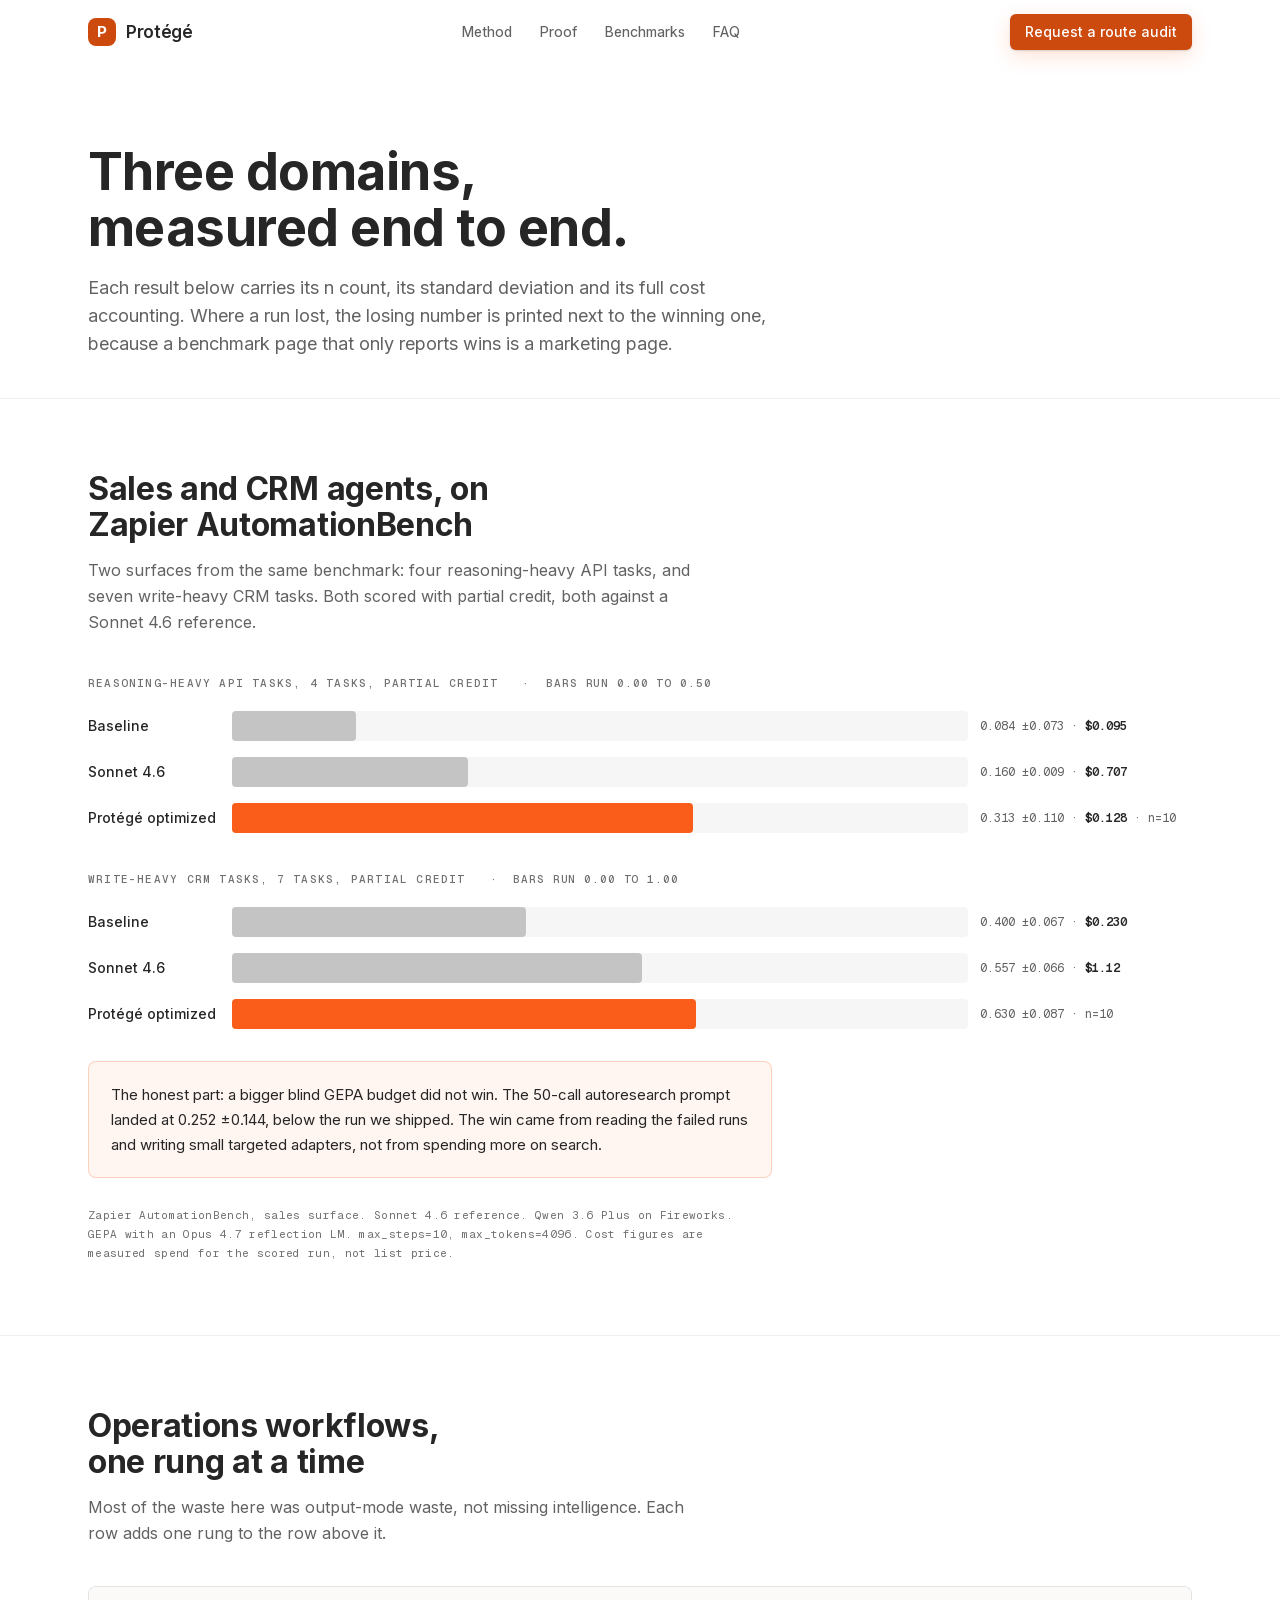
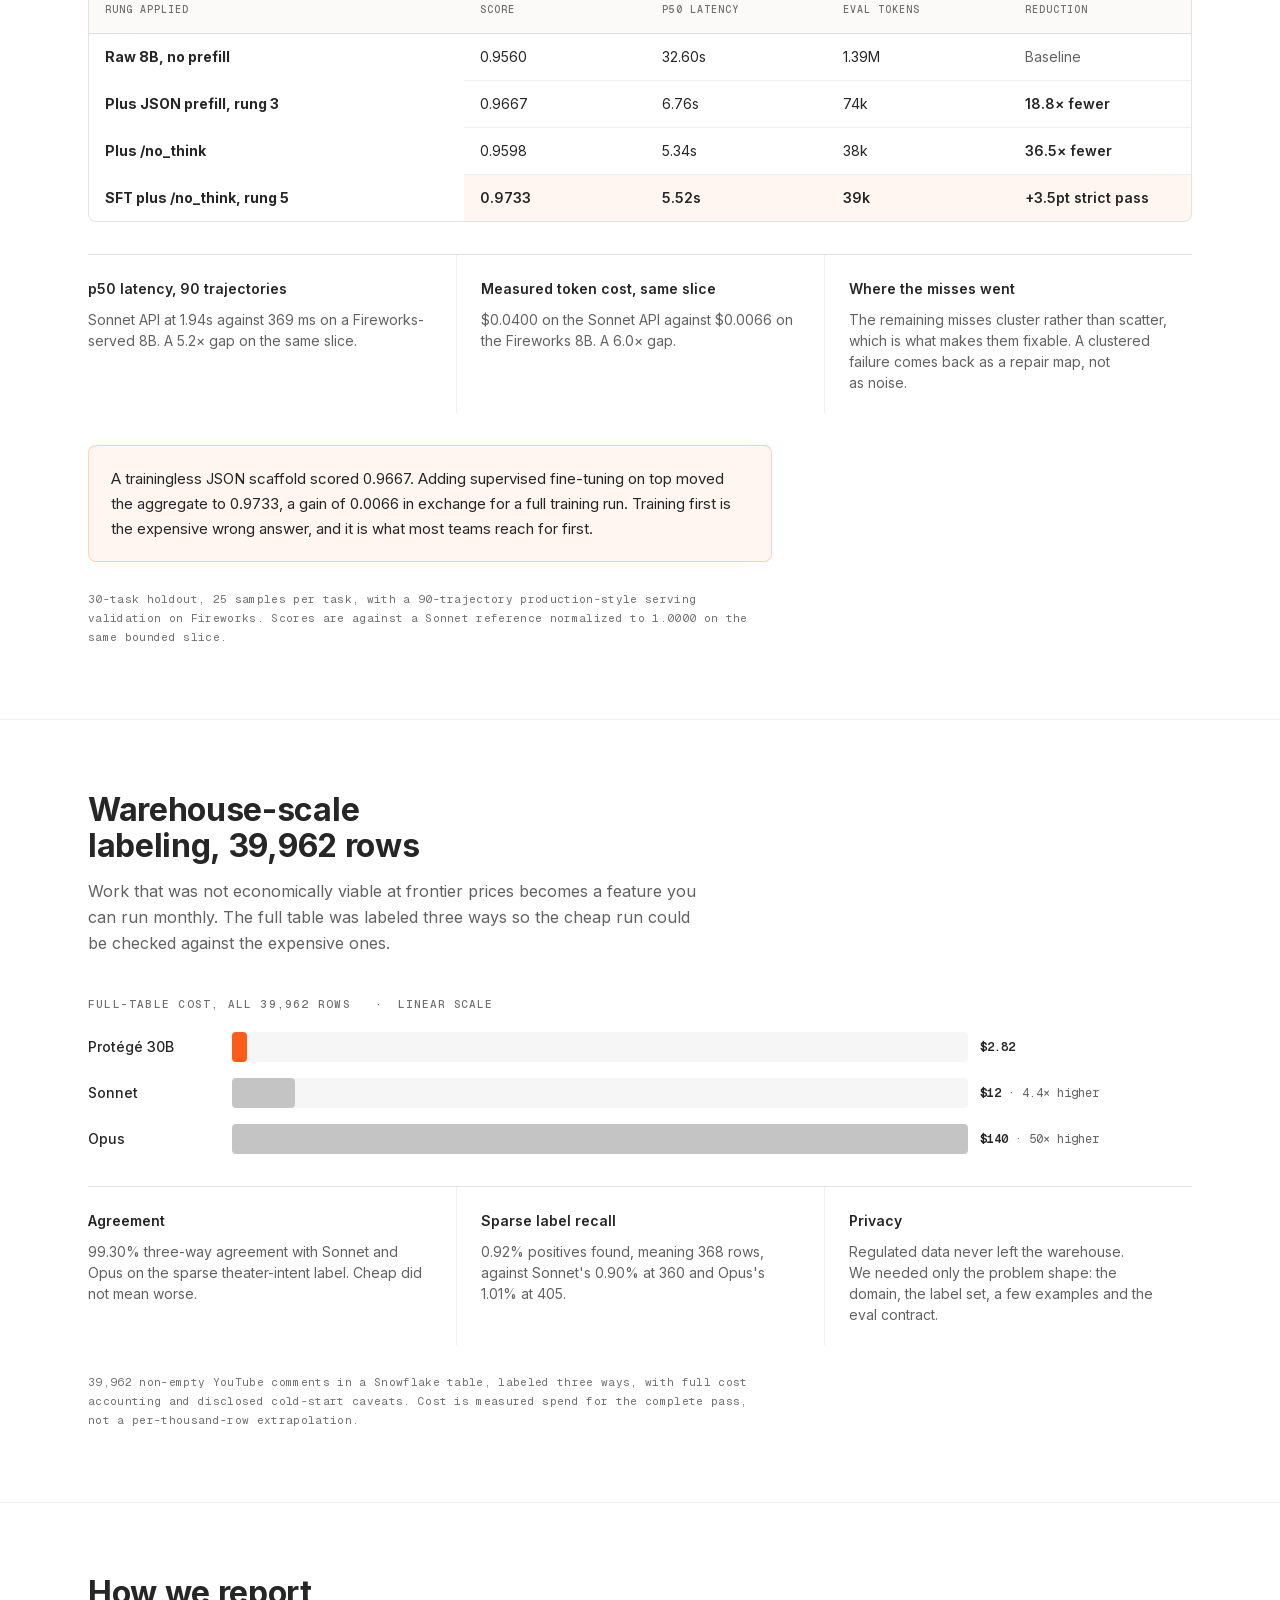
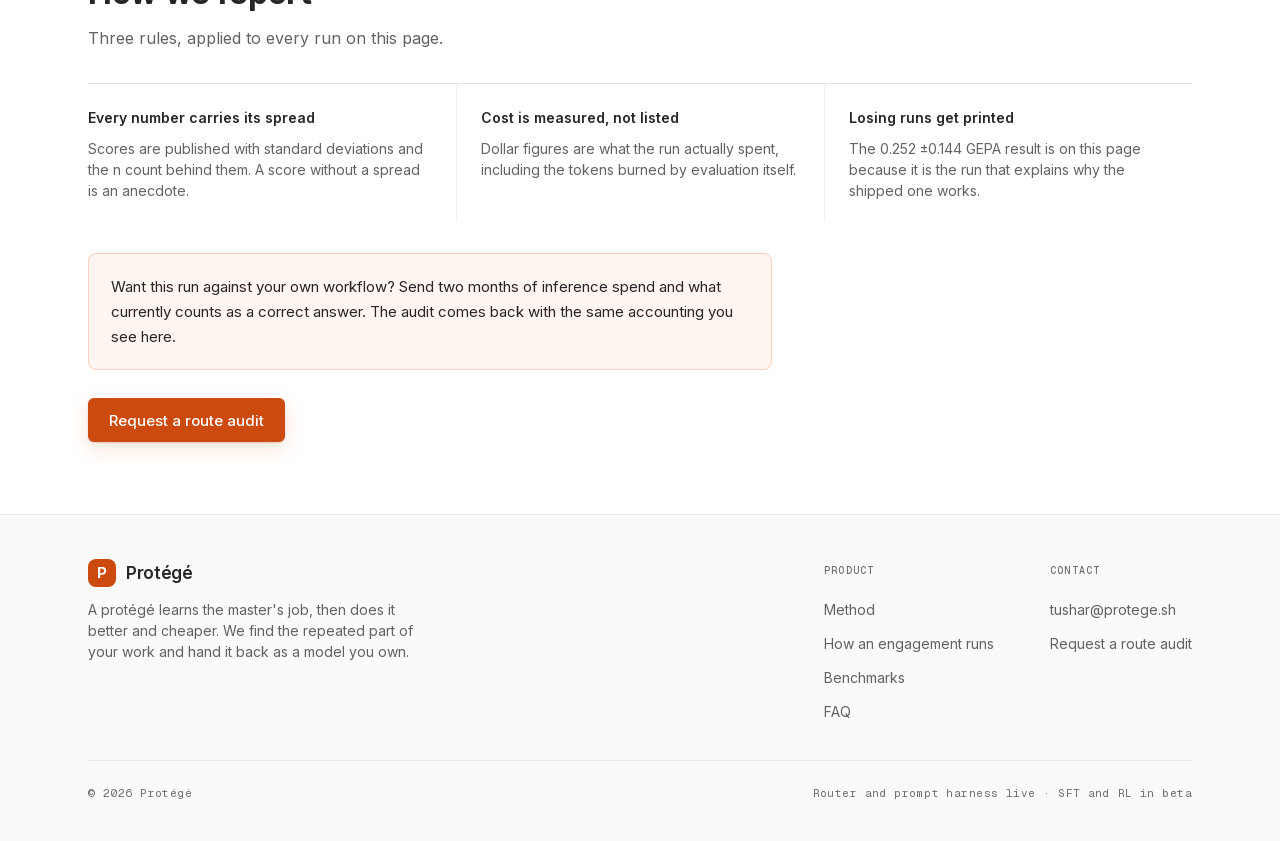
==== benchmarks/index.html @ e94f3eff "Build the protege.sh landing page and benchmarks page Static two-page site, no build step, deployabl" ====
<!DOCTYPE html>
<html lang="en">
<head>
<meta charset="UTF-8">
<meta name="viewport" content="width=device-width,initial-scale=1">
<title>Benchmarks: three domains, full runs, including the failures</title>
<meta name="description" content="Full results for Protégé across Zapier AutomationBench, a 30-task operations holdout, and a 39,962-row warehouse labeling run. n counts, standard deviations, cost accounting, and the runs that lost.">
<meta name="theme-color" content="#ffffff">
<meta name="color-scheme" content="light">

<meta property="og:type" content="article">
<meta property="og:url" content="https://protege.sh/benchmarks/">
<meta property="og:title" content="Protégé benchmarks: three domains, full runs">
<meta property="og:description" content="n counts, standard deviations, cost accounting, and the runs that lost.">
<meta property="og:image" content="https://protege.sh/assets/og.png">
<meta name="twitter:card" content="summary_large_image">

<link rel="icon" href="../assets/favicon.svg" type="image/svg+xml">
<link rel="preload" href="../assets/fonts/inter-latin.woff2" as="font" type="font/woff2" crossorigin>
<link rel="preload" href="../assets/fonts/geist-mono-latin.woff2" as="font" type="font/woff2" crossorigin>
<link rel="stylesheet" href="../assets/css/site.css">
<script>document.documentElement.className += " js";</script>
</head>
<body>

<a class="skip-link" href="#main">Skip to content</a>
<div id="navSentinel" aria-hidden="true"></div>

<header class="nav">
  <div class="wrap">
    <a class="brand" href="../" aria-label="Protégé home">
      <span class="mark" aria-hidden="true">P</span>
      <span class="word">Protégé</span>
    </a>
    <nav aria-label="Primary">
      <ul class="nav-links">
        <li><a href="../#method">Method</a></li>
        <li><a href="../#proof">Proof</a></li>
        <li><a href="./">Benchmarks</a></li>
        <li><a href="../#faq">FAQ</a></li>
      </ul>
    </nav>
    <div class="nav-right">
      <a class="btn btn-primary btn-sm" href="../#audit">Request a route audit</a>
    </div>
  </div>
</header>

<main id="main">

<section class="page-head">
  <div class="wrap">
    <h1 class="t-h2">Three domains, measured end to end.</h1>
    <p class="lede">Each result below carries its n count, its standard deviation and its full cost accounting. Where a run lost, the losing number is printed next to the winning one, because a benchmark page that only reports wins is a marketing page.</p>
  </div>
</section>

<!-- ── AUTOMATIONBENCH ────────────────────────────────────────────────────── -->
<section class="bmk" id="automationbench">
  <div class="wrap">
    <h2 class="t-h4">Sales and CRM agents, on Zapier AutomationBench</h2>
    <p class="bmk-sub">Two surfaces from the same benchmark: four reasoning-heavy API tasks, and seven write-heavy CRM tasks. Both scored with partial credit, both against a Sonnet 4.6 reference.</p>

    <div class="bars">
      <div class="barset">
        <h3>Reasoning-heavy API tasks, 4 tasks, partial credit <span class="scale">bars run 0.00 to 0.50</span></h3>
        <div class="bar">
          <span class="who">Baseline</span>
          <span class="track"><i class="fill" style="width:16.8%"></i><span class="val">0.084 &plusmn;0.073 &middot; <b>$0.095</b></span></span>
        </div>
        <div class="bar">
          <span class="who">Sonnet 4.6</span>
          <span class="track"><i class="fill" style="width:32%"></i><span class="val">0.160 &plusmn;0.009 &middot; <b>$0.707</b></span></span>
        </div>
        <div class="bar is-us">
          <span class="who">Protégé optimized</span>
          <span class="track"><i class="fill" style="width:62.6%"></i><span class="val">0.313 &plusmn;0.110 &middot; <b>$0.128</b> &middot; n=10</span></span>
        </div>
      </div>

      <div class="barset">
        <h3>Write-heavy CRM tasks, 7 tasks, partial credit <span class="scale">bars run 0.00 to 1.00</span></h3>
        <div class="bar">
          <span class="who">Baseline</span>
          <span class="track"><i class="fill" style="width:40%"></i><span class="val">0.400 &plusmn;0.067 &middot; <b>$0.230</b></span></span>
        </div>
        <div class="bar">
          <span class="who">Sonnet 4.6</span>
          <span class="track"><i class="fill" style="width:55.7%"></i><span class="val">0.557 &plusmn;0.066 &middot; <b>$1.12</b></span></span>
        </div>
        <div class="bar is-us">
          <span class="who">Protégé optimized</span>
          <span class="track"><i class="fill" style="width:63%"></i><span class="val">0.630 &plusmn;0.087 &middot; n=10</span></span>
        </div>
      </div>
    </div>

    <p class="callout">The honest part: a bigger blind GEPA budget did not win. The 50-call autoresearch prompt landed at 0.252 &plusmn;0.144, below the run we shipped. The win came from reading the failed runs and writing small targeted adapters, not from spending more on search.</p>

    <p class="footnote">Zapier AutomationBench, sales surface. Sonnet 4.6 reference. Qwen 3.6 Plus on Fireworks. GEPA with an Opus 4.7 reflection LM. max_steps=10, max_tokens=4096. Cost figures are measured spend for the scored run, not list price.</p>
  </div>
</section>

<!-- ── OPERATIONS ─────────────────────────────────────────────────────────── -->
<section class="bmk" id="operations">
  <div class="wrap">
    <h2 class="t-h4">Operations workflows, one rung at a time</h2>
    <p class="bmk-sub">Most of the waste here was output-mode waste, not missing intelligence. Each row adds one rung to the row above it.</p>

    <div class="table-scroll">
      <table class="grid">
        <caption class="sr-only">Eval score, latency and token burn by rung on a 30-task operations holdout</caption>
        <thead>
          <tr>
            <th scope="col">Rung applied</th>
            <th scope="col">Score</th>
            <th scope="col">p50 latency</th>
            <th scope="col">Eval tokens</th>
            <th scope="col">Reduction</th>
          </tr>
        </thead>
        <tbody>
          <tr>
            <th scope="row">Raw 8B, no prefill</th>
            <td>0.9560</td><td>32.60s</td><td>1.39M</td><td class="n">Baseline</td>
          </tr>
          <tr>
            <th scope="row">Plus JSON prefill, rung 3</th>
            <td>0.9667</td><td>6.76s</td><td>74k</td><td class="y">18.8&times; fewer</td>
          </tr>
          <tr>
            <th scope="row">Plus /no_think</th>
            <td>0.9598</td><td>5.34s</td><td>38k</td><td class="y">36.5&times; fewer</td>
          </tr>
          <tr>
            <th scope="row">SFT plus /no_think, rung 5</th>
            <td class="us">0.9733</td><td class="us">5.52s</td><td class="us">39k</td><td class="us">+3.5pt strict pass</td>
          </tr>
        </tbody>
      </table>
    </div>

    <div class="kv">
      <div>
        <p class="k">p50 latency, 90 trajectories</p>
        <p class="v">Sonnet API at 1.94s against 369 ms on a Fireworks-served 8B. A 5.2&times; gap on the same slice.</p>
      </div>
      <div>
        <p class="k">Measured token cost, same slice</p>
        <p class="v">$0.0400 on the Sonnet API against $0.0066 on the Fireworks 8B. A 6.0&times; gap.</p>
      </div>
      <div>
        <p class="k">Where the misses went</p>
        <p class="v">The remaining misses cluster rather than scatter, which is what makes them fixable. A clustered failure comes back as a repair map, not as noise.</p>
      </div>
    </div>

    <p class="callout">A trainingless JSON scaffold scored 0.9667. Adding supervised fine-tuning on top moved the aggregate to 0.9733, a gain of 0.0066 in exchange for a full training run. Training first is the expensive wrong answer, and it is what most teams reach for first.</p>

    <p class="footnote">30-task holdout, 25 samples per task, with a 90-trajectory production-style serving validation on Fireworks. Scores are against a Sonnet reference normalized to 1.0000 on the same bounded slice.</p>
  </div>
</section>

<!-- ── LABELING ───────────────────────────────────────────────────────────── -->
<section class="bmk" id="labeling">
  <div class="wrap">
    <h2 class="t-h4">Warehouse-scale labeling, 39,962 rows</h2>
    <p class="bmk-sub">Work that was not economically viable at frontier prices becomes a feature you can run monthly. The full table was labeled three ways so the cheap run could be checked against the expensive ones.</p>

    <div class="bars">
      <div class="barset">
        <h3>Full-table cost, all 39,962 rows <span class="scale">linear scale</span></h3>
        <div class="bar is-us">
          <span class="who">Protégé 30B</span>
          <span class="track"><i class="fill" style="width:2%"></i><span class="val"><b>$2.82</b></span></span>
        </div>
        <div class="bar">
          <span class="who">Sonnet</span>
          <span class="track"><i class="fill" style="width:8.6%"></i><span class="val"><b>$12</b> &middot; 4.4&times; higher</span></span>
        </div>
        <div class="bar">
          <span class="who">Opus</span>
          <span class="track"><i class="fill" style="width:100%"></i><span class="val"><b>$140</b> &middot; 50&times; higher</span></span>
        </div>
      </div>
    </div>

    <div class="kv">
      <div>
        <p class="k">Agreement</p>
        <p class="v">99.30% three-way agreement with Sonnet and Opus on the sparse theater-intent label. Cheap did not mean worse.</p>
      </div>
      <div>
        <p class="k">Sparse label recall</p>
        <p class="v">0.92% positives found, meaning 368 rows, against Sonnet's 0.90% at 360 and Opus's 1.01% at 405.</p>
      </div>
      <div>
        <p class="k">Privacy</p>
        <p class="v">Regulated data never left the warehouse. We needed only the problem shape: the domain, the label set, a few examples and the eval contract.</p>
      </div>
    </div>

    <p class="footnote">39,962 non-empty YouTube comments in a Snowflake table, labeled three ways, with full cost accounting and disclosed cold-start caveats. Cost is measured spend for the complete pass, not a per-thousand-row extrapolation.</p>
  </div>
</section>

<!-- ── METHOD NOTE ────────────────────────────────────────────────────────── -->
<section class="bmk" id="method-note">
  <div class="wrap">
    <h2 class="t-h4">How we report</h2>
    <p class="bmk-sub">Three rules, applied to every run on this page.</p>
    <div class="kv">
      <div>
        <p class="k">Every number carries its spread</p>
        <p class="v">Scores are published with standard deviations and the n count behind them. A score without a spread is an anecdote.</p>
      </div>
      <div>
        <p class="k">Cost is measured, not listed</p>
        <p class="v">Dollar figures are what the run actually spent, including the tokens burned by evaluation itself.</p>
      </div>
      <div>
        <p class="k">Losing runs get printed</p>
        <p class="v">The 0.252 &plusmn;0.144 GEPA result is on this page because it is the run that explains why the shipped one works.</p>
      </div>
    </div>

    <p class="callout">Want this run against your own workflow? Send two months of inference spend and what currently counts as a correct answer. The audit comes back with the same accounting you see here.</p>

    <p style="margin-top:28px"><a class="btn btn-primary" href="../#audit">Request a route audit</a></p>
  </div>
</section>

</main>

<footer class="foot">
  <div class="wrap">
    <div class="about">
      <a class="brand" href="../" aria-label="Protégé home">
        <span class="mark" aria-hidden="true">P</span>
        <span class="word">Protégé</span>
      </a>
      <p>A protégé learns the master's job, then does it better and cheaper. We find the repeated part of your work and hand it back as a model you own.</p>
    </div>

    <nav aria-label="Footer">
      <div>
        <h3>Product</h3>
        <ul>
          <li><a href="../#method">Method</a></li>
          <li><a href="../#how">How an engagement runs</a></li>
          <li><a href="./">Benchmarks</a></li>
          <li><a href="../#faq">FAQ</a></li>
        </ul>
      </div>
      <div>
        <h3>Contact</h3>
        <ul>
          <li><a href="mailto:tushar@protege.sh">tushar@protege.sh</a></li>
          <li><a href="../#audit">Request a route audit</a></li>
        </ul>
      </div>
    </nav>
  </div>

  <div class="wrap">
    <div class="foot-base">
      <span>&copy; 2026 Protégé</span>
      <span>Router and prompt harness live &middot; SFT and RL in beta</span>
    </div>
  </div>
</footer>

<script src="../assets/js/site.js" defer></script>
</body>
</html>
---- assets/css/site.css ----
@import url("../fonts/faces.css");

/* ==========================================================================
   PROTÉGÉ
   Design system ported from firecrawl/open-scouts DESIGN_SYSTEM.md
   heat-100 #fa5d19 is the only accent. Pixel radii. Suisse Intl is licensed,
   so Inter (the system's documented fallback) carries the sans role.
   ========================================================================== */

:root {
  /* heat scale */
  --heat-100: #fa5d19;
  --heat-88: rgba(250, 93, 25, .88);
  --heat-56: rgba(250, 93, 25, .56);
  --heat-24: rgba(250, 93, 25, .24);
  --heat-12: rgba(250, 93, 25, .12);
  --heat-6: rgba(250, 93, 25, .06);
  /* heat-100 is 3.14:1 on white, so it carries fills, strokes, borders and
     display numerals only. Anything at text size uses heat-text (4.59:1). */
  --heat-text: #cc4a0e;
  --heat-text-hover: #b03f0b;

  /* accents */
  --accent-black: #262626;
  --accent-white: #ffffff;
  --accent-forest: #42c366;
  --accent-amethyst: #9061ff;

  /* black alpha ramp */
  --black-a88: rgba(38, 38, 38, .88);
  --black-a72: rgba(38, 38, 38, .72);
  --black-a56: rgba(38, 38, 38, .56);
  --black-a40: rgba(38, 38, 38, .40);
  --black-a24: rgba(38, 38, 38, .24);
  --black-a12: rgba(38, 38, 38, .12);
  --black-a8: rgba(38, 38, 38, .08);
  --black-a4: rgba(38, 38, 38, .04);

  /* text ramp, contrast-checked on #ffffff and #fbfaf9
     --text-2 #636363 = 6.0:1 · --text-3 #6f6f6f = 5.2:1 */
  --text-2: rgba(38, 38, 38, .72);
  --text-3: rgba(38, 38, 38, .66);

  /* white alpha ramp, dark band only */
  --white-a72: rgba(255, 255, 255, .72);
  --white-a56: rgba(255, 255, 255, .56);
  --white-a40: rgba(255, 255, 255, .40);
  --white-a12: rgba(255, 255, 255, .12);
  --white-a8: rgba(255, 255, 255, .08);

  /* ui */
  --border-faint: rgba(38, 38, 38, .07);
  --border-muted: rgba(38, 38, 38, .13);
  --border-loud: rgba(38, 38, 38, .26);
  --border-faint-d: rgba(255, 255, 255, .09);
  --border-muted-d: rgba(255, 255, 255, .16);
  --bg-base: #ffffff;
  --bg-lighter: #fbfaf9;
  --bg-dark: #1e2327;

  /* type */
  --sans: "Inter", -apple-system, BlinkMacSystemFont, "Segoe UI", Roboto, sans-serif;
  --mono: "Geist Mono", ui-monospace, SFMono-Regular, Menlo, Consolas, monospace;

  /* layout */
  --maxw: 1200px;
  --gut: clamp(20px, 5vw, 48px);
  --nav-h: 64px;
  --ease: cubic-bezier(.16, 1, .3, 1);
}

/* --------------------------------------------------------------------------
   RESET
   -------------------------------------------------------------------------- */

*, *::before, *::after { box-sizing: border-box; }
* { margin: 0; padding: 0; }

html {
  -webkit-text-size-adjust: 100%;
  scroll-padding-top: calc(var(--nav-h) + 24px);
}

@media (prefers-reduced-motion: no-preference) {
  html { scroll-behavior: smooth; }
}

body {
  background: var(--bg-base);
  color: var(--accent-black);
  font-family: var(--sans);
  font-size: 16px;
  line-height: 24px;
  font-feature-settings: "cv05" 1;
  -webkit-font-smoothing: antialiased;
  text-rendering: optimizeLegibility;
  overflow-x: hidden;
}

a { color: inherit; }
img, svg { max-width: 100%; display: block; }
button, input { font: inherit; color: inherit; }

:focus-visible {
  outline: 2px solid var(--heat-100);
  outline-offset: 3px;
  border-radius: 4px;
}

::selection { background: var(--heat-24); }

.sr-only {
  position: absolute;
  width: 1px; height: 1px;
  padding: 0; margin: -1px;
  overflow: hidden;
  clip-path: inset(50%);
  white-space: nowrap;
}

.skip-link {
  position: absolute;
  top: 8px; left: 8px;
  z-index: 100;
  padding: 10px 16px;
  background: var(--accent-black);
  color: var(--accent-white);
  border-radius: 6px;
  font-size: 14px;
  font-weight: 500;
  text-decoration: none;
  transform: translateY(-200%);
}
.skip-link:focus { transform: translateY(0); }

/* --------------------------------------------------------------------------
   TYPE SCALE (Firecrawl semantic scale, verbatim)
   -------------------------------------------------------------------------- */

.t-h1 { font-size: 60px; line-height: 64px; letter-spacing: -.3px; font-weight: 700; }
.t-h2 { font-size: 52px; line-height: 56px; letter-spacing: -.52px; font-weight: 700; }
.t-h3 { font-size: 40px; line-height: 44px; letter-spacing: -.4px; font-weight: 700; }
.t-h4 { font-size: 32px; line-height: 36px; letter-spacing: -.32px; font-weight: 700; }
.t-h5 { font-size: 24px; line-height: 32px; letter-spacing: -.24px; font-weight: 600; }

.b-xl { font-size: 20px; line-height: 28px; letter-spacing: -.1px; }
.b-lg { font-size: 16px; line-height: 24px; }
.b-md { font-size: 14px; line-height: 20px; letter-spacing: .14px; }
.b-sm { font-size: 13px; line-height: 20px; }

.m-md { font-family: var(--mono); font-size: 14px; line-height: 22px; }
.m-sm { font-family: var(--mono); font-size: 13px; line-height: 20px; font-weight: 500; }
.m-xs { font-family: var(--mono); font-size: 12px; line-height: 16px; }

.dim { color: var(--text-2); }
.dimmer { color: var(--text-3); }
.heat { color: var(--heat-100); }
strong, .strong { font-weight: 600; color: var(--accent-black); }

h1, h2, h3, h4 { text-wrap: balance; }
p { text-wrap: pretty; }

.lede {
  font-size: 18px;
  line-height: 28px;
  color: var(--text-2);
  max-width: 64ch;
}

/* fluid display sizes */
@media (max-width: 900px) {
  .t-h1 { font-size: clamp(36px, 7.4vw, 60px); line-height: 1.06; }
  .t-h2 { font-size: clamp(32px, 6.4vw, 52px); line-height: 1.08; }
  .t-h3 { font-size: clamp(27px, 5.2vw, 40px); line-height: 1.12; }
  .t-h4 { font-size: clamp(23px, 4.4vw, 32px); line-height: 1.16; }
  .lede { font-size: 16px; line-height: 26px; }
}

/* --------------------------------------------------------------------------
   LAYOUT
   -------------------------------------------------------------------------- */

.wrap {
  width: 100%;
  max-width: var(--maxw);
  margin-inline: auto;
  padding-inline: var(--gut);
}

section { padding-block: clamp(64px, 9vw, 112px); }
section.tight { padding-block: clamp(48px, 6vw, 72px); }
.band-lighter { background: var(--bg-lighter); border-block: 1px solid var(--border-faint); }

.section-head { max-width: 52ch; }
.section-head h2 + p { margin-top: 16px; }

/* --------------------------------------------------------------------------
   NAV
   -------------------------------------------------------------------------- */

#navSentinel {
  position: absolute;
  top: 0; left: 0;
  width: 1px; height: 96px;
  pointer-events: none;
}

.nav {
  position: sticky;
  top: 0;
  z-index: 40;
  height: var(--nav-h);
  background: rgba(255, 255, 255, .82);
  backdrop-filter: saturate(180%) blur(12px);
  -webkit-backdrop-filter: saturate(180%) blur(12px);
  border-bottom: 1px solid transparent;
  transition: border-color .25s var(--ease), background .25s var(--ease);
}
.nav.is-stuck {
  border-bottom-color: var(--border-faint);
  background: rgba(255, 255, 255, .92);
}
.nav .wrap {
  height: 100%;
  display: flex;
  align-items: center;
  justify-content: space-between;
  gap: 24px;
}
.nav-links {
  display: flex;
  align-items: center;
  gap: 28px;
  list-style: none;
  font-size: 14px;
  font-weight: 450;
  color: var(--text-2);
}
.nav-links a {
  text-decoration: none;
  transition: color .18s var(--ease);
}
.nav-links a:hover { color: var(--heat-text); }
.nav-right { display: flex; align-items: center; gap: 20px; }

.brand {
  display: inline-flex;
  align-items: center;
  gap: 10px;
  text-decoration: none;
  flex-shrink: 0;
}
.brand .mark {
  width: 28px; height: 28px;
  border-radius: 8px;
  background: var(--heat-text);
  color: #fff;
  display: grid;
  place-items: center;
  font-weight: 700;
  font-size: 15px;
  letter-spacing: -.04em;
}
.brand .word {
  font-size: 17px;
  font-weight: 600;
  letter-spacing: -.02em;
}

@media (max-width: 860px) {
  .nav-links { display: none; }
}

/* --------------------------------------------------------------------------
   BUTTONS
   -------------------------------------------------------------------------- */

.btn {
  display: inline-flex;
  align-items: center;
  justify-content: center;
  gap: 8px;
  height: 44px;
  padding-inline: 20px;
  border-radius: 6px;
  border: 1px solid transparent;
  font-size: 15px;
  font-weight: 500;
  line-height: 1;
  white-space: nowrap;
  text-decoration: none;
  cursor: pointer;
  transition: background .18s var(--ease), border-color .18s var(--ease),
              color .18s var(--ease), transform .12s var(--ease);
}
.btn:active { transform: translateY(1px); }

.btn-primary {
  background: var(--heat-text);   /* white on this reads 4.59:1 */
  color: #fff;
  box-shadow: 0 1px 2px rgba(38, 38, 38, .16), 0 6px 20px rgba(250, 93, 25, .18);
}
.btn-primary:hover { background: var(--heat-text-hover); }

.btn-ghost {
  background: var(--bg-base);
  border-color: var(--border-muted);
  color: var(--accent-black);
}
.btn-ghost:hover { border-color: var(--border-loud); background: var(--black-a4); }

.btn-sm { height: 36px; padding-inline: 14px; font-size: 14px; }

/* text link with a rule that grows on hover */
.tlink {
  display: inline-flex;
  align-items: center;
  gap: 7px;
  color: var(--heat-text);
  font-size: 14px;
  font-weight: 500;
  text-decoration: none;
  border-bottom: 1px solid var(--heat-24);
  padding-bottom: 2px;
  transition: border-color .18s var(--ease);
}
.tlink:hover { border-bottom-color: var(--heat-100); }
.tlink .arw { transition: transform .18s var(--ease); }
.tlink:hover .arw { transform: translateX(3px); }

/* --------------------------------------------------------------------------
   PILLS
   -------------------------------------------------------------------------- */

.pill {
  display: inline-flex;
  align-items: center;
  height: 22px;
  padding-inline: 9px;
  border-radius: 4px;
  font-family: var(--mono);
  font-size: 10px;
  font-weight: 600;
  letter-spacing: .08em;
  text-transform: uppercase;
  white-space: nowrap;
}
.pill-live { background: var(--heat-12); color: #c9430c; border: 1px solid var(--heat-24); }
.pill-beta { background: rgba(144, 97, 255, .10); color: #6d3fd6; border: 1px solid rgba(144, 97, 255, .28); }

/* --------------------------------------------------------------------------
   HERO
   -------------------------------------------------------------------------- */

.hero { padding-block: clamp(56px, 8vw, 88px) clamp(56px, 8vw, 96px); }
.hero h1 { max-width: 22ch; }
.hero-split {
  margin-top: clamp(28px, 3.4vw, 44px);
  display: grid;
  grid-template-columns: minmax(0, 1fr) minmax(0, .92fr);
  gap: clamp(28px, 5vw, 72px);
  align-items: start;
}
.hero .lede { max-width: 46ch; }
.hero-cta {
  margin-top: 28px;
  display: flex;
  flex-wrap: wrap;
  gap: 12px;
}

/* price gap figure */
.gapfig {
  border: 1px solid var(--border-muted);
  border-radius: 8px;
  background: var(--bg-lighter);
  padding: 24px 24px 20px;
}
.gapfig figcaption {
  font-family: var(--mono);
  font-size: 10px;
  letter-spacing: .11em;
  text-transform: uppercase;
  color: var(--text-3);
  line-height: 1.5;
  margin-top: 18px;
  padding-top: 14px;
  border-top: 1px solid var(--border-faint);
}
.gaprow { display: flex; align-items: baseline; justify-content: space-between; gap: 16px; }
.gaprow + .gaprow { margin-top: 18px; }
.gaprow .who { font-size: 14px; font-weight: 500; color: var(--text-2); }
.gaprow .amt { font-family: var(--mono); font-size: 26px; font-weight: 600; letter-spacing: -.02em; }
.gaprow .amt span { font-size: 12px; font-weight: 500; color: var(--text-3); margin-left: 4px; }
.gapbar { height: 10px; border-radius: 4px; margin-top: 10px; background: var(--black-a8); overflow: hidden; }
.gapbar i { display: block; height: 100%; border-radius: 4px; background: rgba(38,38,38,.34); min-width: 3px; }
.gapbar.is-heat i { background: var(--heat-100); }
.gapmult {
  margin-top: 22px;
  display: flex;
  align-items: baseline;
  gap: 12px;
}
.gapmult b { font-size: 44px; line-height: 1; letter-spacing: -.04em; color: var(--heat-100); }
.gapmult span { font-size: 14px; line-height: 20px; color: var(--text-2); max-width: 26ch; }

@media (max-width: 940px) {
  .hero-split { grid-template-columns: 1fr; align-items: stretch; }
  .hero h1 { max-width: 100%; }
}

@media (max-width: 620px) {
  .hero-cta .btn { width: 100%; }
  .gaprow { flex-direction: column; align-items: flex-start; gap: 2px; }
  .gaprow .amt { font-size: 24px; }
  .gapmult { flex-direction: column; gap: 6px; }
  .gapmult span { max-width: 100%; }
}

/* --------------------------------------------------------------------------
   VILLAIN BAND
   -------------------------------------------------------------------------- */

.villain h2 { max-width: 20ch; }
.ticker {
  margin-top: 36px;
  position: relative;
  overflow: hidden;
  border-block: 1px solid var(--border-faint);
  padding-block: 14px;
  -webkit-mask-image: linear-gradient(90deg, transparent, #000 8%, #000 92%, transparent);
  mask-image: linear-gradient(90deg, transparent, #000 8%, #000 92%, transparent);
}
.ticker-track {
  display: flex;
  gap: 10px;
  width: max-content;
  animation: slide 46s linear infinite;
}
.ticker-track > span {
  display: inline-flex;
  align-items: center;
  gap: 10px;
  flex-shrink: 0;
  font-family: var(--mono);
  font-size: 12px;
  line-height: 16px;
  color: var(--text-2);
  border: 1px solid var(--border-muted);
  border-radius: 4px;
  padding: 6px 10px;
  background: var(--bg-base);
}
.ticker-track > span b { color: var(--heat-text); font-weight: 600; }
@keyframes slide { to { transform: translateX(-50%); } }
@media (prefers-reduced-motion: reduce) {
  .ticker-track { animation: none; }
}

.villain-note {
  margin-top: 28px;
  display: flex;
  flex-wrap: wrap;
  gap: 12px 40px;
  align-items: baseline;
  justify-content: space-between;
}
.villain-note p { max-width: 52ch; font-size: 15px; line-height: 24px; color: var(--text-2); }

/* --------------------------------------------------------------------------
   WHY NOW (asymmetric bento, 3 cells)
   -------------------------------------------------------------------------- */

.bento {
  margin-top: 44px;
  display: grid;
  grid-template-columns: minmax(0, 1.35fr) minmax(0, 1fr);
  grid-template-rows: auto auto;
  gap: 16px;
}
.cell {
  border: 1px solid var(--border-muted);
  border-radius: 8px;
  padding: 24px;
  background: var(--bg-base);
  display: flex;
  flex-direction: column;
}
.cell-chart {
  grid-row: span 2;
  background: var(--bg-lighter);
  justify-content: space-between;
}
.cell h3 { font-size: 19px; line-height: 25px; letter-spacing: -.02em; font-weight: 650; }
.cell p { margin-top: 10px; font-size: 14px; line-height: 21px; color: var(--text-2); }
.cell .kicker {
  margin-top: 16px;
  padding-top: 16px;
  border-top: 1px solid var(--border-faint);
  font-size: 14px;
  line-height: 21px;
  font-weight: 550;
  color: var(--accent-black);
}
.cell-heat { border-color: var(--heat-24); background: var(--heat-6); }

@media (max-width: 860px) {
  .bento { grid-template-columns: 1fr; }
  .cell-chart { grid-row: auto; }
}

/* --------------------------------------------------------------------------
   PROOF (the one dark band)
   -------------------------------------------------------------------------- */

.proof {
  position: relative;
  background: var(--bg-dark);
  color: var(--accent-white);
  overflow: hidden;
}
.proof::before {
  content: "";
  position: absolute;
  inset: 0;
  pointer-events: none;
  background:
    radial-gradient(760px 420px at 86% -14%, rgba(250, 93, 25, .18), transparent 62%),
    radial-gradient(620px 420px at -6% 112%, rgba(144, 97, 255, .10), transparent 60%);
}
.proof .wrap { position: relative; z-index: 1; }
.proof .lede { color: var(--white-a56); }
.proof-grid {
  margin-top: 48px;
  display: grid;
  grid-template-columns: repeat(3, minmax(0, 1fr));
  gap: 0;
}
.result {
  padding: 28px 28px 26px 0;
  border-top: 1px solid var(--border-muted-d);
}
.result + .result { padding-left: 28px; border-left: 1px solid var(--border-faint-d); }
.result .num {
  font-size: 52px;
  line-height: 1;
  letter-spacing: -.04em;
  font-weight: 700;
  color: var(--heat-100);
}
.result .num small { font-size: 26px; letter-spacing: -.02em; }
.result .what {
  margin-top: 12px;
  font-size: 15px;
  font-weight: 600;
  letter-spacing: -.01em;
}
.result p { margin-top: 8px; font-size: 14px; line-height: 21px; color: var(--white-a56); }
.result .src {
  margin-top: 16px;
  font-family: var(--mono);
  font-size: 10px;
  letter-spacing: .1em;
  text-transform: uppercase;
  color: var(--white-a56);
}
.result .tlink { margin-top: 16px; color: #ffa477; border-bottom-color: rgba(255, 164, 119, .3); }
.result .tlink:hover { border-bottom-color: #ffa477; }

.proof-foot {
  margin-top: 40px;
  padding-top: 24px;
  border-top: 1px solid var(--border-faint-d);
  display: flex;
  flex-wrap: wrap;
  gap: 16px 40px;
  align-items: baseline;
  justify-content: space-between;
}
.proof-foot p { font-size: 15px; line-height: 24px; color: var(--white-a72); max-width: 62ch; }

@media (max-width: 860px) {
  .proof-grid { grid-template-columns: 1fr; }
  .result { padding-right: 0; }
  .result + .result { padding-left: 0; border-left: none; }
}

/* --------------------------------------------------------------------------
   LADDER
   -------------------------------------------------------------------------- */

.ladder-layout {
  margin-top: 44px;
  display: grid;
  grid-template-columns: minmax(0, 1fr) minmax(0, 1fr);
  gap: clamp(28px, 4vw, 56px);
  align-items: start;
}

.rungs { border-top: 1px solid var(--border-muted); }
.rung {
  display: grid;
  grid-template-columns: 30px minmax(0, 1fr) auto;
  gap: 16px;
  align-items: baseline;
  padding-block: 14px;
}
.rung + .rung { border-top: 1px solid var(--border-faint); }
.rung .n {
  font-family: var(--mono);
  font-size: 12px;
  font-weight: 600;
  color: var(--text-3);
}
.rung .name { display: block; font-size: 15px; font-weight: 550; letter-spacing: -.01em; }
.rung .meta { display: block; margin-top: 4px; font-size: 13px; line-height: 19px; color: var(--text-2); }
.rung-stop {
  margin-top: 14px;
  padding: 14px 16px;
  border: 1px solid var(--heat-24);
  background: var(--heat-6);
  border-radius: 6px;
  font-size: 14px;
  line-height: 21px;
}
.rungs-group-label {
  font-family: var(--mono);
  font-size: 10px;
  letter-spacing: .12em;
  text-transform: uppercase;
  color: var(--text-3);
  padding-block: 14px 6px;
}

.ladder-figure { border: 1px solid var(--border-muted); border-radius: 8px; padding: 22px; background: var(--bg-lighter); }
.ladder-figure figcaption {
  margin-top: 16px;
  padding-top: 14px;
  border-top: 1px solid var(--border-faint);
  font-size: 13px;
  line-height: 20px;
  color: var(--text-2);
}

@media (max-width: 940px) {
  .ladder-layout { grid-template-columns: 1fr; }
}

/* --------------------------------------------------------------------------
   COMPOUNDS
   -------------------------------------------------------------------------- */

.compound-layout {
  margin-top: 44px;
  display: grid;
  grid-template-columns: minmax(0, 1fr) minmax(0, 1.1fr);
  gap: clamp(28px, 4vw, 64px);
  align-items: start;
}
.assets { border-top: 1px solid var(--border-muted); }
.asset { padding-block: 22px; }
.asset + .asset { border-top: 1px solid var(--border-faint); }
.asset h3 { font-size: 18px; line-height: 24px; letter-spacing: -.02em; font-weight: 650; }
.asset p { margin-top: 8px; font-size: 14px; line-height: 22px; color: var(--text-2); max-width: 52ch; }

@media (max-width: 940px) {
  .compound-layout { grid-template-columns: 1fr; }
}

/* --------------------------------------------------------------------------
   TABLE
   -------------------------------------------------------------------------- */

.table-scroll {
  margin-top: 40px;
  overflow-x: auto;
  overscroll-behavior-x: contain;
  border: 1px solid var(--border-muted);
  border-radius: 8px;
  /* the fade is the scroll affordance: it disappears once the table fits */
  background:
    linear-gradient(to right, var(--bg-base) 30%, rgba(255,255,255,0)) left / 40px 100% no-repeat,
    linear-gradient(to left, var(--bg-base) 30%, rgba(255,255,255,0)) right / 40px 100% no-repeat;
  background-attachment: local, local;
}
table.grid {
  width: 100%;
  min-width: 700px;
  border-collapse: collapse;
  table-layout: fixed;
}
.grid th:first-child, .grid td:first-child { width: 34%; }
.grid th, .grid td {
  text-align: left;
  padding: 13px 16px;
  font-size: 14px;
  line-height: 20px;
  vertical-align: middle;
}
.grid thead th {
  font-family: var(--mono);
  font-size: 10px;
  font-weight: 500;
  letter-spacing: .1em;
  text-transform: uppercase;
  color: var(--text-3);
  border-bottom: 1px solid var(--border-muted);
  background: var(--bg-lighter);
}
.grid thead th.us { color: var(--heat-text); font-weight: 700; }
.grid tbody tr + tr td { border-top: 1px solid var(--border-faint); }
.grid tbody td:first-child { color: var(--text-2); }
.grid td.us { background: var(--heat-6); font-weight: 600; }
.grid th.us { background: var(--heat-12); }
.grid .y { font-weight: 600; }
.grid td.us.y { color: var(--heat-text); font-weight: 700; }
.grid .n { color: var(--text-2); }
.table-note {
  margin-top: 16px;
  font-size: 13px;
  line-height: 20px;
  color: var(--text-3);
  max-width: 88ch;
}

/* --------------------------------------------------------------------------
   ENGAGEMENT STEPS
   -------------------------------------------------------------------------- */

.steps {
  margin-top: 44px;
  display: grid;
  grid-template-columns: repeat(4, minmax(0, 1fr));
  gap: 0;
  border-top: 1px solid var(--border-muted);
}
.step { padding: 24px 24px 4px 0; position: relative; }
.step + .step { padding-left: 24px; border-left: 1px solid var(--border-faint); }
.step::before {
  content: "";
  position: absolute;
  top: -1px; left: 0;
  width: 34px; height: 2px;
  background: var(--heat-100);
}
.step + .step::before { left: 24px; }
.step h3 { font-size: 17px; line-height: 23px; font-weight: 650; letter-spacing: -.02em; }
.step p { margin-top: 8px; font-size: 14px; line-height: 21px; color: var(--text-2); }

@media (max-width: 900px) {
  .steps { grid-template-columns: repeat(2, minmax(0, 1fr)); }
  .step:nth-child(3) { border-top: 1px solid var(--border-faint); }
  .step:nth-child(4) { border-top: 1px solid var(--border-faint); }
}
@media (max-width: 560px) {
  .steps { grid-template-columns: 1fr; }
  .step + .step { padding-left: 0; border-left: none; border-top: 1px solid var(--border-faint); }
  .step + .step::before { left: 0; }
}

/* --------------------------------------------------------------------------
   FAQ
   -------------------------------------------------------------------------- */

.faq { margin-top: 40px; max-width: 78ch; border-top: 1px solid var(--border-muted); }
.faq details { border-bottom: 1px solid var(--border-faint); }
.faq summary {
  list-style: none;
  cursor: pointer;
  padding-block: 20px;
  padding-right: 40px;
  position: relative;
  font-size: 17px;
  line-height: 26px;
  font-weight: 550;
  letter-spacing: -.01em;
  transition: color .18s var(--ease);
}
.faq summary::-webkit-details-marker { display: none; }
.faq summary:hover { color: var(--heat-text); }
.faq summary::after {
  content: "";
  position: absolute;
  right: 6px; top: 50%;
  width: 11px; height: 11px;
  margin-top: -6px;
  border-right: 1.5px solid var(--black-a40);
  border-bottom: 1.5px solid var(--black-a40);
  transform: rotate(45deg);
  transition: transform .22s var(--ease);
}
.faq details[open] summary::after { transform: rotate(-135deg); margin-top: -2px; }
.faq details > p {
  padding-bottom: 22px;
  max-width: 68ch;
  font-size: 15px;
  line-height: 25px;
  color: var(--text-2);
}

/* --------------------------------------------------------------------------
   CLOSE + FORM
   -------------------------------------------------------------------------- */

.close .wrap {
  display: grid;
  grid-template-columns: minmax(0, 1.1fr) minmax(0, .9fr);
  gap: clamp(32px, 5vw, 72px);
  align-items: center;
}
.close h2 { max-width: 15ch; }
.close .lede { margin-top: 16px; max-width: 44ch; }

.form-card {
  border: 1px solid var(--border-muted);
  border-radius: 8px;
  background: var(--bg-base);
  padding: 24px;
  box-shadow: 0 1px 2px rgba(38, 38, 38, .04), 0 12px 32px rgba(38, 38, 38, .05);
}
.field { display: flex; flex-direction: column; gap: 8px; }
.field label { font-size: 14px; font-weight: 500; }
.field input {
  height: 44px;
  padding-inline: 14px;
  border: 1px solid var(--border-muted);
  border-radius: 6px;
  background: var(--bg-base);
  font-size: 15px;
  transition: border-color .18s var(--ease), box-shadow .18s var(--ease);
}
.field input::placeholder { color: var(--text-3); }
.field input:hover { border-color: var(--border-loud); }
.field input:focus {
  border-color: var(--heat-100);
  box-shadow: 0 0 0 3px var(--heat-12);
}
/* the ring is for every focus; the outline stays for keyboard focus only */
.field input:focus:not(:focus-visible) { outline: none; }
.field .err {
  font-size: 13px;
  line-height: 18px;
  color: #c62d1c;
  min-height: 18px;
}
.field input[aria-invalid="true"] { border-color: #c62d1c; }
.form-card .btn { margin-top: 14px; width: 100%; }
.form-card .fine {
  margin-top: 14px;
  font-size: 13px;
  line-height: 19px;
  color: var(--text-3);
}
.form-ok {
  margin-top: 14px;
  font-size: 14px;
  line-height: 21px;
  color: #2f7d46;
  font-weight: 500;
}

@media (max-width: 900px) {
  .close .wrap { grid-template-columns: 1fr; }
}

/* --------------------------------------------------------------------------
   FOOTER
   -------------------------------------------------------------------------- */

.foot {
  border-top: 1px solid var(--border-faint);
  background: var(--bg-lighter);
  padding-block: 44px 36px;
}
.foot .wrap {
  display: flex;
  flex-wrap: wrap;
  gap: 32px 64px;
  justify-content: space-between;
}
.foot .about { max-width: 34ch; }
.foot .about p { margin-top: 12px; font-size: 14px; line-height: 21px; color: var(--text-2); }
.foot nav { display: flex; gap: 56px; }
.foot h3 {
  font-family: var(--mono);
  font-size: 10px;
  letter-spacing: .12em;
  text-transform: uppercase;
  color: var(--text-3);
  font-weight: 500;
}
.foot ul { list-style: none; margin-top: 14px; display: grid; gap: 9px; }
.foot ul a {
  font-size: 14px;
  color: var(--text-2);
  text-decoration: none;
  transition: color .18s var(--ease);
}
.foot ul a:hover { color: var(--heat-text); }
.foot-base {
  width: 100%;
  margin-top: 36px;
  padding-top: 20px;
  border-top: 1px solid var(--border-faint);
  display: flex;
  flex-wrap: wrap;
  gap: 8px 24px;
  justify-content: space-between;
  font-family: var(--mono);
  font-size: 11px;
  letter-spacing: .04em;
  color: var(--text-3);
}

/* --------------------------------------------------------------------------
   SVG FIGURE DEFAULTS
   -------------------------------------------------------------------------- */

.fig-axis { font-family: var(--mono); font-size: 12px; fill: var(--text-3); letter-spacing: .06em; }
.fig-label { font-family: var(--mono); font-size: 12.5px; fill: var(--text-2); }
.fig-value { font-family: var(--mono); font-size: 14px; font-weight: 600; fill: var(--accent-black); }
.fig-grid { stroke: var(--border-faint); stroke-width: 1; }

/* --------------------------------------------------------------------------
   BENCHMARKS PAGE
   -------------------------------------------------------------------------- */

.page-head { padding-block: clamp(48px, 7vw, 80px) clamp(28px, 4vw, 40px); }
.page-head h1 { max-width: 18ch; }
.page-head .lede { margin-top: 18px; }

.bmk { padding-block: clamp(48px, 6vw, 72px); border-top: 1px solid var(--border-faint); }
.bmk > .wrap > h2 { max-width: 22ch; }
.bmk-sub { margin-top: 14px; font-size: 16px; line-height: 26px; color: var(--text-2); max-width: 62ch; }

.bars { margin-top: 36px; display: grid; gap: 34px; max-width: 880px; }
.barset h3 .scale { color: var(--text-3); letter-spacing: .08em; }
.barset h3 .scale::before { content: "\00a0\00a0\00b7\00a0\00a0"; }
.barset h3 {
  font-family: var(--mono);
  font-size: 11px;
  letter-spacing: .11em;
  text-transform: uppercase;
  color: var(--text-3);
  font-weight: 500;
}
.bar { margin-top: 16px; display: grid; grid-template-columns: 128px minmax(0, 1fr); gap: 16px; align-items: center; }
.bar .who { font-size: 14px; font-weight: 500; }
.bar .track { position: relative; height: 30px; background: var(--black-a4); border-radius: 4px; }
.bar .fill { position: absolute; inset: 0 auto 0 0; border-radius: 4px; background: var(--black-a24); }
.bar.is-us .fill { background: var(--heat-100); }
.bar .val {
  position: absolute;
  top: 50%;
  transform: translateY(-50%);
  left: calc(100% + 12px);
  white-space: nowrap;
  font-family: var(--mono);
  font-size: 12px;
  color: var(--text-2);
}
.bar .val b { color: var(--accent-black); font-weight: 600; }
@media (max-width: 620px) {
  .bar { grid-template-columns: 1fr; gap: 6px; }
  .bar .track { height: 26px; }
  .bar .val { position: static; transform: none; display: block; margin-top: 6px; }
}

.callout {
  margin-top: 32px;
  border: 1px solid var(--heat-24);
  background: var(--heat-6);
  border-radius: 8px;
  padding: 20px 22px;
  font-size: 15px;
  line-height: 25px;
  max-width: 76ch;
}
.footnote {
  margin-top: 28px;
  font-family: var(--mono);
  font-size: 11px;
  line-height: 19px;
  letter-spacing: .03em;
  color: var(--text-3);
  max-width: 96ch;
}

.kv { margin-top: 32px; display: grid; grid-template-columns: repeat(3, minmax(0, 1fr)); gap: 0; border-top: 1px solid var(--border-muted); }
.kv > div { padding: 22px 24px 20px 0; }
.kv > div + div { padding-left: 24px; border-left: 1px solid var(--border-faint); }
.kv .k { font-size: 14px; font-weight: 600; }
.kv .v { margin-top: 8px; font-size: 14px; line-height: 21px; color: var(--text-2); }
@media (max-width: 780px) {
  .kv { grid-template-columns: 1fr; }
  .kv > div { padding-right: 0; }
  .kv > div + div { padding-left: 0; border-left: none; border-top: 1px solid var(--border-faint); }
}

/* --------------------------------------------------------------------------
   REVEAL
   -------------------------------------------------------------------------- */

@media (prefers-reduced-motion: no-preference) {
  .js .reveal {
    opacity: 0;
    transform: translateY(14px);
    transition: opacity .7s var(--ease), transform .7s var(--ease);
  }
  .js .reveal.in { opacity: 1; transform: none; }
}
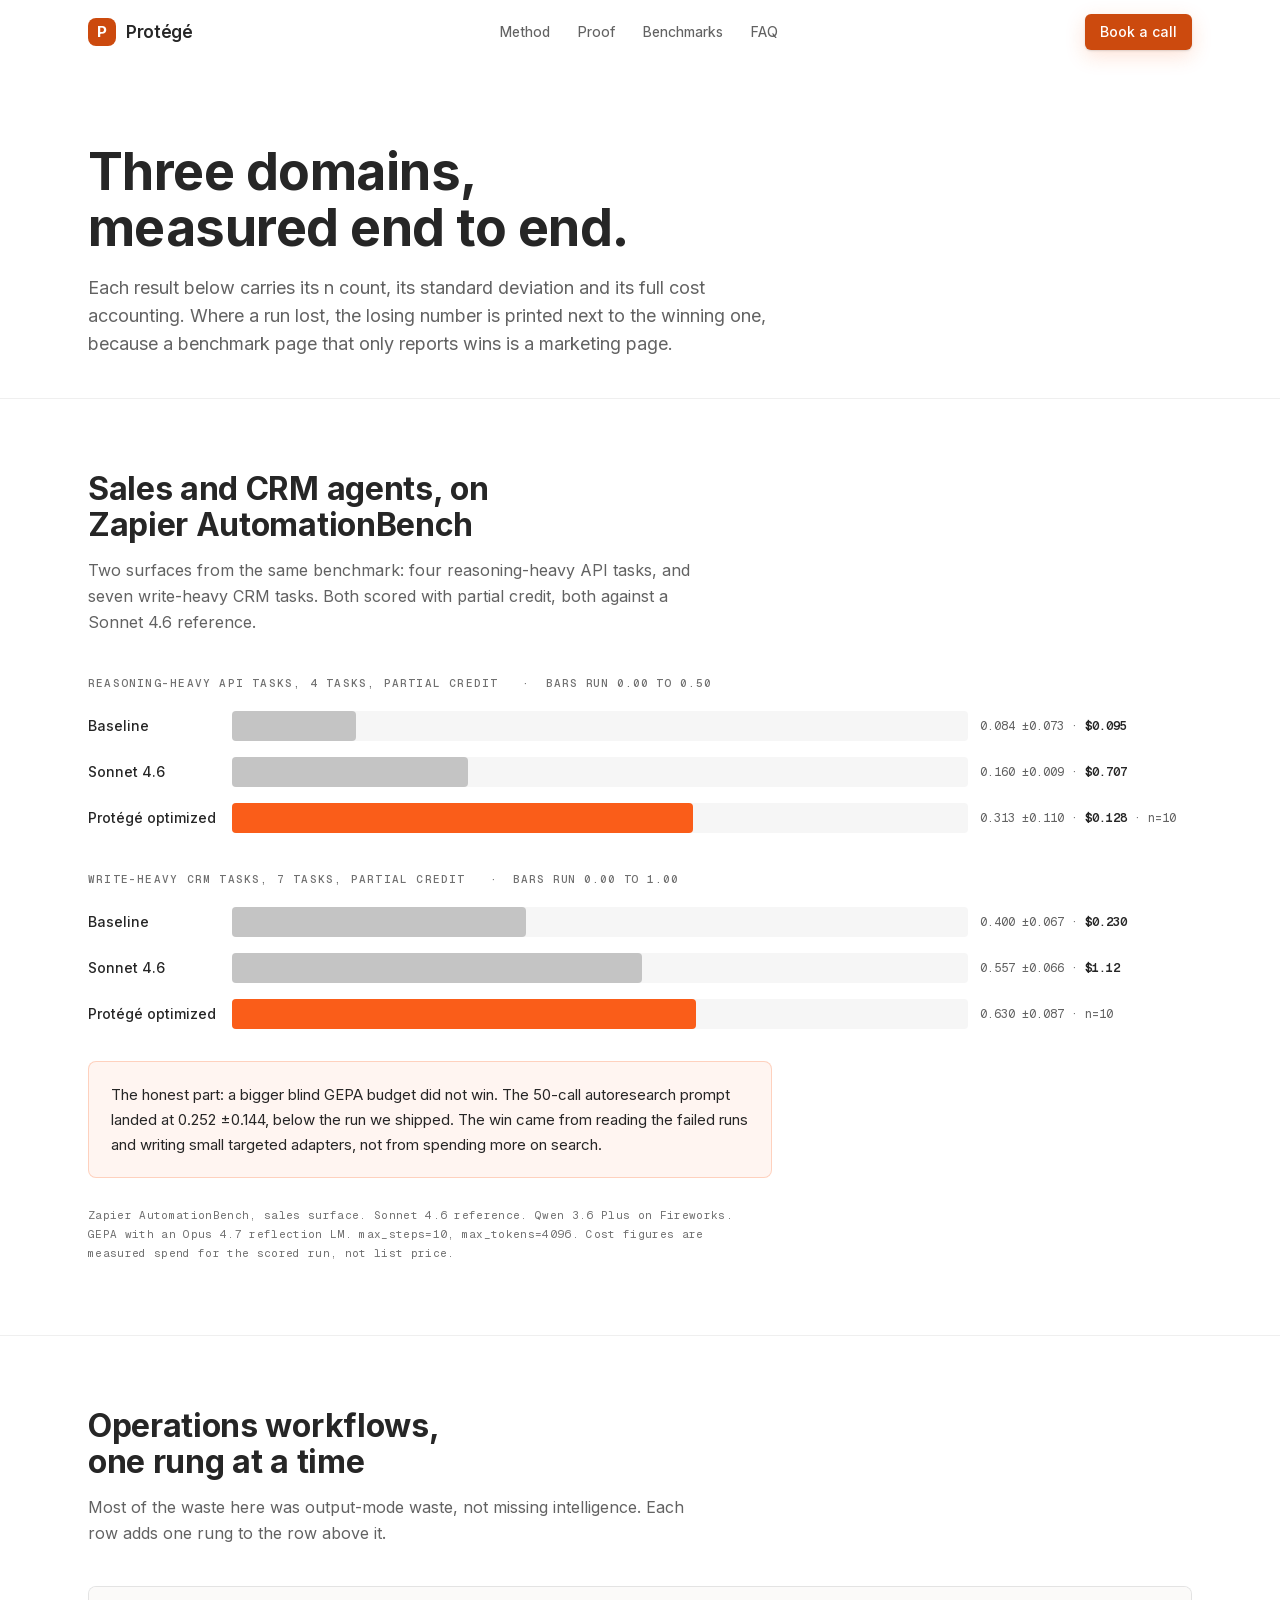
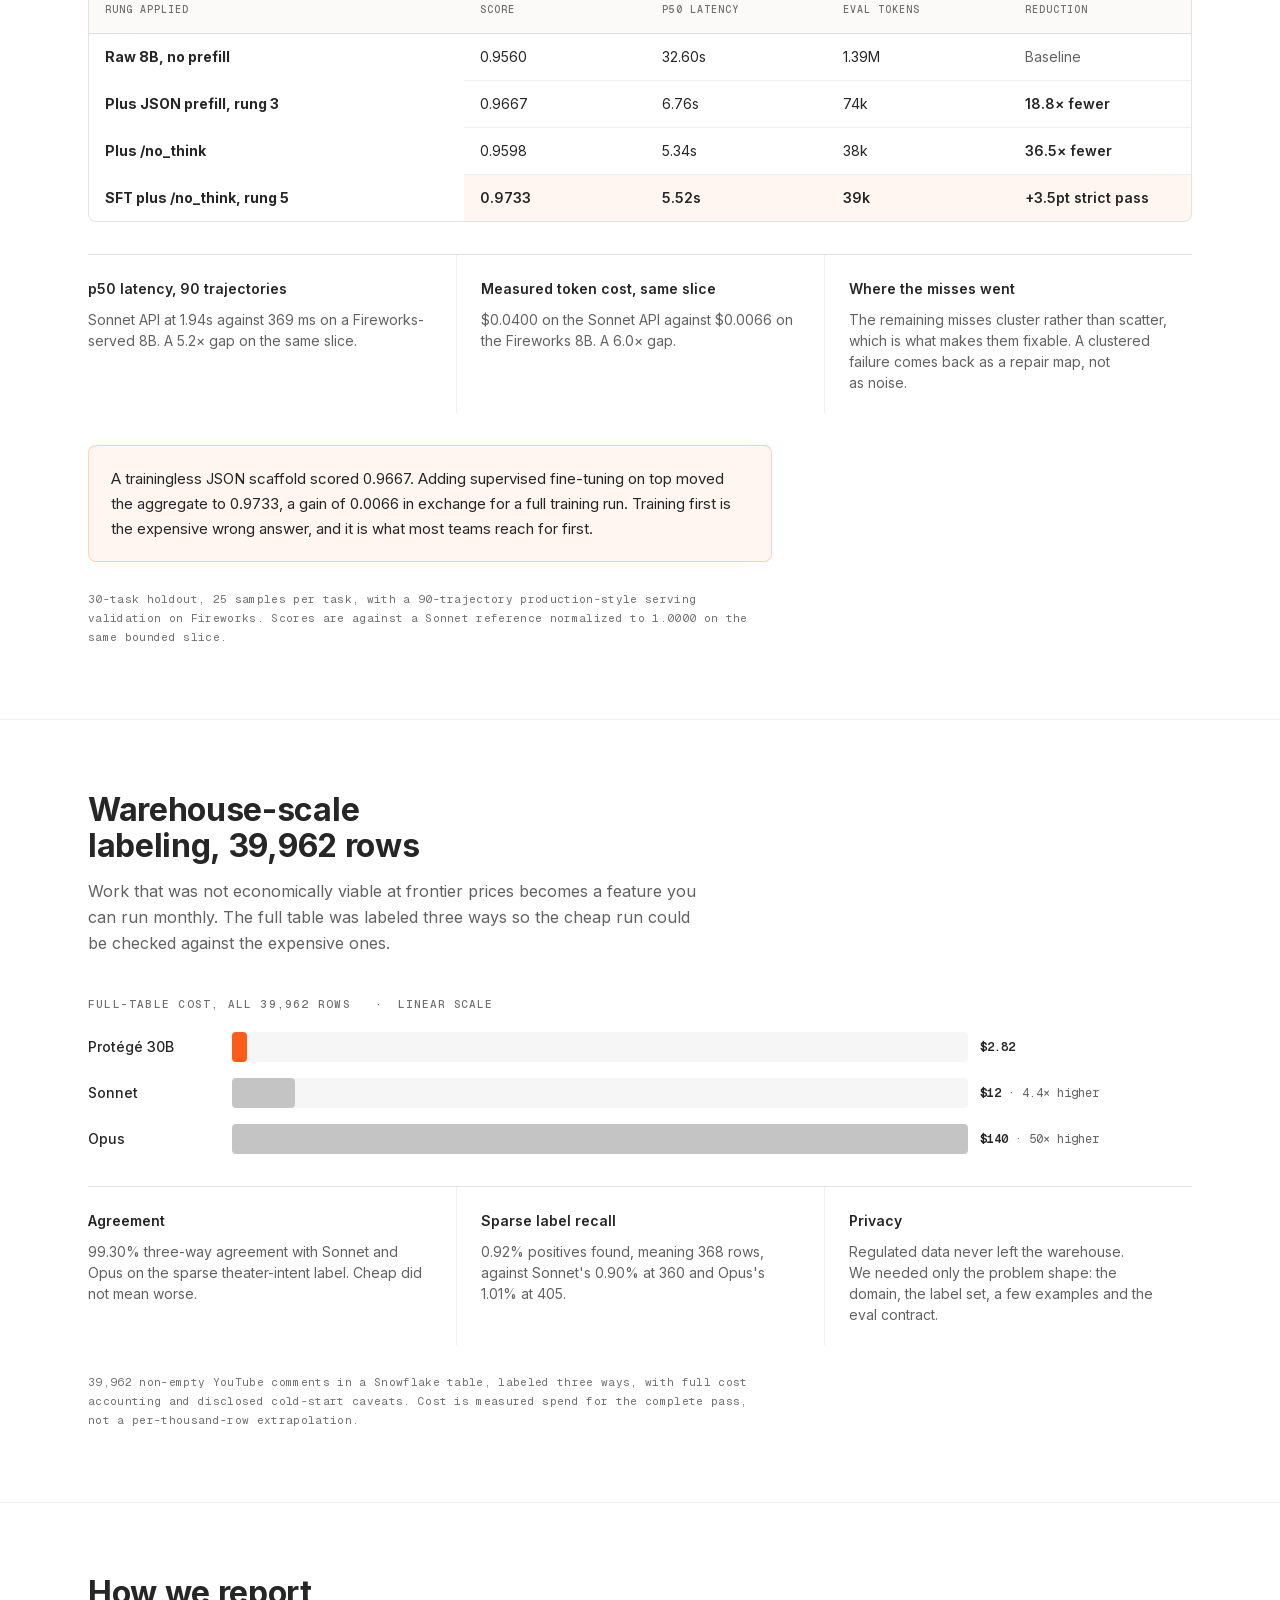
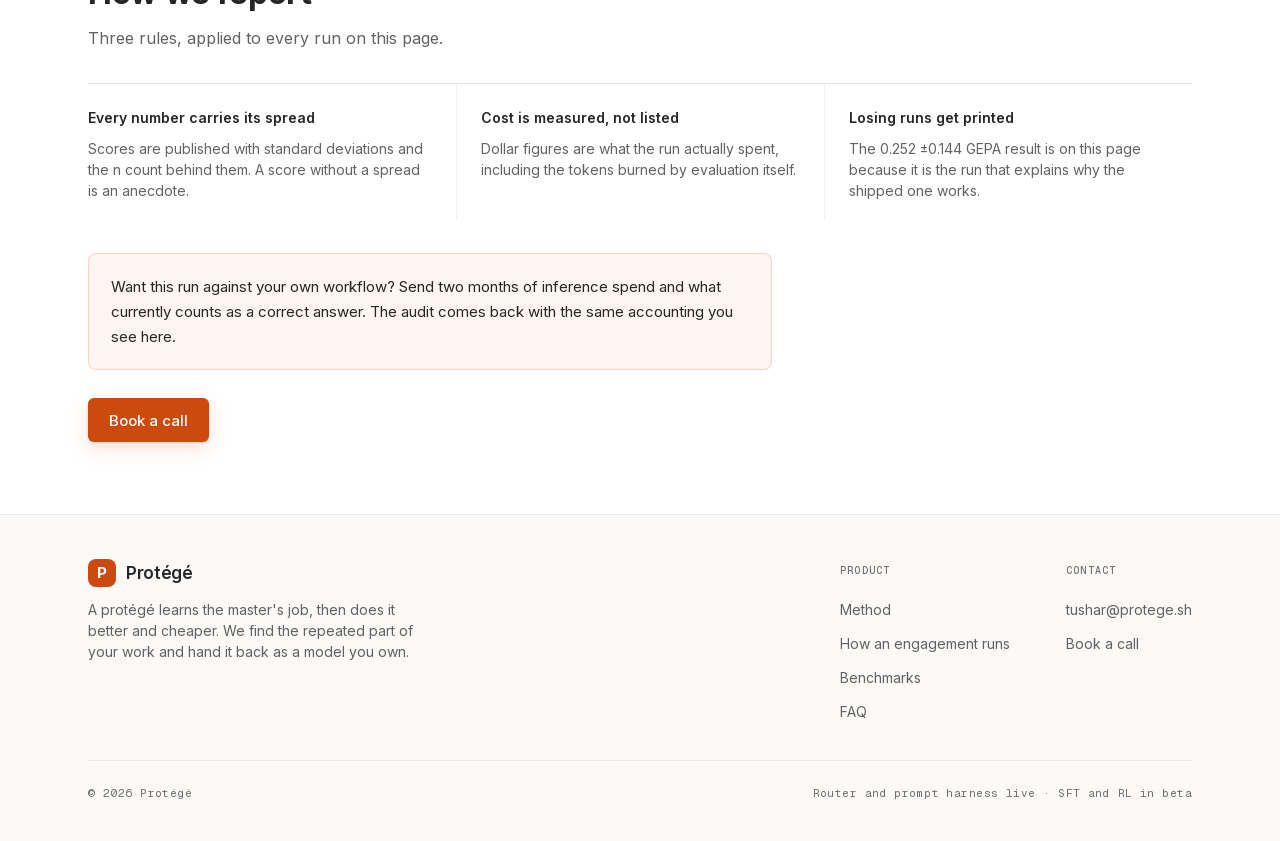
==== commit a5687274: "Rework the CTA, the cost argument, the proof charts and the FAQ Book a call, everywhere. Every CTA n" ====
--- a/benchmarks/index.html
+++ b/benchmarks/index.html
@@ -41,7 +41,7 @@
       </ul>
     </nav>
     <div class="nav-right">
-      <a class="btn btn-primary btn-sm" href="../#audit">Request a route audit</a>
+      <a class="btn btn-primary btn-sm" href="https://cal.com/tushar-ironlabs" target="_blank" rel="noopener">Book a call</a>
     </div>
   </div>
 </header>
@@ -226,7 +226,7 @@
 
     <p class="callout">Want this run against your own workflow? Send two months of inference spend and what currently counts as a correct answer. The audit comes back with the same accounting you see here.</p>
 
-    <p style="margin-top:28px"><a class="btn btn-primary" href="../#audit">Request a route audit</a></p>
+    <p style="margin-top:28px"><a class="btn btn-primary" href="https://cal.com/tushar-ironlabs" target="_blank" rel="noopener">Book a call</a></p>
   </div>
 </section>
 
@@ -256,7 +256,7 @@
         <h3>Contact</h3>
         <ul>
           <li><a href="mailto:tushar@protege.sh">tushar@protege.sh</a></li>
-          <li><a href="../#audit">Request a route audit</a></li>
+          <li><a href="https://cal.com/tushar-ironlabs" target="_blank" rel="noopener">Book a call</a></li>
         </ul>
       </div>
     </nav>
--- a/assets/css/site.css
+++ b/assets/css/site.css
@@ -387,10 +387,21 @@
   padding-top: 14px;
   border-top: 1px solid var(--border-faint);
 }
-.gaprow { display: flex; align-items: baseline; justify-content: space-between; gap: 16px; }
+.gapfig { container-type: inline-size; }
+.gaprow {
+  display: flex;
+  flex-wrap: wrap;               /* label and price drop to separate lines rather than collide */
+  align-items: baseline;
+  justify-content: space-between;
+  gap: 2px 16px;
+}
+.gaprow .amt { margin-left: auto; }
+@container (max-width: 340px) {
+  .gaprow .amt { margin-left: 0; }
+}
 .gaprow + .gaprow { margin-top: 18px; }
 .gaprow .who { font-size: 14px; font-weight: 500; color: var(--text-2); }
-.gaprow .amt { font-family: var(--mono); font-size: 26px; font-weight: 600; letter-spacing: -.02em; }
+.gaprow .amt { font-family: var(--mono); font-size: clamp(20px, 4.6cqi, 26px); font-weight: 600; letter-spacing: -.02em; }
 .gaprow .amt span { font-size: 12px; font-weight: 500; color: var(--text-3); margin-left: 4px; }
 .gapbar { height: 10px; border-radius: 4px; margin-top: 10px; background: var(--black-a8); overflow: hidden; }
 .gapbar i { display: block; height: 100%; border-radius: 4px; background: rgba(38,38,38,.34); min-width: 3px; }
@@ -418,54 +429,209 @@
 }
 
 /* --------------------------------------------------------------------------
-   VILLAIN BAND
+   USED BY
+   Every mark is the brand's own published logo, rendered as a single-ink
+   silhouette so six unrelated palettes do not fight the page's one accent.
+   -------------------------------------------------------------------------- */
+
+.usedby { padding-block: 0 clamp(48px, 6vw, 72px); }
+.usedby-label {
+  font-family: var(--mono);
+  font-size: 11px;
+  font-weight: 500;
+  letter-spacing: .13em;
+  text-transform: uppercase;
+  color: var(--text-3);
+  padding-top: clamp(28px, 4vw, 44px);
+  border-top: 1px solid var(--border-faint);
+}
+/* The one moving strip on the page. */
+.logo-marquee {
+  margin-top: 26px;
+  overflow: hidden;
+  -webkit-mask-image: linear-gradient(90deg, transparent, #000 5%, #000 95%, transparent);
+  mask-image: linear-gradient(90deg, transparent, #000 5%, #000 95%, transparent);
+}
+.logo-marquee-inner {
+  display: flex;
+  width: max-content;
+  animation: logo-drift 34s linear infinite;
+}
+.logo-marquee:hover .logo-marquee-inner { animation-play-state: paused; }
+.logo-track {
+  list-style: none;
+  display: flex;
+  align-items: center;
+  gap: clamp(40px, 5vw, 68px);
+  padding-right: clamp(40px, 5vw, 68px);
+  flex: 0 0 auto;
+}
+.logo-track li { display: flex; align-items: center; }
+.logo-track img {
+  height: var(--h, 24px);
+  width: auto;
+  max-width: none;
+  filter: brightness(0) saturate(0);
+  opacity: .58;
+}
+.logo-track .lockup {
+  font-size: 19px;
+  font-weight: 600;
+  letter-spacing: -.02em;
+  white-space: nowrap;
+  color: rgba(38, 38, 38, .58);
+}
+@keyframes logo-drift { to { transform: translateX(-50%); } }
+
+@media (max-width: 620px) {
+  .logo-track { gap: 34px; padding-right: 34px; }
+  .logo-track img { height: calc(var(--h, 24px) * .88); }
+  .logo-track .lockup { font-size: 17px; }
+}
+
+@media (prefers-reduced-motion: reduce) {
+  .logo-marquee { -webkit-mask-image: none; mask-image: none; }
+  .logo-marquee-inner { animation: none; width: 100%; }
+  .logo-track { flex-wrap: wrap; }
+  .logo-track[aria-hidden="true"] { display: none; }
+}
+
+/* --------------------------------------------------------------------------
+   VILLAIN
+   A cost meter, not a marquee. The page has one moving strip (the logo wall)
+   and this is not it: repetition is argued with arithmetic instead of loops.
    -------------------------------------------------------------------------- */
 
 .villain h2 { max-width: 20ch; }
-.ticker {
-  margin-top: 36px;
-  position: relative;
-  overflow: hidden;
-  border-block: 1px solid var(--border-faint);
-  padding-block: 14px;
-  -webkit-mask-image: linear-gradient(90deg, transparent, #000 8%, #000 92%, transparent);
-  mask-image: linear-gradient(90deg, transparent, #000 8%, #000 92%, transparent);
-}
-.ticker-track {
-  display: flex;
-  gap: 10px;
-  width: max-content;
-  animation: slide 46s linear infinite;
-}
-.ticker-track > span {
-  display: inline-flex;
-  align-items: center;
-  gap: 10px;
-  flex-shrink: 0;
-  font-family: var(--mono);
-  font-size: 12px;
-  line-height: 16px;
+.villain-lede {
+  margin-top: 20px;
+  max-width: 62ch;
+  font-size: 17px;
+  line-height: 27px;
   color: var(--text-2);
+}
+
+.meter {
+  margin-top: clamp(32px, 4vw, 48px);
   border: 1px solid var(--border-muted);
+  border-radius: 8px;
+  background: var(--bg-base);
+  padding: clamp(20px, 3vw, 30px);
+}
+.meter-head {
+  display: flex;
+  flex-wrap: wrap;
+  align-items: baseline;
+  gap: 6px 14px;
+  padding-bottom: 20px;
+  border-bottom: 1px solid var(--border-faint);
+}
+.meter-head code {
+  font-family: var(--mono);
+  font-size: 14px;
+  font-weight: 600;
+  color: var(--accent-black);
+  background: var(--black-a4);
+  border: 1px solid var(--border-faint);
   border-radius: 4px;
-  padding: 6px 10px;
-  background: var(--bg-base);
-}
-.ticker-track > span b { color: var(--heat-text); font-weight: 600; }
-@keyframes slide { to { transform: translateX(-50%); } }
-@media (prefers-reduced-motion: reduce) {
-  .ticker-track { animation: none; }
-}
-
-.villain-note {
-  margin-top: 28px;
+  padding: 3px 8px;
+}
+.meter-head span {
+  font-family: var(--mono);
+  font-size: 11px;
+  letter-spacing: .1em;
+  text-transform: uppercase;
+  color: var(--text-3);
+}
+
+.meter-scale {
+  list-style: none;
+  display: grid;
+  grid-template-columns: repeat(4, minmax(0, 1fr));
+  align-items: end;
+}
+.meter-scale li {
+  padding: 26px 20px 22px 0;
+  border-top: 1px solid transparent;
+}
+.meter-scale li + li { padding-left: 20px; border-left: 1px solid var(--border-faint); }
+.meter-scale .n {
+  display: block;
+  font-family: var(--mono);
+  font-size: 11px;
+  letter-spacing: .1em;
+  text-transform: uppercase;
+  color: var(--text-3);
+}
+.meter-scale .v {
+  display: block;
+  margin-top: 12px;
+  font-size: var(--s, 24px);
+  line-height: 1;
+  letter-spacing: -.04em;
+  font-weight: 700;
+  font-variant-numeric: tabular-nums;
+}
+.meter-scale li:last-child .v { color: var(--heat-text); }
+
+.meter-punch {
+  margin-top: 6px;
+  padding: 18px 20px;
+  border-radius: 6px;
+  background: var(--accent-black);
+  color: #fff;
+  font-size: 16px;
+  line-height: 24px;
   display: flex;
   flex-wrap: wrap;
-  gap: 12px 40px;
   align-items: baseline;
   justify-content: space-between;
-}
-.villain-note p { max-width: 52ch; font-size: 15px; line-height: 24px; color: var(--text-2); }
+  gap: 8px 24px;
+}
+.meter-punch b {
+  font-size: 34px;
+  line-height: 1;
+  letter-spacing: -.04em;
+  color: #ff8a52;      /* 5.9:1 on #262626 */
+}
+.meter-note {
+  margin-top: 16px;
+  font-size: 13px;
+  line-height: 20px;
+  color: var(--text-3);
+  max-width: 84ch;
+}
+
+.villain-note {
+  margin-top: clamp(32px, 4vw, 44px);
+  display: grid;
+  grid-template-columns: repeat(2, minmax(0, 1fr));
+  gap: 20px clamp(32px, 5vw, 64px);
+}
+.villain-note p {
+  font-size: 15px;
+  line-height: 24px;
+  color: var(--text-2);
+  max-width: 52ch;
+}
+.villain-note b { color: var(--accent-black); font-weight: 600; }
+
+@media (max-width: 780px) {
+  .meter-scale { grid-template-columns: repeat(2, minmax(0, 1fr)); }
+  .meter-scale li { padding: 20px 16px 18px 0; }
+  .meter-scale li + li { padding-left: 16px; }
+  .meter-scale li:nth-child(3) { border-top-color: var(--border-faint); }
+  .meter-scale li:nth-child(4) { border-top-color: var(--border-faint); }
+  .meter-scale li:nth-child(3) { border-left: none; padding-left: 0; }
+  .meter-scale .v { font-size: calc(var(--s, 24px) * .8); }
+  .meter-punch b { font-size: 28px; }
+  .villain-note { grid-template-columns: 1fr; }
+}
+@media (max-width: 440px) {
+  .meter-scale { grid-template-columns: 1fr; }
+  .meter-scale li + li { border-left: none; padding-left: 0; border-top-color: var(--border-faint); }
+  .meter-scale li { padding-block: 16px 14px; }
+}
 
 /* --------------------------------------------------------------------------
    WHY NOW (asymmetric bento, 3 cells)
@@ -530,46 +696,83 @@
 }
 .proof .wrap { position: relative; z-index: 1; }
 .proof .lede { color: var(--white-a56); }
-.proof-grid {
-  margin-top: 48px;
-  display: grid;
-  grid-template-columns: repeat(3, minmax(0, 1fr));
-  gap: 0;
-}
 .result {
-  padding: 28px 28px 26px 0;
+  margin-top: clamp(40px, 5vw, 60px);
+  padding-top: clamp(28px, 3.4vw, 40px);
   border-top: 1px solid var(--border-muted-d);
 }
-.result + .result { padding-left: 28px; border-left: 1px solid var(--border-faint-d); }
-.result .num {
-  font-size: 52px;
-  line-height: 1;
-  letter-spacing: -.04em;
+.result-kicker {
+  font-family: var(--mono);
+  font-size: 11px;
+  letter-spacing: .12em;
+  text-transform: uppercase;
+  color: var(--white-a56);
+}
+.result-num {
+  margin-top: 10px;
+  font-size: clamp(34px, 4.4vw, 46px);
+  line-height: 1.06;
+  letter-spacing: -.035em;
   font-weight: 700;
   color: var(--heat-100);
 }
-.result .num small { font-size: 26px; letter-spacing: -.02em; }
-.result .what {
-  margin-top: 12px;
-  font-size: 15px;
+.result-num span {
+  color: var(--accent-white);
+  font-size: clamp(18px, 2vw, 22px);
+  letter-spacing: -.02em;
   font-weight: 600;
-  letter-spacing: -.01em;
-}
-.result p { margin-top: 8px; font-size: 14px; line-height: 21px; color: var(--white-a56); }
-.result .src {
+}
+
+.chart { margin-top: 26px; max-width: 900px; }
+.ch-row {
+  display: grid;
+  grid-template-columns: minmax(0, 190px) minmax(0, 1fr) 76px;
+  align-items: center;
+  gap: 18px;
+  padding-block: 11px;
+}
+.ch-name { font-size: 14.5px; color: var(--white-a72); }
+.ch-track {
+  height: 12px;
+  border-radius: 3px;
+  background: rgba(255, 255, 255, .07);
+  overflow: hidden;
+}
+.ch-track i {
+  display: block;
+  height: 100%;
+  border-radius: 3px;
+  background: rgba(255, 255, 255, .34);
+  min-width: 4px;
+}
+.ch-val {
+  font-family: var(--mono);
+  font-size: 14px;
+  font-weight: 600;
+  text-align: right;
+  color: var(--white-a72);
+  font-variant-numeric: tabular-nums;
+}
+.ch-row.is-us .ch-name { color: var(--accent-white); font-weight: 550; }
+.ch-row.is-us .ch-track i { background: var(--heat-100); }
+.ch-row.is-us .ch-val { color: var(--heat-100); }
+.ch-foot {
   margin-top: 16px;
-  font-family: var(--mono);
-  font-size: 10px;
-  letter-spacing: .1em;
-  text-transform: uppercase;
+  font-size: 13.5px;
+  line-height: 21px;
   color: var(--white-a56);
-}
-.result .tlink { margin-top: 16px; color: #ffa477; border-bottom-color: rgba(255, 164, 119, .3); }
+  max-width: 76ch;
+}
+.result .tlink {
+  margin-top: 20px;
+  color: #ffa477;
+  border-bottom-color: rgba(255, 164, 119, .3);
+}
 .result .tlink:hover { border-bottom-color: #ffa477; }
 
 .proof-foot {
-  margin-top: 40px;
-  padding-top: 24px;
+  margin-top: clamp(40px, 5vw, 56px);
+  padding-top: 26px;
   border-top: 1px solid var(--border-faint-d);
   display: flex;
   flex-wrap: wrap;
@@ -579,10 +782,15 @@
 }
 .proof-foot p { font-size: 15px; line-height: 24px; color: var(--white-a72); max-width: 62ch; }
 
-@media (max-width: 860px) {
-  .proof-grid { grid-template-columns: 1fr; }
-  .result { padding-right: 0; }
-  .result + .result { padding-left: 0; border-left: none; }
+@media (max-width: 720px) {
+  .ch-row {
+    grid-template-columns: minmax(0, 1fr) 72px;
+    gap: 6px 14px;
+    padding-block: 9px;
+  }
+  .ch-name { grid-column: 1; }
+  .ch-val { grid-column: 2; grid-row: 1; }
+  .ch-track { grid-column: 1 / -1; grid-row: 2; }
 }
 
 /* --------------------------------------------------------------------------
@@ -762,37 +970,41 @@
    FAQ
    -------------------------------------------------------------------------- */
 
-.faq { margin-top: 40px; max-width: 78ch; border-top: 1px solid var(--border-muted); }
+.faq { margin-top: 40px; border-top: 1px solid var(--border-muted); }
 .faq details { border-bottom: 1px solid var(--border-faint); }
 .faq summary {
   list-style: none;
   cursor: pointer;
-  padding-block: 20px;
-  padding-right: 40px;
+  padding-block: 22px;
+  padding-right: 48px;
   position: relative;
-  font-size: 17px;
-  line-height: 26px;
+  font-size: 18px;
+  line-height: 27px;
   font-weight: 550;
   letter-spacing: -.01em;
   transition: color .18s var(--ease);
 }
 .faq summary::-webkit-details-marker { display: none; }
 .faq summary:hover { color: var(--heat-text); }
+/* a plus that turns into a minus, drawn with two rules rather than a glyph */
+.faq summary::before,
 .faq summary::after {
   content: "";
   position: absolute;
-  right: 6px; top: 50%;
-  width: 11px; height: 11px;
-  margin-top: -6px;
-  border-right: 1.5px solid var(--black-a40);
-  border-bottom: 1.5px solid var(--black-a40);
-  transform: rotate(45deg);
-  transition: transform .22s var(--ease);
-}
-.faq details[open] summary::after { transform: rotate(-135deg); margin-top: -2px; }
+  right: 6px;
+  top: 50%;
+  width: 13px;
+  height: 1.5px;
+  background: var(--text-3);
+  transition: transform .25s var(--ease), background .18s var(--ease);
+}
+.faq summary::after { transform: rotate(90deg); }
+.faq details[open] summary::after { transform: rotate(0deg); }
+.faq summary:hover::before,
+.faq summary:hover::after { background: var(--heat-text); }
 .faq details > p {
-  padding-bottom: 22px;
-  max-width: 68ch;
+  padding-bottom: 24px;
+  max-width: 72ch;
   font-size: 15px;
   line-height: 25px;
   color: var(--text-2);
@@ -811,53 +1023,22 @@
 .close h2 { max-width: 15ch; }
 .close .lede { margin-top: 16px; max-width: 44ch; }
 
-.form-card {
+.book-card {
   border: 1px solid var(--border-muted);
   border-radius: 8px;
   background: var(--bg-base);
-  padding: 24px;
+  padding: 28px;
   box-shadow: 0 1px 2px rgba(38, 38, 38, .04), 0 12px 32px rgba(38, 38, 38, .05);
 }
-.field { display: flex; flex-direction: column; gap: 8px; }
-.field label { font-size: 14px; font-weight: 500; }
-.field input {
-  height: 44px;
-  padding-inline: 14px;
-  border: 1px solid var(--border-muted);
-  border-radius: 6px;
-  background: var(--bg-base);
-  font-size: 15px;
-  transition: border-color .18s var(--ease), box-shadow .18s var(--ease);
-}
-.field input::placeholder { color: var(--text-3); }
-.field input:hover { border-color: var(--border-loud); }
-.field input:focus {
-  border-color: var(--heat-100);
-  box-shadow: 0 0 0 3px var(--heat-12);
-}
-/* the ring is for every focus; the outline stays for keyboard focus only */
-.field input:focus:not(:focus-visible) { outline: none; }
-.field .err {
-  font-size: 13px;
-  line-height: 18px;
-  color: #c62d1c;
-  min-height: 18px;
-}
-.field input[aria-invalid="true"] { border-color: #c62d1c; }
-.form-card .btn { margin-top: 14px; width: 100%; }
-.form-card .fine {
-  margin-top: 14px;
-  font-size: 13px;
-  line-height: 19px;
-  color: var(--text-3);
-}
-.form-ok {
-  margin-top: 14px;
-  font-size: 14px;
+.book-card .btn { width: 100%; height: 48px; font-size: 16px; }
+.book-card .fine {
+  margin-top: 16px;
+  font-size: 13.5px;
   line-height: 21px;
-  color: #2f7d46;
-  font-weight: 500;
-}
+  color: var(--text-2);
+}
+.book-card .fine + .fine { margin-top: 10px; color: var(--text-3); }
+.book-card .tlink { font-size: 13.5px; }
 
 @media (max-width: 900px) {
   .close .wrap { grid-template-columns: 1fr; }
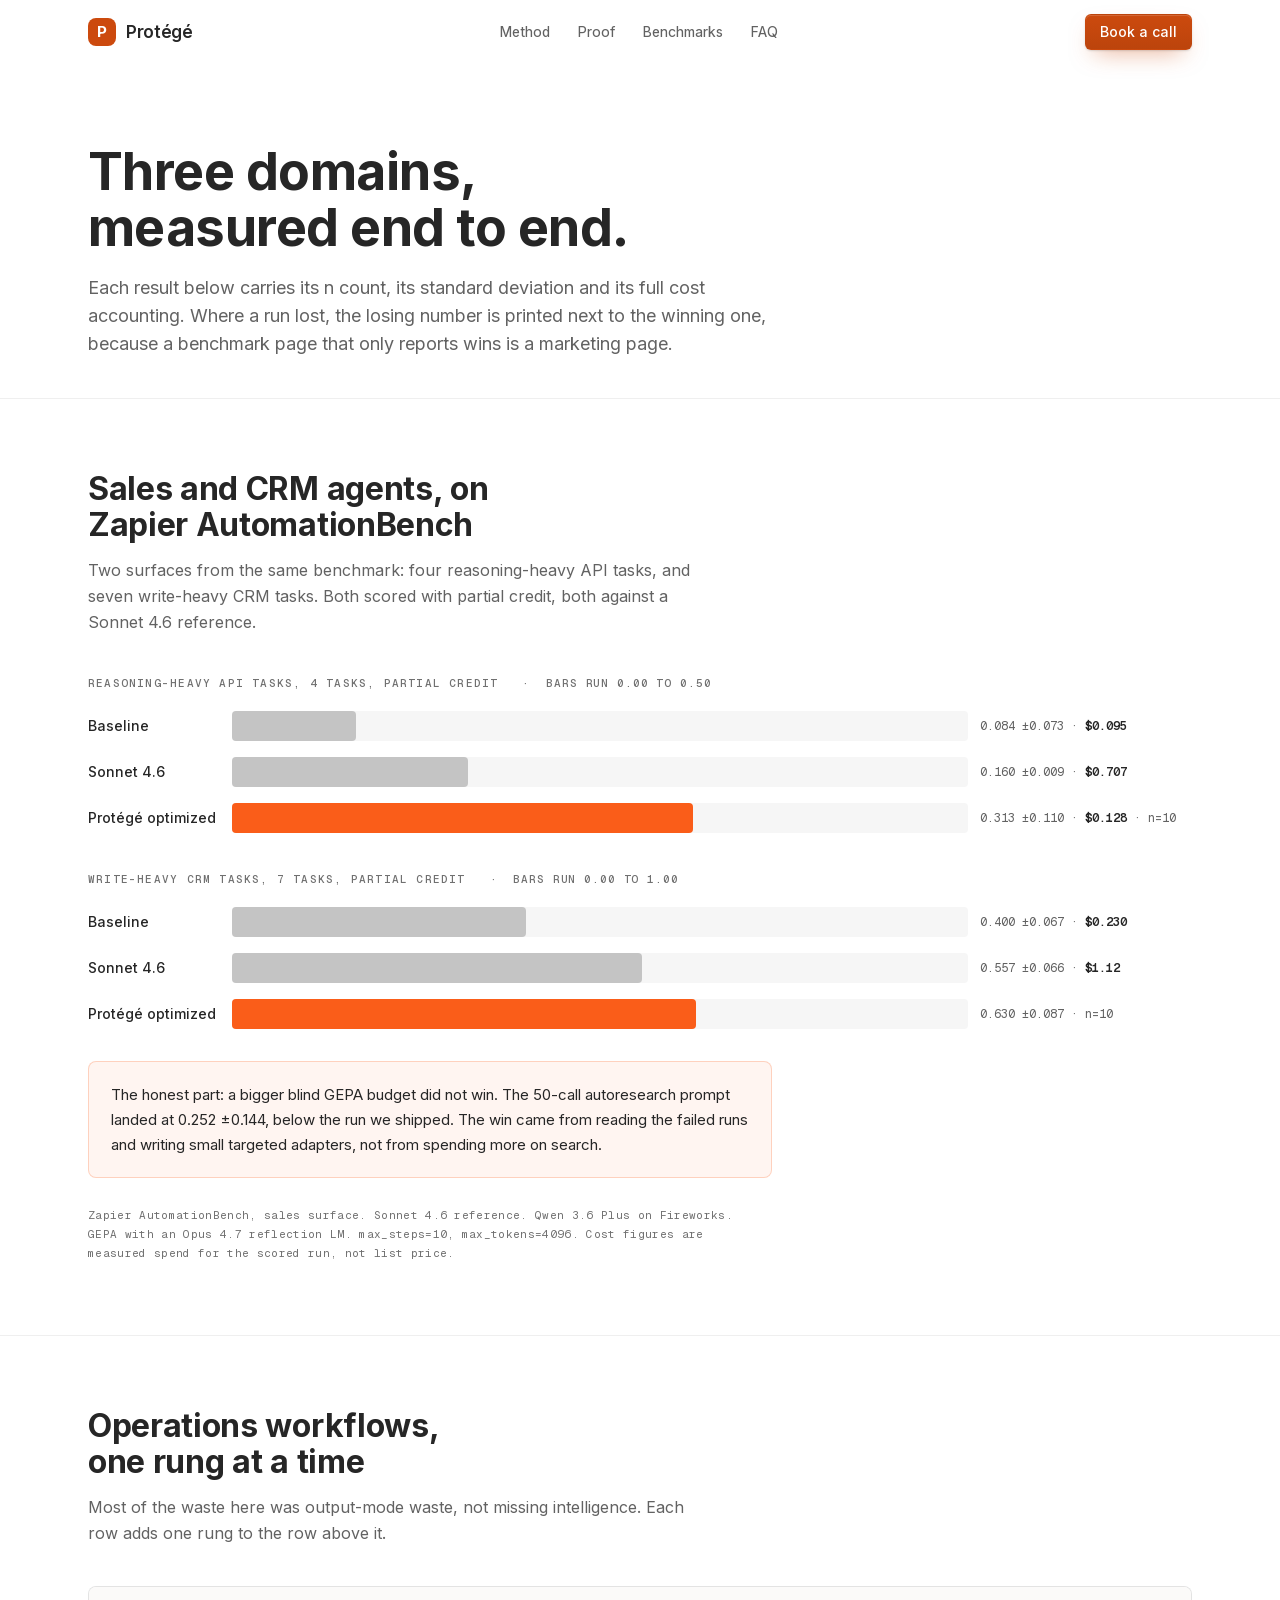
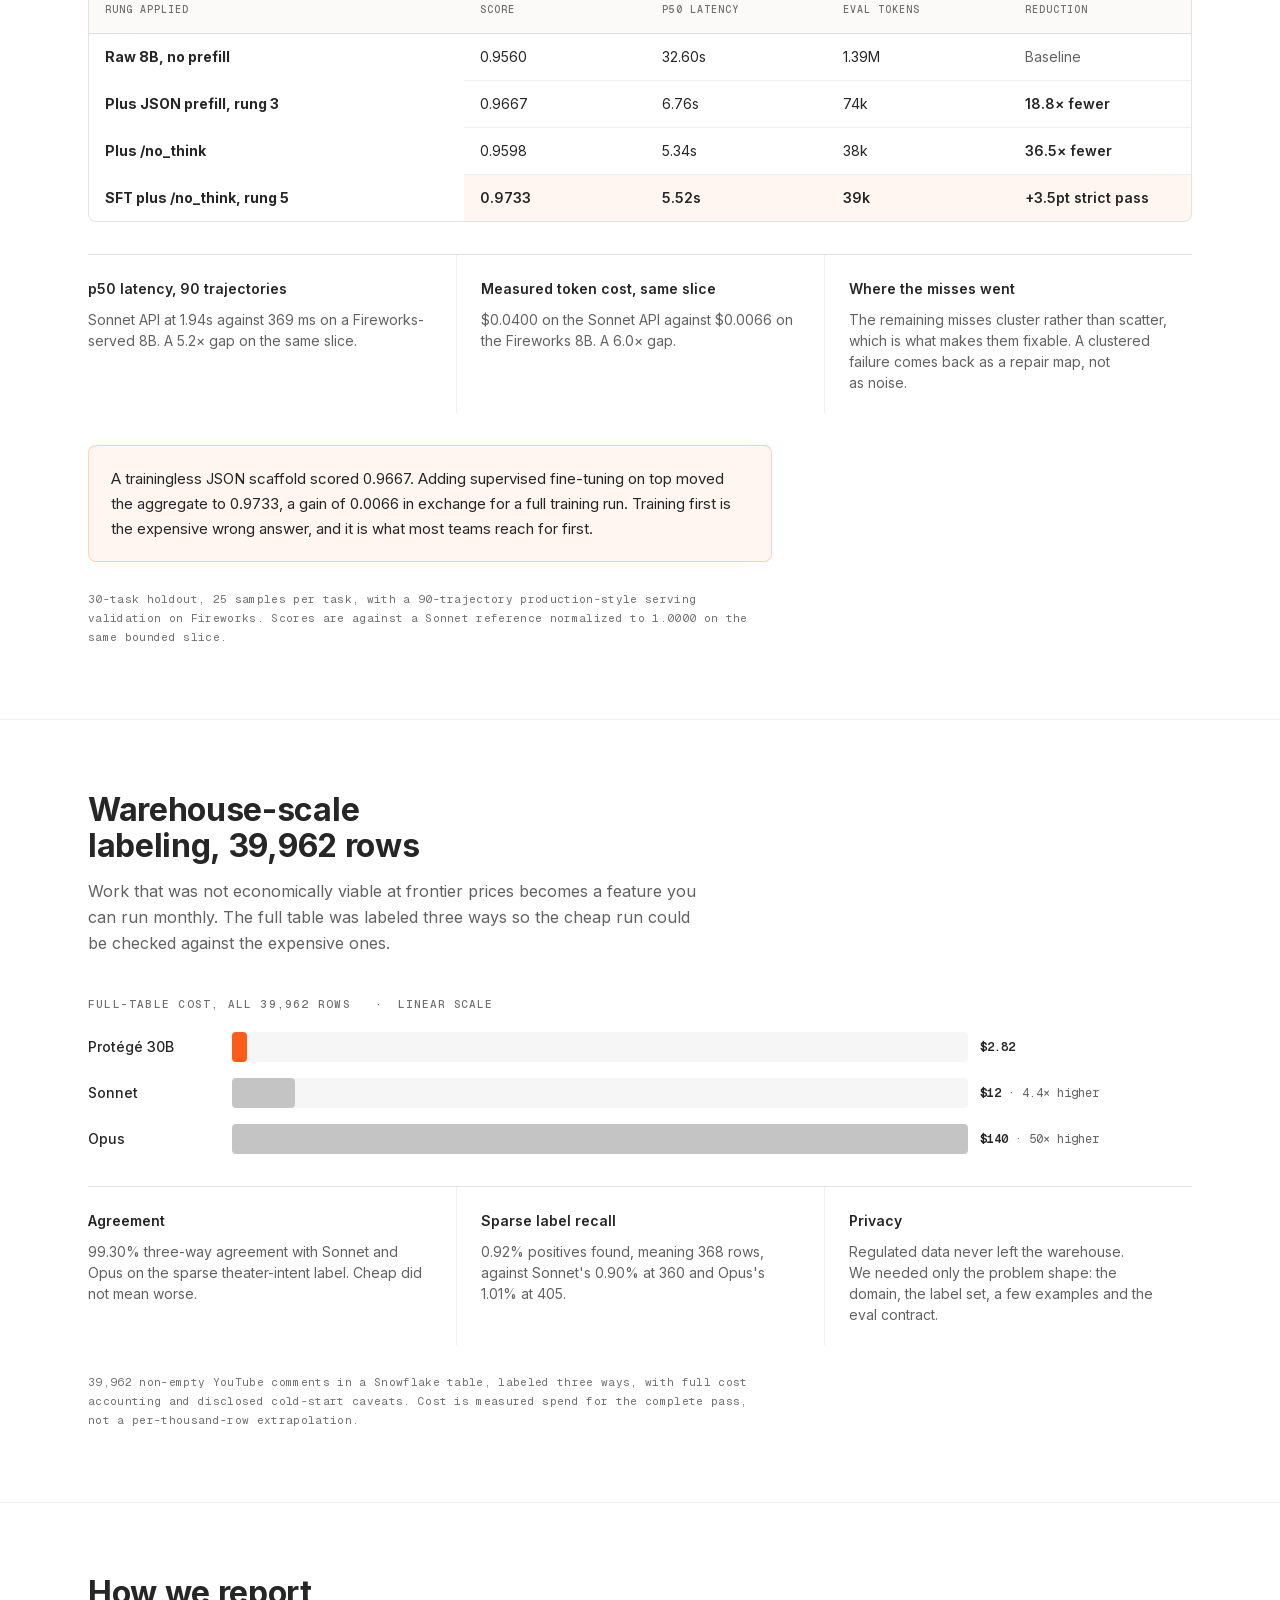
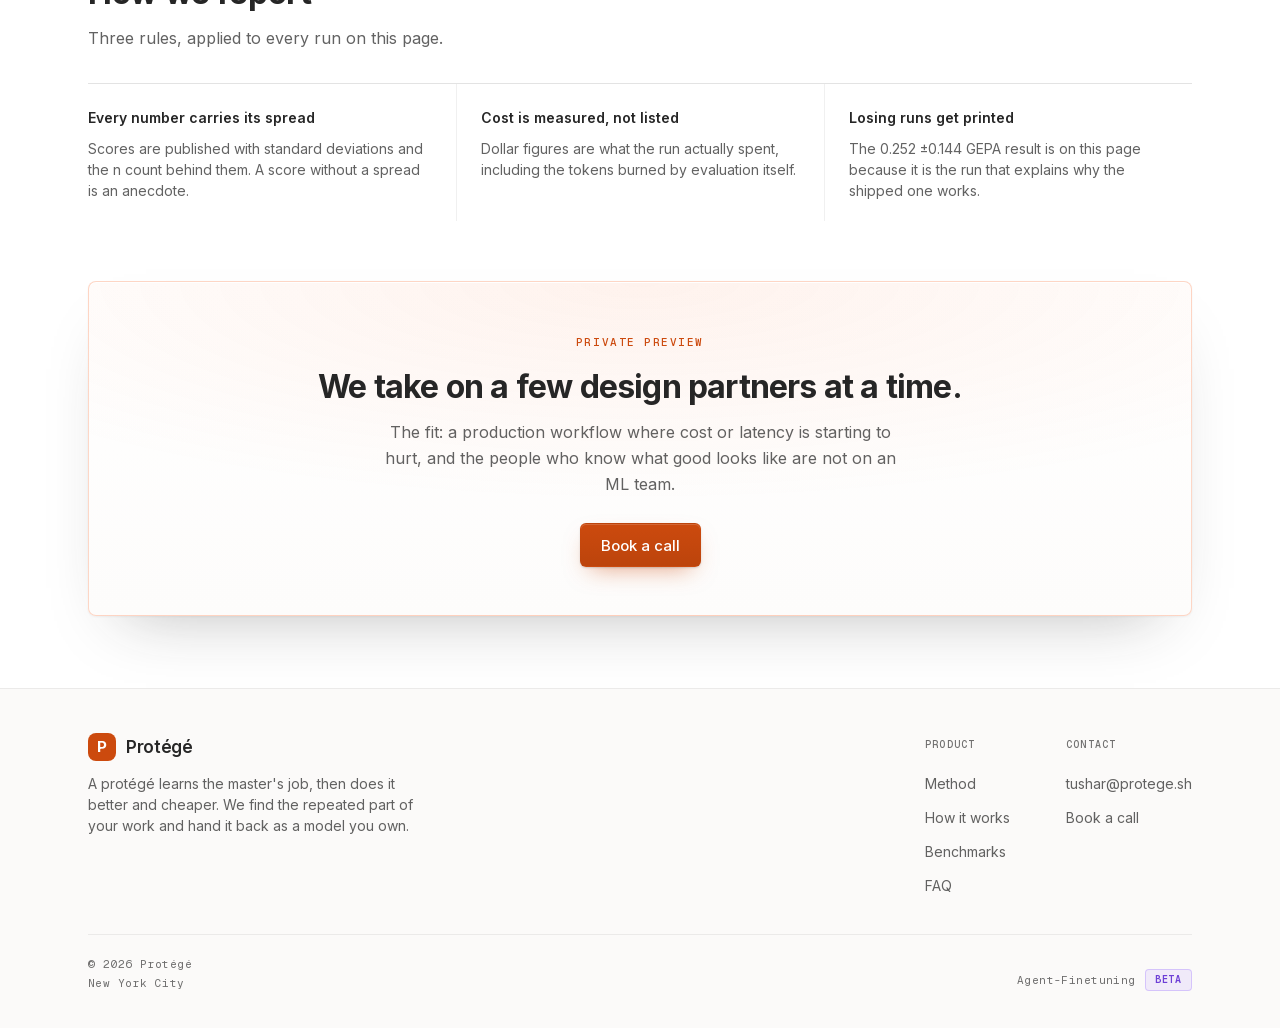
==== commit 86f8f08b: "Light the page from one source, and tighten the closing CTA Gradients here are a lighting system, no" ====
--- a/benchmarks/index.html
+++ b/benchmarks/index.html
@@ -224,9 +224,13 @@
       </div>
     </div>
 
-    <p class="callout">Want this run against your own workflow? Send two months of inference spend and what currently counts as a correct answer. The audit comes back with the same accounting you see here.</p>
-
-    <p style="margin-top:28px"><a class="btn btn-primary" href="https://cal.com/tushar-ironlabs" target="_blank" rel="noopener">Book a call</a></p>
+    <div class="endcta">
+      <p class="endcta-tag">Private preview</p>
+      <h3>We take on a few design partners at a time.</h3>
+      <p class="endcta-body">The fit: a production workflow where cost or latency is starting to hurt, and the
+        people who know what good looks like are not on an ML team.</p>
+      <a class="btn btn-primary" href="https://cal.com/tushar-ironlabs" target="_blank" rel="noopener">Book a call</a>
+    </div>
   </div>
 </section>
 
@@ -247,7 +251,7 @@
         <h3>Product</h3>
         <ul>
           <li><a href="../#method">Method</a></li>
-          <li><a href="../#how">How an engagement runs</a></li>
+          <li><a href="../#how">How it works</a></li>
           <li><a href="./">Benchmarks</a></li>
           <li><a href="../#faq">FAQ</a></li>
         </ul>
@@ -264,8 +268,8 @@
 
   <div class="wrap">
     <div class="foot-base">
-      <span>&copy; 2026 Protégé</span>
-      <span>Router and prompt harness live &middot; SFT and RL in beta</span>
+      <span class="foot-place">&copy; 2026 Protégé<br>New York City</span>
+      <span class="foot-status">Agent-Finetuning <span class="pill pill-beta">Beta</span></span>
     </div>
   </div>
 </footer>
--- a/assets/css/site.css
+++ b/assets/css/site.css
@@ -79,6 +79,8 @@
 html {
   -webkit-text-size-adjust: 100%;
   scroll-padding-top: calc(var(--nav-h) + 24px);
+  /* clip, not hidden: hidden on the root would make it a scroll container */
+  overflow-x: clip;
 }
 
 @media (prefers-reduced-motion: no-preference) {
@@ -189,7 +191,13 @@
 
 section { padding-block: clamp(64px, 9vw, 112px); }
 section.tight { padding-block: clamp(48px, 6vw, 72px); }
-.band-lighter { background: var(--bg-lighter); border-block: 1px solid var(--border-faint); }
+.band-lighter {
+  /* the seam fades in and out rather than butting against white */
+  background:
+    linear-gradient(180deg, #fdfcfb 0%, var(--bg-lighter) 14%,
+                    var(--bg-lighter) 86%, #fdfcfb 100%);
+  border-block: 1px solid var(--border-faint);
+}
 
 .section-head { max-width: 52ch; }
 .section-head h2 + p { margin-top: 16px; }
@@ -218,7 +226,8 @@
 }
 .nav.is-stuck {
   border-bottom-color: var(--border-faint);
-  background: rgba(255, 255, 255, .92);
+  background: rgba(255, 255, 255, .88);
+  box-shadow: 0 1px 0 rgba(38, 38, 38, .04), 0 12px 28px -20px rgba(38, 38, 38, .5);
 }
 .nav .wrap {
   height: 100%;
@@ -296,16 +305,28 @@
 .btn:active { transform: translateY(1px); }
 
 .btn-primary {
-  background: var(--heat-text);   /* white on this reads 4.59:1 */
+  /* lit from above; the top stop is --heat-text, so the lightest pixel under
+     white type still measures 4.59:1 */
+  background: linear-gradient(180deg, var(--heat-text) 0%, #bc440c 100%);
   color: #fff;
-  box-shadow: 0 1px 2px rgba(38, 38, 38, .16), 0 6px 20px rgba(250, 93, 25, .18);
-}
-.btn-primary:hover { background: var(--heat-text-hover); }
+  box-shadow:
+    inset 0 1px 0 rgba(255, 255, 255, .16),
+    0 1px 2px rgba(38, 38, 38, .16),
+    0 10px 24px -10px rgba(204, 74, 14, .55);
+}
+.btn-primary:hover {
+  background: linear-gradient(180deg, #c1450c 0%, #a93c09 100%);
+  box-shadow:
+    inset 0 1px 0 rgba(255, 255, 255, .16),
+    0 1px 2px rgba(38, 38, 38, .18),
+    0 12px 28px -10px rgba(204, 74, 14, .62);
+}
 
 .btn-ghost {
-  background: var(--bg-base);
+  background: linear-gradient(180deg, #fff, #fbfaf9);
   border-color: var(--border-muted);
   color: var(--accent-black);
+  box-shadow: 0 1px 2px rgba(38, 38, 38, .04);
 }
 .btn-ghost:hover { border-color: var(--border-loud); background: var(--black-a4); }
 
@@ -352,7 +373,23 @@
    HERO
    -------------------------------------------------------------------------- */
 
-.hero { padding-block: clamp(56px, 8vw, 88px) clamp(56px, 8vw, 96px); }
+.hero {
+  padding-block: clamp(56px, 8vw, 88px) clamp(56px, 8vw, 96px);
+  position: relative;
+  isolation: isolate;
+}
+/* a single light source for the page, warm, off the top-right shoulder */
+.hero::before {
+  content: "";
+  position: absolute;
+  inset: -30% 0 auto 24%;      /* no negative right inset: it pushed the document 37px wide at 375 */
+  height: 150%;
+  z-index: -1;
+  pointer-events: none;
+  background:
+    radial-gradient(52% 46% at 74% 26%, rgba(250, 93, 25, .13), transparent 68%),
+    radial-gradient(46% 40% at 96% 6%, rgba(144, 97, 255, .07), transparent 70%);
+}
 .hero h1 { max-width: 22ch; }
 .hero-split {
   margin-top: clamp(28px, 3.4vw, 44px);
@@ -373,9 +410,15 @@
 .gapfig {
   border: 1px solid var(--border-muted);
   border-radius: 8px;
-  background: var(--bg-lighter);
+  background: linear-gradient(180deg, #ffffff, var(--bg-lighter) 70%);
   padding: 24px 24px 20px;
-}
+  box-shadow:
+    inset 0 1px 0 #fff,
+    0 1px 2px rgba(38, 38, 38, .04),
+    0 22px 48px -28px rgba(38, 38, 38, .28);
+  container-type: inline-size;
+}
+.gapfig { container-type: inline-size; }
 .gapfig figcaption {
   font-family: var(--mono);
   font-size: 10px;
@@ -472,14 +515,14 @@
   width: auto;
   max-width: none;
   filter: brightness(0) saturate(0);
-  opacity: .58;
+  opacity: .68;
 }
 .logo-track .lockup {
   font-size: 19px;
   font-weight: 600;
   letter-spacing: -.02em;
   white-space: nowrap;
-  color: rgba(38, 38, 38, .58);
+  color: rgba(38, 38, 38, .68);
 }
 @keyframes logo-drift { to { transform: translateX(-50%); } }
 
@@ -515,8 +558,15 @@
   margin-top: clamp(32px, 4vw, 48px);
   border: 1px solid var(--border-muted);
   border-radius: 8px;
-  background: var(--bg-base);
+  /* the warmth gathers at the bottom right, where the number gets big */
+  background:
+    radial-gradient(120% 90% at 100% 100%, rgba(250, 93, 25, .07), transparent 62%),
+    linear-gradient(180deg, #ffffff, #fdfcfb);
   padding: clamp(20px, 3vw, 30px);
+  box-shadow:
+    inset 0 1px 0 #fff,
+    0 1px 2px rgba(38, 38, 38, .04),
+    0 26px 56px -32px rgba(38, 38, 38, .3);
 }
 .meter-head {
   display: flex;
@@ -572,13 +622,15 @@
   font-weight: 700;
   font-variant-numeric: tabular-nums;
 }
+.meter-scale li:last-child { background: linear-gradient(180deg, rgba(250, 93, 25, .07), transparent 78%); }
 .meter-scale li:last-child .v { color: var(--heat-text); }
 
 .meter-punch {
   margin-top: 6px;
   padding: 18px 20px;
   border-radius: 6px;
-  background: var(--accent-black);
+  background: linear-gradient(135deg, #2e2e2e 0%, #1c1c1c 100%);
+  box-shadow: 0 1px 2px rgba(38, 38, 38, .2), 0 16px 34px -18px rgba(38, 38, 38, .5);
   color: #fff;
   font-size: 16px;
   line-height: 24px;
@@ -634,48 +686,6 @@
 }
 
 /* --------------------------------------------------------------------------
-   WHY NOW (asymmetric bento, 3 cells)
-   -------------------------------------------------------------------------- */
-
-.bento {
-  margin-top: 44px;
-  display: grid;
-  grid-template-columns: minmax(0, 1.35fr) minmax(0, 1fr);
-  grid-template-rows: auto auto;
-  gap: 16px;
-}
-.cell {
-  border: 1px solid var(--border-muted);
-  border-radius: 8px;
-  padding: 24px;
-  background: var(--bg-base);
-  display: flex;
-  flex-direction: column;
-}
-.cell-chart {
-  grid-row: span 2;
-  background: var(--bg-lighter);
-  justify-content: space-between;
-}
-.cell h3 { font-size: 19px; line-height: 25px; letter-spacing: -.02em; font-weight: 650; }
-.cell p { margin-top: 10px; font-size: 14px; line-height: 21px; color: var(--text-2); }
-.cell .kicker {
-  margin-top: 16px;
-  padding-top: 16px;
-  border-top: 1px solid var(--border-faint);
-  font-size: 14px;
-  line-height: 21px;
-  font-weight: 550;
-  color: var(--accent-black);
-}
-.cell-heat { border-color: var(--heat-24); background: var(--heat-6); }
-
-@media (max-width: 860px) {
-  .bento { grid-template-columns: 1fr; }
-  .cell-chart { grid-row: auto; }
-}
-
-/* --------------------------------------------------------------------------
    PROOF (the one dark band)
    -------------------------------------------------------------------------- */
 
@@ -684,6 +694,9 @@
   background: var(--bg-dark);
   color: var(--accent-white);
   overflow: hidden;
+}
+.proof {
+  background: linear-gradient(180deg, #22272b 0%, var(--bg-dark) 34%, #1a1e21 100%);
 }
 .proof::before {
   content: "";
@@ -691,8 +704,19 @@
   inset: 0;
   pointer-events: none;
   background:
-    radial-gradient(760px 420px at 86% -14%, rgba(250, 93, 25, .18), transparent 62%),
-    radial-gradient(620px 420px at -6% 112%, rgba(144, 97, 255, .10), transparent 60%);
+    radial-gradient(820px 460px at 86% -16%, rgba(250, 93, 25, .20), transparent 62%),
+    radial-gradient(640px 440px at -6% 112%, rgba(144, 97, 255, .11), transparent 60%);
+}
+/* the lit top edge: warm where the source is, cool as it falls away */
+.proof::after {
+  content: "";
+  position: absolute;
+  inset: 0 0 auto;
+  height: 1px;
+  pointer-events: none;
+  background: linear-gradient(90deg,
+    transparent 0%, rgba(255, 255, 255, .14) 22%,
+    rgba(250, 93, 25, .55) 74%, transparent 100%);
 }
 .proof .wrap { position: relative; z-index: 1; }
 .proof .lede { color: var(--white-a56); }
@@ -742,7 +766,7 @@
   display: block;
   height: 100%;
   border-radius: 3px;
-  background: rgba(255, 255, 255, .34);
+  background: linear-gradient(180deg, rgba(255, 255, 255, .40), rgba(255, 255, 255, .26));
   min-width: 4px;
 }
 .ch-val {
@@ -754,7 +778,10 @@
   font-variant-numeric: tabular-nums;
 }
 .ch-row.is-us .ch-name { color: var(--accent-white); font-weight: 550; }
-.ch-row.is-us .ch-track i { background: var(--heat-100); }
+.ch-row.is-us .ch-track i {
+  background: linear-gradient(180deg, #ff7a3d, var(--heat-100));
+  box-shadow: 0 0 18px -2px rgba(250, 93, 25, .5);
+}
 .ch-row.is-us .ch-val { color: var(--heat-100); }
 .ch-foot {
   margin-top: 16px;
@@ -840,7 +867,13 @@
   padding-block: 14px 6px;
 }
 
-.ladder-figure { border: 1px solid var(--border-muted); border-radius: 8px; padding: 22px; background: var(--bg-lighter); }
+.ladder-figure {
+  border: 1px solid var(--border-muted);
+  border-radius: 8px;
+  padding: 22px;
+  background: linear-gradient(180deg, #ffffff, var(--bg-lighter) 72%);
+  box-shadow: inset 0 1px 0 #fff, 0 1px 2px rgba(38, 38, 38, .04), 0 22px 48px -28px rgba(38, 38, 38, .26);
+}
 .ladder-figure figcaption {
   margin-top: 16px;
   padding-top: 14px;
@@ -932,38 +965,98 @@
 }
 
 /* --------------------------------------------------------------------------
-   ENGAGEMENT STEPS
-   -------------------------------------------------------------------------- */
-
-.steps {
-  margin-top: 44px;
+   THE LOOP
+   A 2x2 cycle read clockwise, with the ring in the gutter between the cards.
+   The ring is decoration over a real reading order, so it is aria-hidden and
+   the list stays a plain ordered list underneath.
+   -------------------------------------------------------------------------- */
+
+.loop { position: relative; margin-top: clamp(36px, 4.5vw, 56px); }
+.loop-steps {
+  list-style: none;
   display: grid;
-  grid-template-columns: repeat(4, minmax(0, 1fr));
-  gap: 0;
-  border-top: 1px solid var(--border-muted);
-}
-.step { padding: 24px 24px 4px 0; position: relative; }
-.step + .step { padding-left: 24px; border-left: 1px solid var(--border-faint); }
-.step::before {
+  grid-template-columns: repeat(2, minmax(0, 1fr));
+  gap: clamp(24px, 3vw, 36px) clamp(150px, 20vw, 260px);
+}
+.loop-steps li {
+  border-top: 2px solid var(--heat-100);
+  padding-top: 18px;
+}
+.loop-steps li:nth-child(3) { grid-column: 2; grid-row: 2; }
+.loop-steps li:nth-child(4) { grid-column: 1; grid-row: 2; }
+.ls-n {
+  font-family: var(--mono);
+  font-size: 11px;
+  font-weight: 600;
+  letter-spacing: .12em;
+  color: var(--heat-text);
+}
+.loop-steps h3 {
+  margin-top: 8px;
+  font-size: 22px;
+  line-height: 28px;
+  letter-spacing: -.02em;
+  font-weight: 650;
+}
+.loop-steps p {
+  margin-top: 10px;
+  font-size: 14.5px;
+  line-height: 23px;
+  color: var(--text-2);
+  max-width: 44ch;
+}
+
+.loop-ring::before {
   content: "";
   position: absolute;
-  top: -1px; left: 0;
-  width: 34px; height: 2px;
-  background: var(--heat-100);
-}
-.step + .step::before { left: 24px; }
-.step h3 { font-size: 17px; line-height: 23px; font-weight: 650; letter-spacing: -.02em; }
-.step p { margin-top: 8px; font-size: 14px; line-height: 21px; color: var(--text-2); }
+  inset: -22%;
+  border-radius: 50%;
+  background: radial-gradient(closest-side, rgba(250, 93, 25, .09), transparent 72%);
+}
+.loop-ring {
+  position: absolute;
+  top: 50%;
+  left: 50%;
+  transform: translate(-50%, -50%);
+  width: clamp(150px, 19vw, 240px);
+  aspect-ratio: 1;
+  display: grid;
+  place-items: center;
+  pointer-events: none;
+}
+.loop-ring svg { position: absolute; inset: 0; }
+@media (prefers-reduced-motion: no-preference) {
+  .loop-ring svg { animation: ring-turn 44s linear infinite; }
+}
+@keyframes ring-turn { to { transform: rotate(360deg); } }
+.loop-center {
+  position: relative;
+  text-align: center;
+  font-family: var(--mono);
+  font-size: 11px;
+  line-height: 17px;
+  letter-spacing: .08em;
+  text-transform: uppercase;
+  color: var(--text-3);
+}
 
 @media (max-width: 900px) {
-  .steps { grid-template-columns: repeat(2, minmax(0, 1fr)); }
-  .step:nth-child(3) { border-top: 1px solid var(--border-faint); }
-  .step:nth-child(4) { border-top: 1px solid var(--border-faint); }
-}
-@media (max-width: 560px) {
-  .steps { grid-template-columns: 1fr; }
-  .step + .step { padding-left: 0; border-left: none; border-top: 1px solid var(--border-faint); }
-  .step + .step::before { left: 0; }
+  .loop-steps { grid-template-columns: 1fr; gap: 22px; }
+  .loop-steps li:nth-child(3),
+  .loop-steps li:nth-child(4) { grid-column: 1; grid-row: auto; }
+  .loop-steps p { max-width: 56ch; }
+  .loop-ring { display: none; }
+  /* with the ring gone, the cycle is carried by a closing line instead */
+  .loop::after {
+    content: "Step 04 feeds step 01: the deployed model's own traces are the next capture.";
+    display: block;
+    margin-top: 24px;
+    padding-top: 18px;
+    border-top: 1px solid var(--border-faint);
+    font-size: 14px;
+    line-height: 22px;
+    color: var(--text-2);
+  }
 }
 
 /* --------------------------------------------------------------------------
@@ -1024,11 +1117,16 @@
 .close .lede { margin-top: 16px; max-width: 44ch; }
 
 .book-card {
-  border: 1px solid var(--border-muted);
+  border: 1px solid var(--heat-24);
   border-radius: 8px;
-  background: var(--bg-base);
+  background:
+    radial-gradient(110% 90% at 50% 0%, rgba(250, 93, 25, .07), transparent 64%),
+    linear-gradient(180deg, #ffffff, #fdfcfb);
   padding: 28px;
-  box-shadow: 0 1px 2px rgba(38, 38, 38, .04), 0 12px 32px rgba(38, 38, 38, .05);
+  box-shadow:
+    inset 0 1px 0 #fff,
+    0 1px 2px rgba(38, 38, 38, .05),
+    0 28px 60px -34px rgba(38, 38, 38, .34);
 }
 .book-card .btn { width: 100%; height: 48px; font-size: 16px; }
 .book-card .fine {
@@ -1085,13 +1183,16 @@
   border-top: 1px solid var(--border-faint);
   display: flex;
   flex-wrap: wrap;
-  gap: 8px 24px;
+  gap: 12px 24px;
+  align-items: flex-end;
   justify-content: space-between;
   font-family: var(--mono);
   font-size: 11px;
   letter-spacing: .04em;
   color: var(--text-3);
 }
+.foot-place { line-height: 1.7; }
+.foot-status { display: inline-flex; align-items: center; gap: 9px; }
 
 /* --------------------------------------------------------------------------
    SVG FIGURE DEFAULTS
@@ -1179,6 +1280,49 @@
 }
 
 /* --------------------------------------------------------------------------
+   END CTA
+   Centred, because it is the last thing on the page with nothing to align to.
+   -------------------------------------------------------------------------- */
+
+.endcta {
+  margin-top: clamp(40px, 5vw, 60px);
+  padding: clamp(32px, 4vw, 48px) clamp(24px, 4vw, 40px);
+  border: 1px solid var(--heat-24);
+  border-radius: 8px;
+  background:
+    radial-gradient(110% 100% at 50% 0%, rgba(250, 93, 25, .08), transparent 66%),
+    linear-gradient(180deg, #ffffff, #fdfcfb);
+  box-shadow:
+    inset 0 1px 0 #fff,
+    0 1px 2px rgba(38, 38, 38, .05),
+    0 30px 64px -36px rgba(38, 38, 38, .34);
+  text-align: center;
+}
+.endcta-tag {
+  font-family: var(--mono);
+  font-size: 11px;
+  font-weight: 500;
+  letter-spacing: .14em;
+  text-transform: uppercase;
+  color: var(--heat-text);
+}
+.endcta h3 {
+  margin-top: 14px;
+  font-size: clamp(24px, 3vw, 32px);
+  line-height: 1.16;
+  letter-spacing: -.025em;
+  font-weight: 700;
+}
+.endcta-body {
+  margin: 14px auto 0;
+  max-width: 54ch;
+  font-size: 16px;
+  line-height: 26px;
+  color: var(--text-2);
+}
+.endcta .btn { margin-top: 26px; }
+
+/* --------------------------------------------------------------------------
    REVEAL
    -------------------------------------------------------------------------- */
 
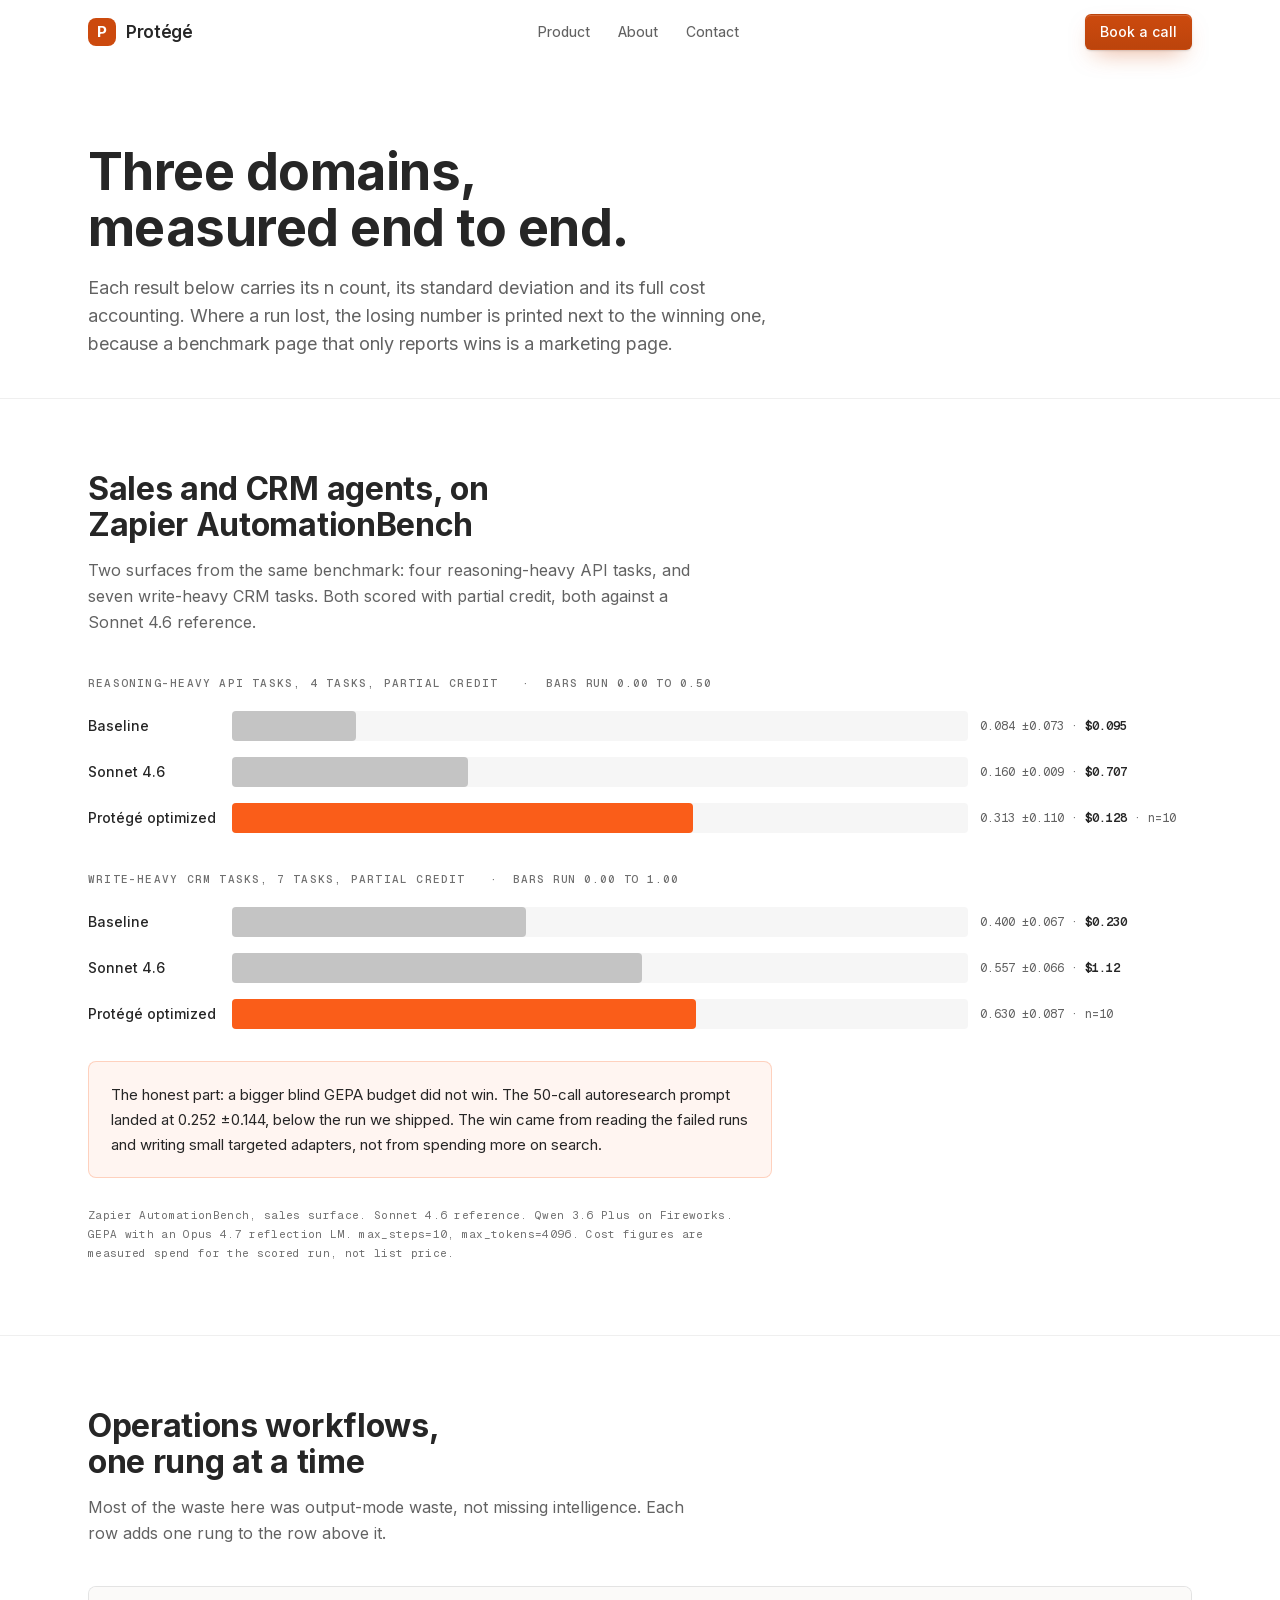
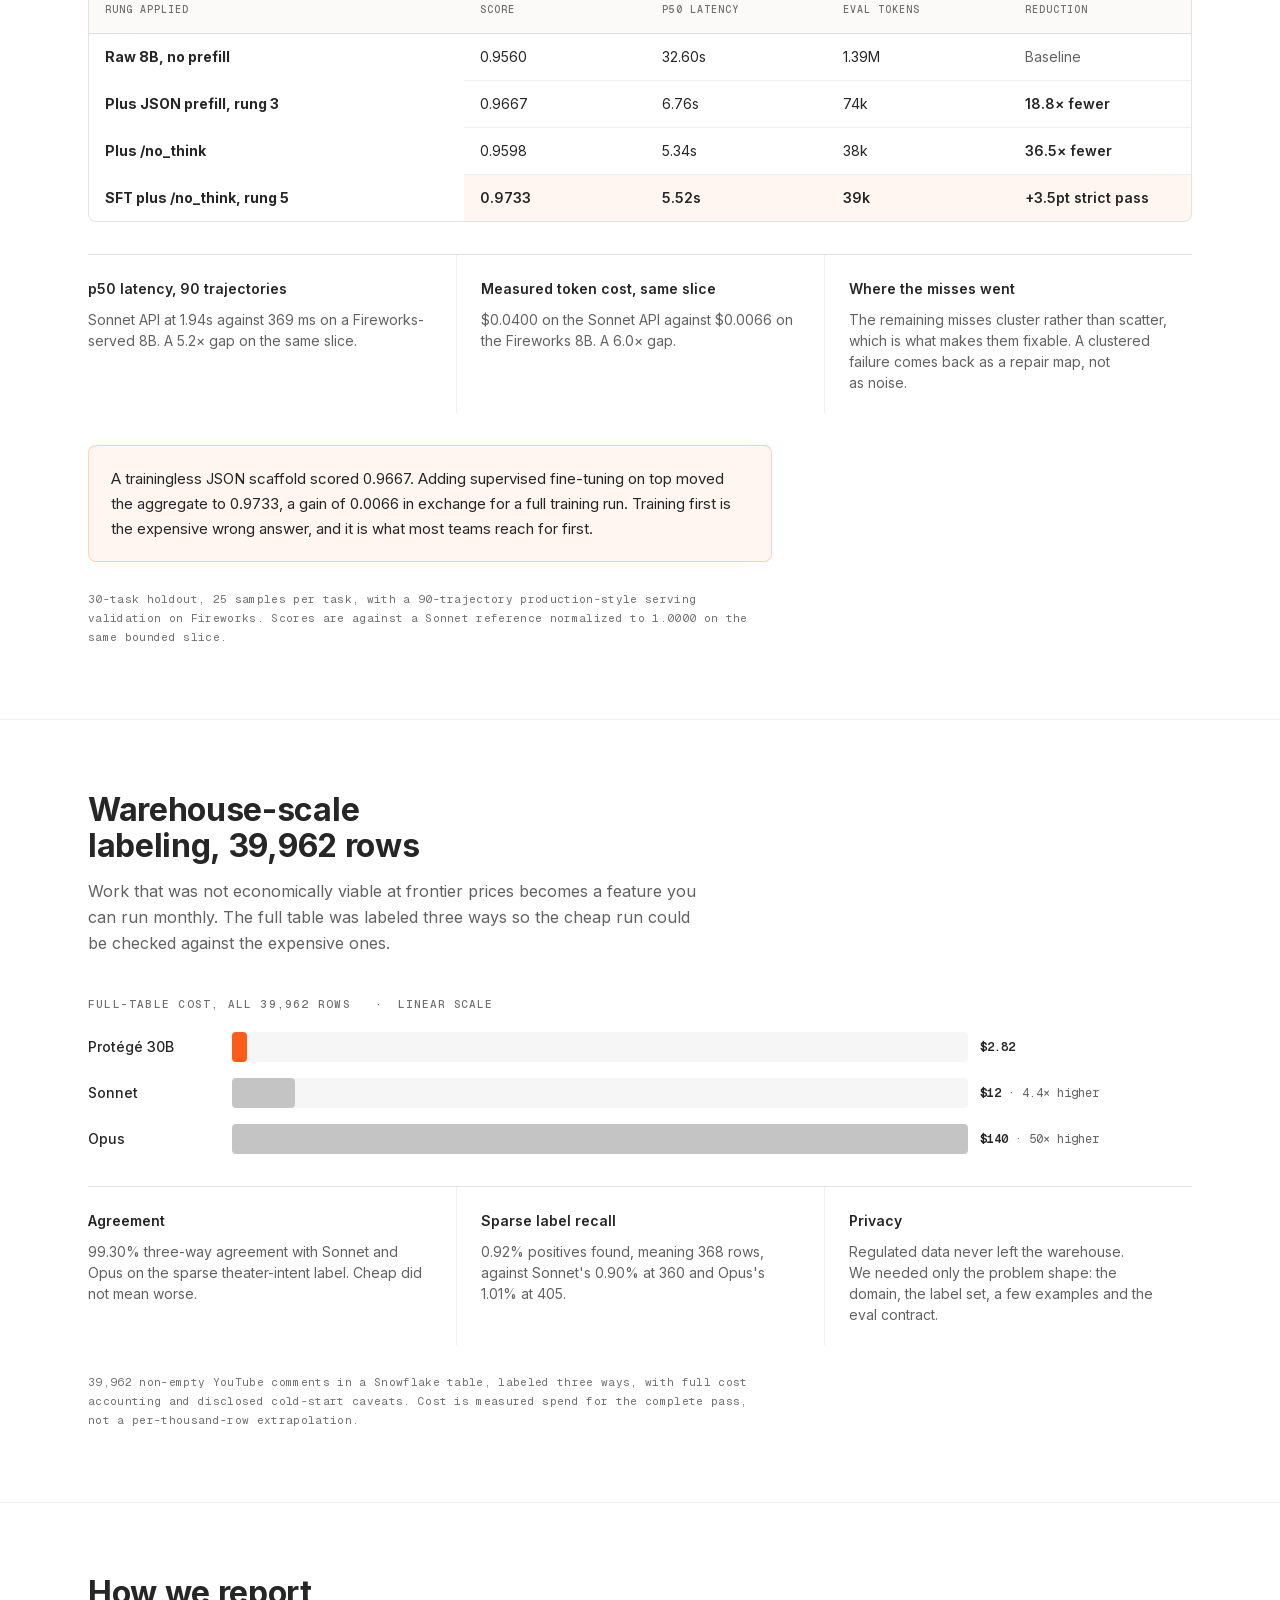
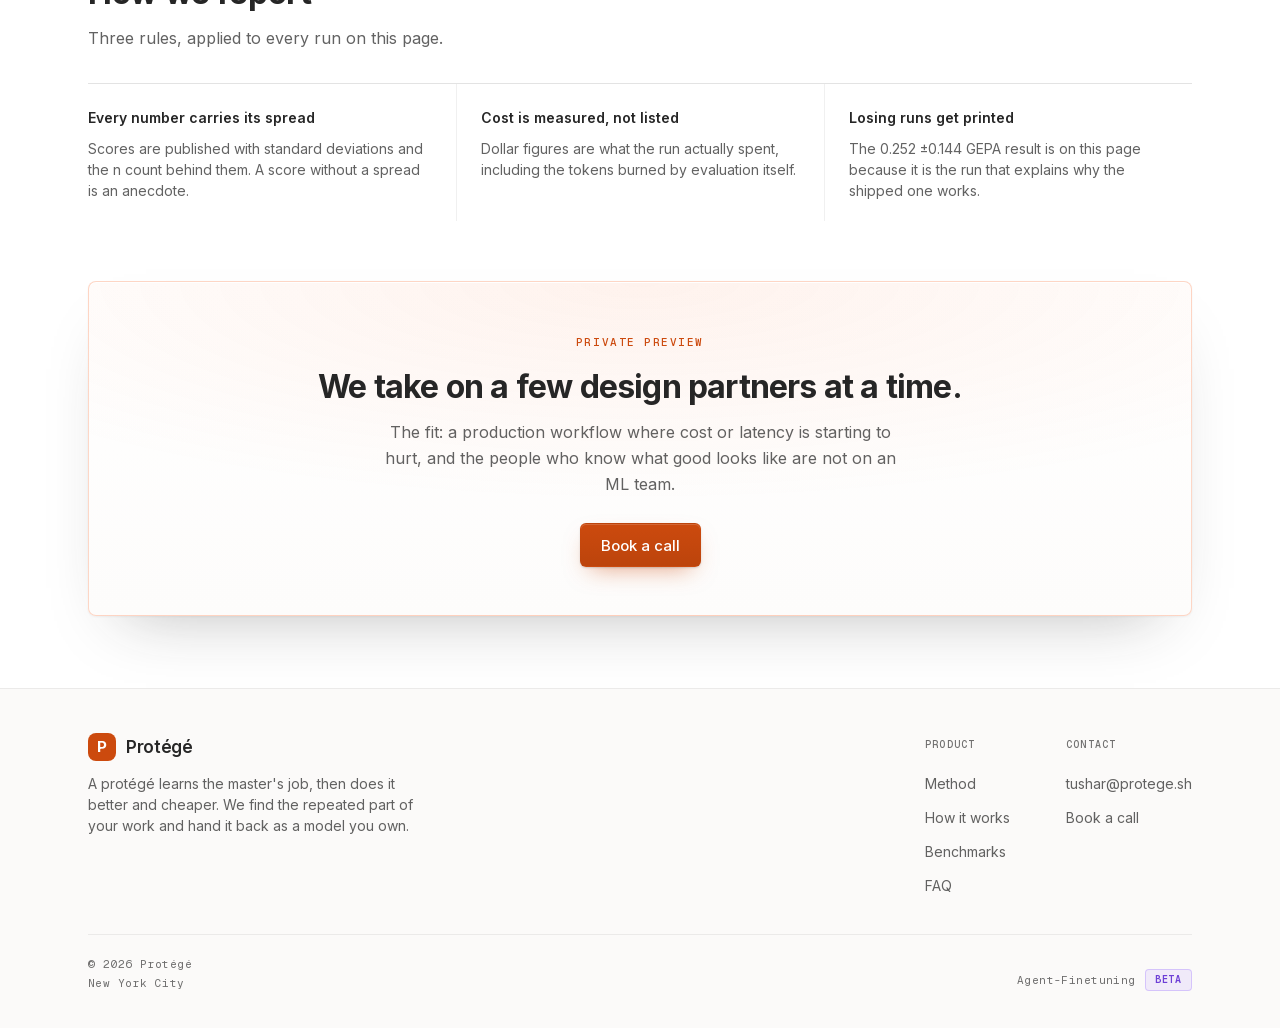
==== commit 558f30b3: "Add the team page and rebuild the nav around it Nav is now Product, About, Contact and the CTA. Prod" ====
--- a/benchmarks/index.html
+++ b/benchmarks/index.html
@@ -34,10 +34,9 @@
     </a>
     <nav aria-label="Primary">
       <ul class="nav-links">
-        <li><a href="../#method">Method</a></li>
-        <li><a href="../#proof">Proof</a></li>
-        <li><a href="./">Benchmarks</a></li>
-        <li><a href="../#faq">FAQ</a></li>
+        <li><a href="../#how">Product</a></li>
+        <li><a href="../team/">About</a></li>
+        <li><a href="mailto:tushar@protege.sh">Contact</a></li>
       </ul>
     </nav>
     <div class="nav-right">
--- a/assets/css/site.css
+++ b/assets/css/site.css
@@ -1280,6 +1280,69 @@
 }
 
 /* --------------------------------------------------------------------------
+   TEAM PAGE
+   -------------------------------------------------------------------------- */
+
+.person {
+  display: grid;
+  grid-template-columns: minmax(0, 300px) minmax(0, 1fr);
+  gap: clamp(24px, 4vw, 64px);
+  align-items: start;
+}
+.person-role {
+  margin-top: 10px;
+  font-family: var(--mono);
+  font-size: 12px;
+  letter-spacing: .1em;
+  text-transform: uppercase;
+  color: var(--text-3);
+  line-height: 1.8;
+}
+.person-links {
+  list-style: none;
+  margin-top: 20px;
+  display: grid;
+  gap: 12px;
+  justify-items: start;
+}
+.person-bio p {
+  font-size: 16px;
+  line-height: 27px;
+  color: var(--text-2);
+  max-width: 66ch;
+}
+.person-bio p + p { margin-top: 16px; }
+
+.roster {
+  list-style: none;
+  margin-top: 32px;
+  border-top: 1px solid var(--border-muted);
+}
+.roster li {
+  display: flex;
+  flex-wrap: wrap;
+  align-items: baseline;
+  justify-content: space-between;
+  gap: 4px 24px;
+  padding-block: 16px;
+  border-bottom: 1px solid var(--border-faint);
+}
+.r-name { font-size: 16px; font-weight: 550; letter-spacing: -.01em; }
+.r-role {
+  font-family: var(--mono);
+  font-size: 11px;
+  letter-spacing: .1em;
+  text-transform: uppercase;
+  color: var(--text-3);
+}
+.roster .is-open .r-name { color: var(--text-2); }
+.roster .is-open .r-role { color: var(--heat-text); }
+
+@media (max-width: 780px) {
+  .person { grid-template-columns: 1fr; }
+}
+
+/* --------------------------------------------------------------------------
    END CTA
    Centred, because it is the last thing on the page with nothing to align to.
    -------------------------------------------------------------------------- */
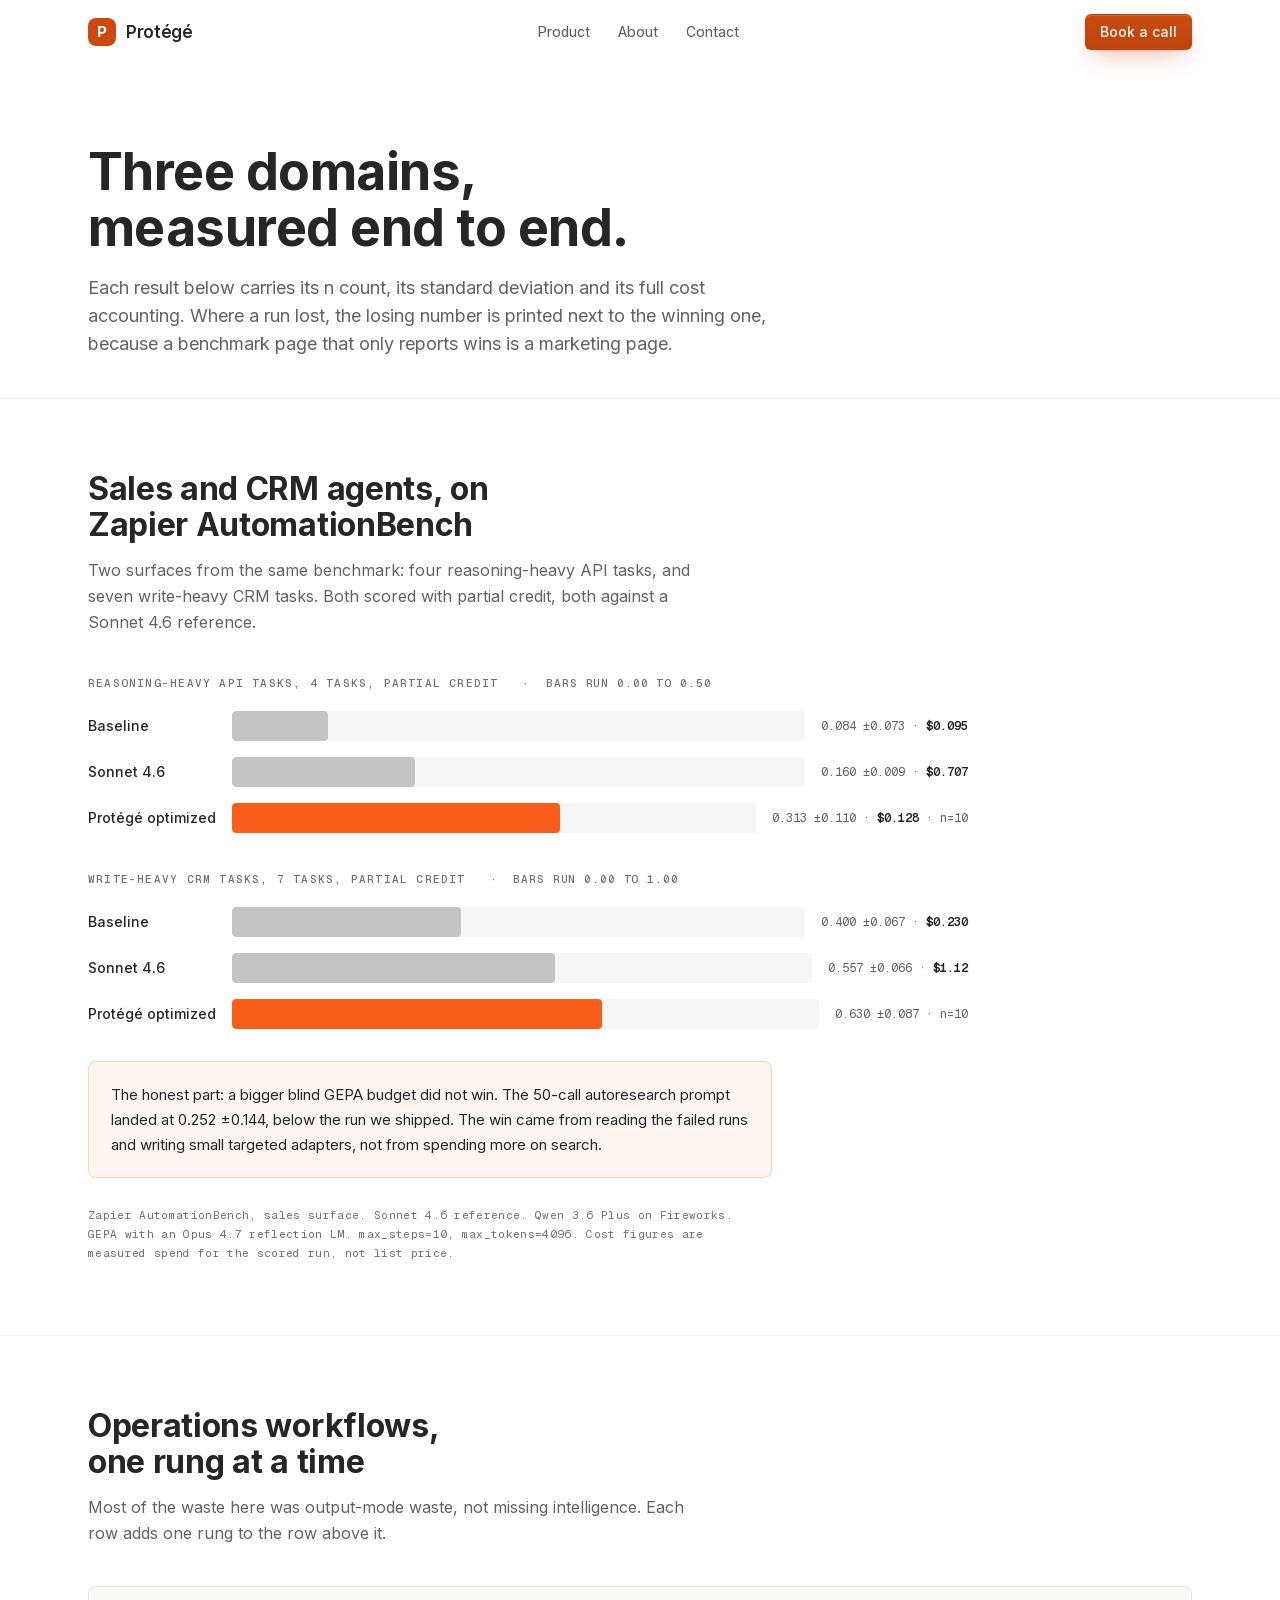
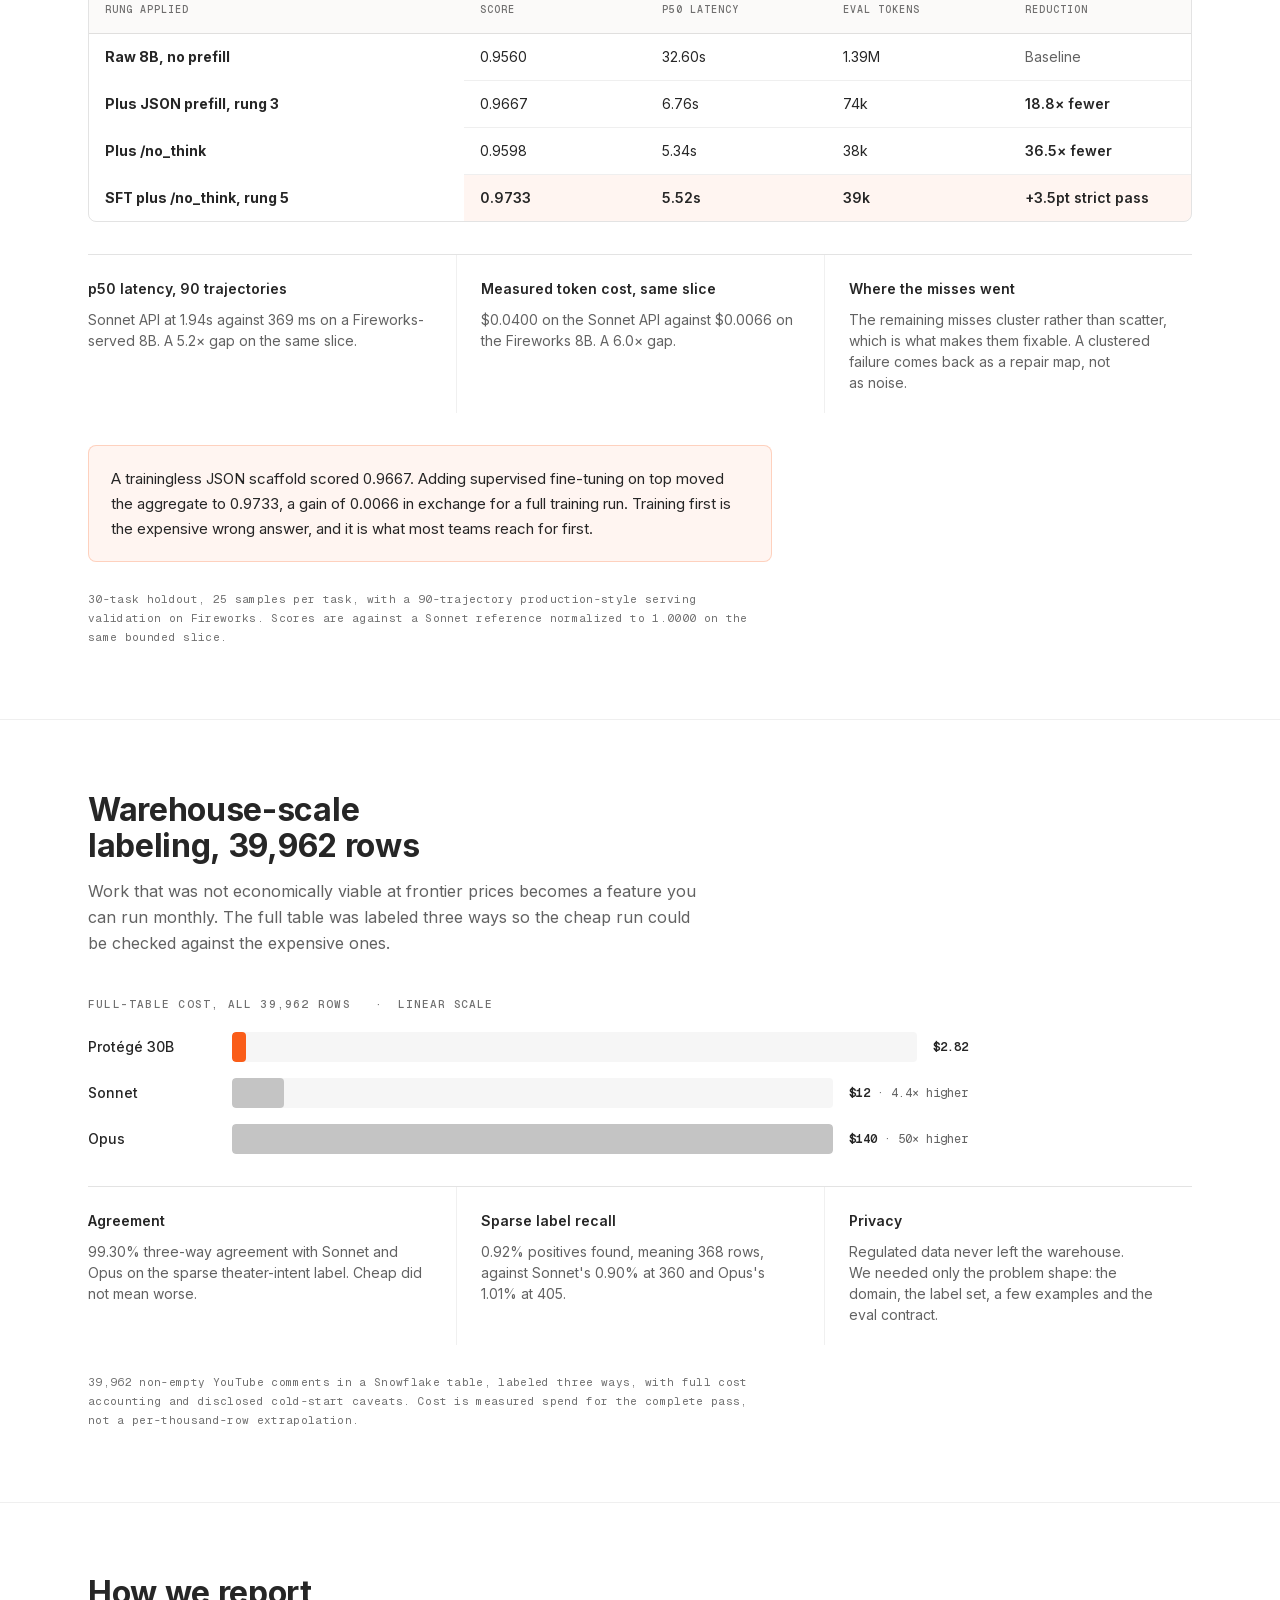
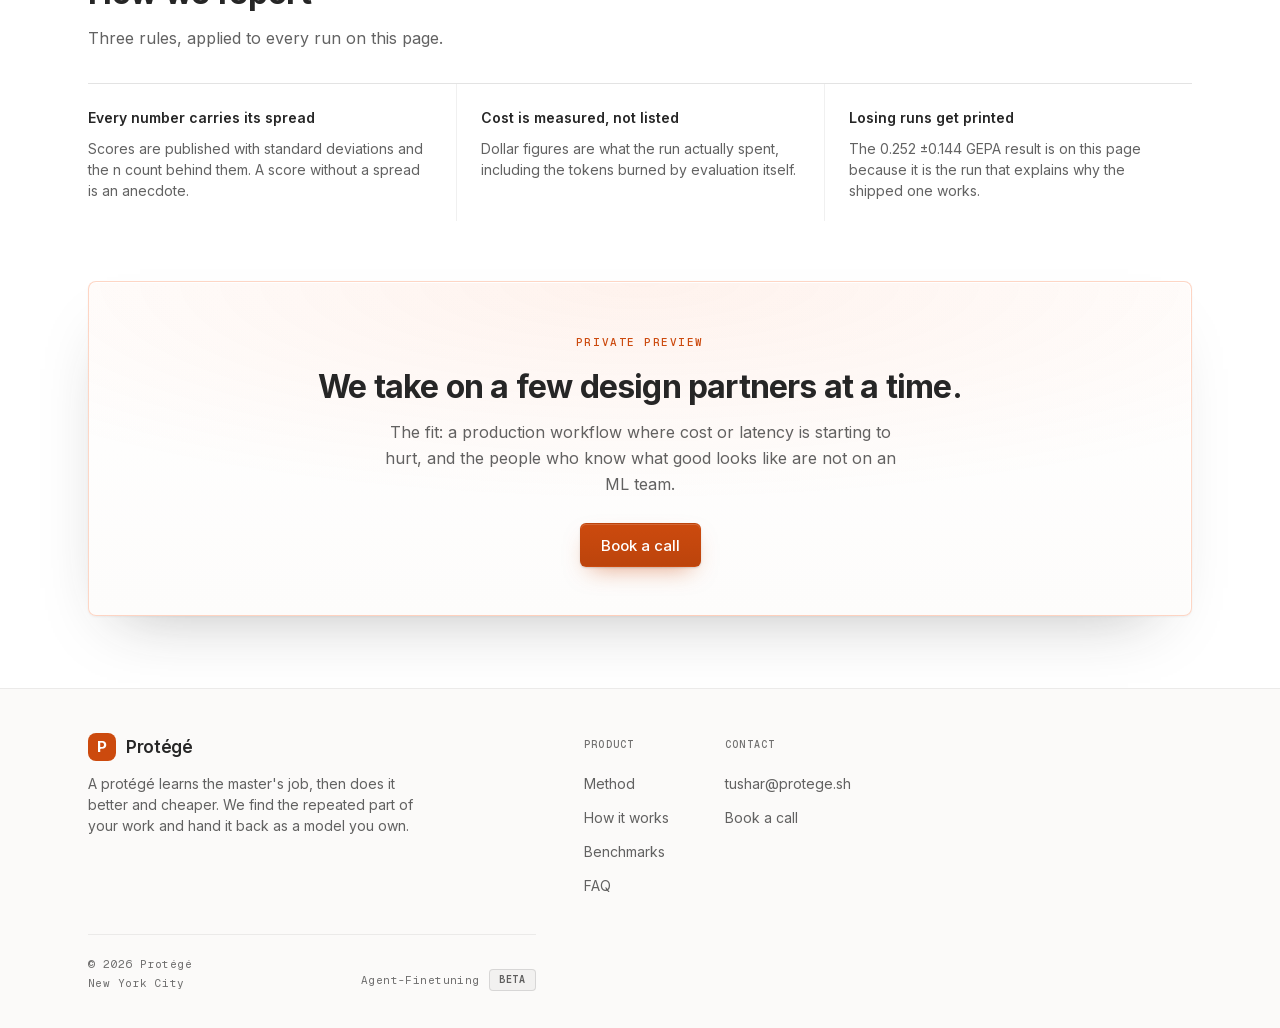
==== commit 0a36b4c3: "Act on three audits: taste, craft/a11y, and SEO Three real P0s, one of them mine:  body{overflow-x:h" ====
--- a/benchmarks/index.html
+++ b/benchmarks/index.html
@@ -3,23 +3,103 @@
 <head>
 <meta charset="UTF-8">
 <meta name="viewport" content="width=device-width,initial-scale=1">
-<title>Benchmarks: three domains, full runs, including the failures</title>
-<meta name="description" content="Full results for Protégé across Zapier AutomationBench, a 30-task operations holdout, and a 39,962-row warehouse labeling run. n counts, standard deviations, cost accounting, and the runs that lost.">
+<title>LLM post-training benchmarks: three domains, full runs, and the failures — Protégé</title>
+<meta name="description" content="Measured LLM routing and post-training results across Zapier AutomationBench, a 30-task operations holdout, and 39,962 labeled rows. n counts, standard deviations, losing runs included.">
 <meta name="theme-color" content="#ffffff">
 <meta name="color-scheme" content="light">
 
+<link rel="canonical" href="https://protege.sh/benchmarks/">
+
 <meta property="og:type" content="article">
+<meta property="og:site_name" content="Protégé">
+<meta property="og:locale" content="en_US">
 <meta property="og:url" content="https://protege.sh/benchmarks/">
-<meta property="og:title" content="Protégé benchmarks: three domains, full runs">
+<meta property="og:title" content="Protégé benchmarks: three domains, full runs, including the failures">
 <meta property="og:description" content="n counts, standard deviations, cost accounting, and the runs that lost.">
 <meta property="og:image" content="https://protege.sh/assets/og.png">
+<meta property="og:image:width" content="1200">
+<meta property="og:image:height" content="630">
+<meta property="og:image:type" content="image/png">
+<meta property="og:image:alt" content="Protégé benchmark results across three domains">
 <meta name="twitter:card" content="summary_large_image">
+<meta name="twitter:title" content="Protégé benchmarks: three domains, full runs, including the failures">
+<meta name="twitter:description" content="n counts, standard deviations, cost accounting, and the runs that lost.">
+<meta name="twitter:image" content="https://protege.sh/assets/og.png">
+<meta name="twitter:image:alt" content="Protégé benchmark results across three domains">
+<meta property="article:published_time" content="2026-08-05T00:00:00Z">
+<meta property="article:modified_time" content="2026-08-05T00:00:00Z">
+<meta property="article:author" content="Tushar Jain">
 
 <link rel="icon" href="../assets/favicon.svg" type="image/svg+xml">
 <link rel="preload" href="../assets/fonts/inter-latin.woff2" as="font" type="font/woff2" crossorigin>
 <link rel="preload" href="../assets/fonts/geist-mono-latin.woff2" as="font" type="font/woff2" crossorigin>
+<link rel="preload" href="../assets/fonts/inter-latin-ext.woff2" as="font" type="font/woff2" crossorigin>
 <link rel="stylesheet" href="../assets/css/site.css">
-<script>document.documentElement.className += " js";</script>
+<script>document.documentElement.className+=" js";setTimeout(function(){if(!window.__protegeReady)document.documentElement.className=document.documentElement.className.replace(" js","")},2500)</script>
+<noscript><style>.reveal{opacity:1!important;transform:none!important}</style></noscript>
+<script type="application/ld+json">
+{
+  "@context": "https://schema.org",
+  "@graph": [
+    {
+      "@type": "TechArticle",
+      "@id": "https://protege.sh/benchmarks/#article",
+      "headline": "Protégé benchmarks: three domains, full runs, including the failures",
+      "description": "Measured LLM routing and post-training results across Zapier AutomationBench, a 30-task operations holdout, and 39,962 labeled rows. n counts, standard deviations, cost accounting, losing runs included.",
+      "url": "https://protege.sh/benchmarks/",
+      "mainEntityOfPage": "https://protege.sh/benchmarks/",
+      "image": "https://protege.sh/assets/og.png",
+      "datePublished": "2026-08-05",
+      "dateModified": "2026-08-05",
+      "inLanguage": "en",
+      "author": {
+        "@type": "Person",
+        "name": "Tushar Jain",
+        "jobTitle": "Founder, Protégé"
+      },
+      "publisher": {
+        "@id": "https://protege.sh/#organization"
+      },
+      "about": [
+        {
+          "@type": "Thing",
+          "name": "LLM post-training"
+        },
+        {
+          "@type": "Thing",
+          "name": "LLM routing"
+        },
+        {
+          "@type": "Thing",
+          "name": "Inference cost reduction"
+        },
+        {
+          "@type": "Thing",
+          "name": "Eval-driven optimization"
+        }
+      ],
+      "keywords": "LLM post-training, supervised fine-tuning, LLM routing, eval-driven optimization, inference cost reduction, open model fine-tuning"
+    },
+    {
+      "@type": "BreadcrumbList",
+      "itemListElement": [
+        {
+          "@type": "ListItem",
+          "position": 1,
+          "name": "Home",
+          "item": "https://protege.sh/"
+        },
+        {
+          "@type": "ListItem",
+          "position": 2,
+          "name": "Benchmarks",
+          "item": "https://protege.sh/benchmarks/"
+        }
+      ]
+    }
+  ]
+}
+</script>
 </head>
 <body>
 
@@ -45,7 +125,7 @@
   </div>
 </header>
 
-<main id="main">
+<main id="main" tabindex="-1">
 
 <section class="page-head">
   <div class="wrap">
@@ -65,15 +145,15 @@
         <h3>Reasoning-heavy API tasks, 4 tasks, partial credit <span class="scale">bars run 0.00 to 0.50</span></h3>
         <div class="bar">
           <span class="who">Baseline</span>
-          <span class="track"><i class="fill" style="width:16.8%"></i><span class="val">0.084 &plusmn;0.073 &middot; <b>$0.095</b></span></span>
+          <span class="track"><span class="fill" style="width:16.8%"></span></span><span class="val">0.084 &plusmn;0.073 &middot; <b>$0.095</b></span>
         </div>
         <div class="bar">
           <span class="who">Sonnet 4.6</span>
-          <span class="track"><i class="fill" style="width:32%"></i><span class="val">0.160 &plusmn;0.009 &middot; <b>$0.707</b></span></span>
+          <span class="track"><span class="fill" style="width:32%"></span></span><span class="val">0.160 &plusmn;0.009 &middot; <b>$0.707</b></span>
         </div>
         <div class="bar is-us">
           <span class="who">Protégé optimized</span>
-          <span class="track"><i class="fill" style="width:62.6%"></i><span class="val">0.313 &plusmn;0.110 &middot; <b>$0.128</b> &middot; n=10</span></span>
+          <span class="track"><span class="fill" style="width:62.6%"></span></span><span class="val">0.313 &plusmn;0.110 &middot; <b>$0.128</b> &middot; n=10</span>
         </div>
       </div>
 
@@ -81,15 +161,15 @@
         <h3>Write-heavy CRM tasks, 7 tasks, partial credit <span class="scale">bars run 0.00 to 1.00</span></h3>
         <div class="bar">
           <span class="who">Baseline</span>
-          <span class="track"><i class="fill" style="width:40%"></i><span class="val">0.400 &plusmn;0.067 &middot; <b>$0.230</b></span></span>
+          <span class="track"><span class="fill" style="width:40%"></span></span><span class="val">0.400 &plusmn;0.067 &middot; <b>$0.230</b></span>
         </div>
         <div class="bar">
           <span class="who">Sonnet 4.6</span>
-          <span class="track"><i class="fill" style="width:55.7%"></i><span class="val">0.557 &plusmn;0.066 &middot; <b>$1.12</b></span></span>
+          <span class="track"><span class="fill" style="width:55.7%"></span></span><span class="val">0.557 &plusmn;0.066 &middot; <b>$1.12</b></span>
         </div>
         <div class="bar is-us">
           <span class="who">Protégé optimized</span>
-          <span class="track"><i class="fill" style="width:63%"></i><span class="val">0.630 &plusmn;0.087 &middot; n=10</span></span>
+          <span class="track"><span class="fill" style="width:63%"></span></span><span class="val">0.630 &plusmn;0.087 &middot; n=10</span>
         </div>
       </div>
     </div>
@@ -106,7 +186,7 @@
     <h2 class="t-h4">Operations workflows, one rung at a time</h2>
     <p class="bmk-sub">Most of the waste here was output-mode waste, not missing intelligence. Each row adds one rung to the row above it.</p>
 
-    <div class="table-scroll">
+    <div class="table-scroll" tabindex="0" role="region" aria-label="Eval score, latency and token burn by rung">
       <table class="grid">
         <caption class="sr-only">Eval score, latency and token burn by rung on a 30-task operations holdout</caption>
         <thead>
@@ -171,15 +251,15 @@
         <h3>Full-table cost, all 39,962 rows <span class="scale">linear scale</span></h3>
         <div class="bar is-us">
           <span class="who">Protégé 30B</span>
-          <span class="track"><i class="fill" style="width:2%"></i><span class="val"><b>$2.82</b></span></span>
+          <span class="track"><span class="fill" style="width:2%"></span></span><span class="val"><b>$2.82</b></span>
         </div>
         <div class="bar">
           <span class="who">Sonnet</span>
-          <span class="track"><i class="fill" style="width:8.6%"></i><span class="val"><b>$12</b> &middot; 4.4&times; higher</span></span>
+          <span class="track"><span class="fill" style="width:8.6%"></span></span><span class="val"><b>$12</b> &middot; 4.4&times; higher</span>
         </div>
         <div class="bar">
           <span class="who">Opus</span>
-          <span class="track"><i class="fill" style="width:100%"></i><span class="val"><b>$140</b> &middot; 50&times; higher</span></span>
+          <span class="track"><span class="fill" style="width:100%"></span></span><span class="val"><b>$140</b> &middot; 50&times; higher</span>
         </div>
       </div>
     </div>
--- a/assets/css/site.css
+++ b/assets/css/site.css
@@ -1,4 +1,35 @@
-@import url("../fonts/faces.css");
+@font-face {
+  font-family: 'Geist Mono';
+  font-style: normal;
+  font-weight: 400 600;
+  font-display: swap;
+  src: url(../fonts/geist-mono-latin-ext.woff2) format('woff2');
+  unicode-range: U+0100-02BA, U+02BD-02C5, U+02C7-02CC, U+02CE-02D7, U+02DD-02FF, U+0304, U+0308, U+0329, U+1D00-1DBF, U+1E00-1E9F, U+1EF2-1EFF, U+2020, U+20A0-20AB, U+20AD-20C0, U+2113, U+2C60-2C7F, U+A720-A7FF;
+}
+@font-face {
+  font-family: 'Geist Mono';
+  font-style: normal;
+  font-weight: 400 600;
+  font-display: swap;
+  src: url(../fonts/geist-mono-latin.woff2) format('woff2');
+  unicode-range: U+0000-00FF, U+0131, U+0152-0153, U+02BB-02BC, U+02C6, U+02DA, U+02DC, U+0304, U+0308, U+0329, U+2000-206F, U+20AC, U+2122, U+2191, U+2193, U+2212, U+2215, U+FEFF, U+FFFD;
+}
+@font-face {
+  font-family: 'Inter';
+  font-style: normal;
+  font-weight: 400 800;
+  font-display: swap;
+  src: url(../fonts/inter-latin-ext.woff2) format('woff2');
+  unicode-range: U+0100-02BA, U+02BD-02C5, U+02C7-02CC, U+02CE-02D7, U+02DD-02FF, U+0304, U+0308, U+0329, U+1D00-1DBF, U+1E00-1E9F, U+1EF2-1EFF, U+2020, U+20A0-20AB, U+20AD-20C0, U+2113, U+2C60-2C7F, U+A720-A7FF;
+}
+@font-face {
+  font-family: 'Inter';
+  font-style: normal;
+  font-weight: 400 800;
+  font-display: swap;
+  src: url(../fonts/inter-latin.woff2) format('woff2');
+  unicode-range: U+0000-00FF, U+0131, U+0152-0153, U+02BB-02BC, U+02C6, U+02DA, U+02DC, U+0304, U+0308, U+0329, U+2000-206F, U+20AC, U+2122, U+2191, U+2193, U+2212, U+2215, U+FEFF, U+FFFD;
+}
 
 /* ==========================================================================
    PROTÉGÉ
@@ -17,15 +48,18 @@
   --heat-6: rgba(250, 93, 25, .06);
   /* heat-100 is 3.14:1 on white, so it carries fills, strokes, borders and
      display numerals only. Anything at text size uses heat-text (4.59:1). */
-  --heat-text: #cc4a0e;
+  --heat-text: #cc4a0e;        /* 4.59:1 on white, the floor for heat as type */
   --heat-text-hover: #b03f0b;
+  --heat-press: #a93c09;
+  --heat-on-dark: #ffa477;     /* 8.2:1 on --bg-dark */
+  /* the light source, so shadows and highlights agree on where it is */
+  --lit-x: -6px;
 
   /* accents */
   --accent-black: #262626;
   --accent-white: #ffffff;
   --accent-forest: #42c366;
-  --accent-amethyst: #9061ff;
-
+  
   /* black alpha ramp */
   --black-a88: rgba(38, 38, 38, .88);
   --black-a72: rgba(38, 38, 38, .72);
@@ -95,8 +129,6 @@
   line-height: 24px;
   font-feature-settings: "cv05" 1;
   -webkit-font-smoothing: antialiased;
-  text-rendering: optimizeLegibility;
-  overflow-x: hidden;
 }
 
 a { color: inherit; }
@@ -160,7 +192,7 @@
 strong, .strong { font-weight: 600; color: var(--accent-black); }
 
 h1, h2, h3, h4 { text-wrap: balance; }
-p { text-wrap: pretty; }
+p, li, figcaption, summary, .rung .meta, .lede, .ch-foot, .meter-note { text-wrap: pretty; }
 
 .lede {
   font-size: 18px;
@@ -190,6 +222,9 @@
 }
 
 section { padding-block: clamp(64px, 9vw, 112px); }
+/* dense sections get room, light ones get compressed, so the page breathes */
+#proof, #method { padding-block: clamp(72px, 10vw, 132px); }
+#compare, #faq, #audit { padding-block: clamp(56px, 7vw, 88px); }
 section.tight { padding-block: clamp(48px, 6vw, 72px); }
 .band-lighter {
   /* the seam fades in and out rather than butting against white */
@@ -276,8 +311,14 @@
   letter-spacing: -.02em;
 }
 
-@media (max-width: 860px) {
-  .nav-links { display: none; }
+/* three short items fit a phone once the wordmark steps aside */
+@media (max-width: 700px) {
+  .nav-links { gap: 16px; font-size: 13px; }
+  .nav .wrap { gap: 12px; }
+  .brand .word { display: none; }
+}
+@media (max-width: 380px) {
+  .nav-links { gap: 12px; font-size: 12px; }
 }
 
 /* --------------------------------------------------------------------------
@@ -315,7 +356,7 @@
     0 10px 24px -10px rgba(204, 74, 14, .55);
 }
 .btn-primary:hover {
-  background: linear-gradient(180deg, #c1450c 0%, #a93c09 100%);
+  background: linear-gradient(180deg, #c1450c 0%, var(--heat-press) 100%);
   box-shadow:
     inset 0 1px 0 rgba(255, 255, 255, .16),
     0 1px 2px rgba(38, 38, 38, .18),
@@ -366,8 +407,8 @@
   text-transform: uppercase;
   white-space: nowrap;
 }
-.pill-live { background: var(--heat-12); color: #c9430c; border: 1px solid var(--heat-24); }
-.pill-beta { background: rgba(144, 97, 255, .10); color: #6d3fd6; border: 1px solid rgba(144, 97, 255, .28); }
+.pill-live { background: var(--heat-12); color: var(--heat-text); border: 1px solid var(--heat-24); }
+.pill-beta { background: var(--black-a4); color: var(--text-2); border: 1px solid var(--border-muted); }
 
 /* --------------------------------------------------------------------------
    HERO
@@ -388,7 +429,7 @@
   pointer-events: none;
   background:
     radial-gradient(52% 46% at 74% 26%, rgba(250, 93, 25, .13), transparent 68%),
-    radial-gradient(46% 40% at 96% 6%, rgba(144, 97, 255, .07), transparent 70%);
+
 }
 .hero h1 { max-width: 22ch; }
 .hero-split {
@@ -396,7 +437,7 @@
   display: grid;
   grid-template-columns: minmax(0, 1fr) minmax(0, .92fr);
   gap: clamp(28px, 5vw, 72px);
-  align-items: start;
+  align-items: end;
 }
 .hero .lede { max-width: 46ch; }
 .hero-cta {
@@ -413,12 +454,11 @@
   background: linear-gradient(180deg, #ffffff, var(--bg-lighter) 70%);
   padding: 24px 24px 20px;
   box-shadow:
-    inset 0 1px 0 #fff,
+    inset -1px 1px 0 #fff,
     0 1px 2px rgba(38, 38, 38, .04),
-    0 22px 48px -28px rgba(38, 38, 38, .28);
+    var(--lit-x) 22px 48px -28px rgba(38, 38, 38, .28);
   container-type: inline-size;
 }
-.gapfig { container-type: inline-size; }
 .gapfig figcaption {
   font-family: var(--mono);
   font-size: 10px;
@@ -430,7 +470,6 @@
   padding-top: 14px;
   border-top: 1px solid var(--border-faint);
 }
-.gapfig { container-type: inline-size; }
 .gaprow {
   display: flex;
   flex-wrap: wrap;               /* label and price drop to separate lines rather than collide */
@@ -477,7 +516,41 @@
    silhouette so six unrelated palettes do not fight the page's one accent.
    -------------------------------------------------------------------------- */
 
-.usedby { padding-block: 0 clamp(48px, 6vw, 72px); }
+section.usedby { padding-block: 0 clamp(40px, 5vw, 60px); }
+.usedby-head {
+  display: flex;
+  align-items: center;
+  justify-content: space-between;
+  gap: 16px;
+  padding-top: clamp(22px, 2.6vw, 30px);
+  border-top: 1px solid var(--border-faint);
+}
+.marquee-toggle {
+  flex-shrink: 0;
+  background: none;
+  border: 1px solid var(--border-muted);
+  border-radius: 4px;
+  padding: 5px 11px;
+  font-family: var(--mono);
+  font-size: 10px;
+  font-weight: 600;
+  letter-spacing: .1em;
+  text-transform: uppercase;
+  color: var(--text-2);
+  cursor: pointer;
+  transition: border-color .18s var(--ease), color .18s var(--ease);
+}
+.marquee-toggle:hover { border-color: var(--border-loud); color: var(--accent-black); }
+.loop-close {
+  margin-top: 26px;
+  padding-top: 18px;
+  border-top: 1px solid var(--border-faint);
+  font-size: 14px;
+  line-height: 22px;
+  color: var(--text-2);
+}
+@media (min-width: 901px) { .loop-close { display: none; } }
+.mt-28 { margin-top: 28px; }
 .usedby-label {
   font-family: var(--mono);
   font-size: 11px;
@@ -485,8 +558,6 @@
   letter-spacing: .13em;
   text-transform: uppercase;
   color: var(--text-3);
-  padding-top: clamp(28px, 4vw, 44px);
-  border-top: 1px solid var(--border-faint);
 }
 /* The one moving strip on the page. */
 .logo-marquee {
@@ -498,9 +569,11 @@
 .logo-marquee-inner {
   display: flex;
   width: max-content;
-  animation: logo-drift 34s linear infinite;
-}
-.logo-marquee:hover .logo-marquee-inner { animation-play-state: paused; }
+  animation: logo-drift 30s linear infinite;
+}
+.logo-marquee:hover .logo-marquee-inner,
+.logo-marquee:focus-within .logo-marquee-inner,
+.logo-marquee.is-paused .logo-marquee-inner { animation-play-state: paused; }
 .logo-track {
   list-style: none;
   display: flex;
@@ -524,7 +597,7 @@
   white-space: nowrap;
   color: rgba(38, 38, 38, .68);
 }
-@keyframes logo-drift { to { transform: translateX(-50%); } }
+@keyframes logo-drift { to { transform: translateX(-33.3333%); } }
 
 @media (max-width: 620px) {
   .logo-track { gap: 34px; padding-right: 34px; }
@@ -560,13 +633,13 @@
   border-radius: 8px;
   /* the warmth gathers at the bottom right, where the number gets big */
   background:
-    radial-gradient(120% 90% at 100% 100%, rgba(250, 93, 25, .07), transparent 62%),
+    radial-gradient(120% 90% at 96% 4%, rgba(250, 93, 25, .07), transparent 62%),
     linear-gradient(180deg, #ffffff, #fdfcfb);
   padding: clamp(20px, 3vw, 30px);
   box-shadow:
-    inset 0 1px 0 #fff,
+    inset -1px 1px 0 #fff,
     0 1px 2px rgba(38, 38, 38, .04),
-    0 26px 56px -32px rgba(38, 38, 38, .3);
+    var(--lit-x) 26px 56px -32px rgba(38, 38, 38, .3);
 }
 .meter-head {
   display: flex;
@@ -626,12 +699,12 @@
 .meter-scale li:last-child .v { color: var(--heat-text); }
 
 .meter-punch {
-  margin-top: 6px;
+  margin-top: 22px;
   padding: 18px 20px;
   border-radius: 6px;
-  background: linear-gradient(135deg, #2e2e2e 0%, #1c1c1c 100%);
-  box-shadow: 0 1px 2px rgba(38, 38, 38, .2), 0 16px 34px -18px rgba(38, 38, 38, .5);
-  color: #fff;
+  background: var(--heat-6);
+  border: 1px solid var(--heat-24);
+  color: var(--accent-black);
   font-size: 16px;
   line-height: 24px;
   display: flex;
@@ -644,7 +717,7 @@
   font-size: 34px;
   line-height: 1;
   letter-spacing: -.04em;
-  color: #ff8a52;      /* 5.9:1 on #262626 */
+  color: var(--heat-text);
 }
 .meter-note {
   margin-top: 16px;
@@ -691,12 +764,9 @@
 
 .proof {
   position: relative;
-  background: var(--bg-dark);
+  background: linear-gradient(180deg, #22272b 0%, var(--bg-dark) 34%, #1a1e21 100%);
   color: var(--accent-white);
   overflow: hidden;
-}
-.proof {
-  background: linear-gradient(180deg, #22272b 0%, var(--bg-dark) 34%, #1a1e21 100%);
 }
 .proof::before {
   content: "";
@@ -705,7 +775,7 @@
   pointer-events: none;
   background:
     radial-gradient(820px 460px at 86% -16%, rgba(250, 93, 25, .20), transparent 62%),
-    radial-gradient(640px 440px at -6% 112%, rgba(144, 97, 255, .11), transparent 60%);
+    radial-gradient(640px 440px at -6% 112%, rgba(255, 255, 255, .05), transparent 60%);
 }
 /* the lit top edge: warm where the source is, cool as it falls away */
 .proof::after {
@@ -780,7 +850,7 @@
 .ch-row.is-us .ch-name { color: var(--accent-white); font-weight: 550; }
 .ch-row.is-us .ch-track i {
   background: linear-gradient(180deg, #ff7a3d, var(--heat-100));
-  box-shadow: 0 0 18px -2px rgba(250, 93, 25, .5);
+  box-shadow: inset 0 1px 0 rgba(255, 255, 255, .28);
 }
 .ch-row.is-us .ch-val { color: var(--heat-100); }
 .ch-foot {
@@ -792,10 +862,10 @@
 }
 .result .tlink {
   margin-top: 20px;
-  color: #ffa477;
+  color: var(--heat-on-dark);
   border-bottom-color: rgba(255, 164, 119, .3);
 }
-.result .tlink:hover { border-bottom-color: #ffa477; }
+.result .tlink:hover { border-bottom-color: var(--heat-on-dark); }
 
 .proof-foot {
   margin-top: clamp(40px, 5vw, 56px);
@@ -868,11 +938,13 @@
 }
 
 .ladder-figure {
+  position: sticky;
+  top: calc(var(--nav-h) + 24px);
   border: 1px solid var(--border-muted);
   border-radius: 8px;
   padding: 22px;
   background: linear-gradient(180deg, #ffffff, var(--bg-lighter) 72%);
-  box-shadow: inset 0 1px 0 #fff, 0 1px 2px rgba(38, 38, 38, .04), 0 22px 48px -28px rgba(38, 38, 38, .26);
+  box-shadow: inset -1px 1px 0 #fff, 0 1px 2px rgba(38, 38, 38, .04), var(--lit-x) 22px 48px -28px rgba(38, 38, 38, .26);
 }
 .ladder-figure figcaption {
   margin-top: 16px;
@@ -918,11 +990,6 @@
   overscroll-behavior-x: contain;
   border: 1px solid var(--border-muted);
   border-radius: 8px;
-  /* the fade is the scroll affordance: it disappears once the table fits */
-  background:
-    linear-gradient(to right, var(--bg-base) 30%, rgba(255,255,255,0)) left / 40px 100% no-repeat,
-    linear-gradient(to left, var(--bg-base) 30%, rgba(255,255,255,0)) right / 40px 100% no-repeat;
-  background-attachment: local, local;
 }
 table.grid {
   width: 100%;
@@ -1006,13 +1073,6 @@
   max-width: 44ch;
 }
 
-.loop-ring::before {
-  content: "";
-  position: absolute;
-  inset: -22%;
-  border-radius: 50%;
-  background: radial-gradient(closest-side, rgba(250, 93, 25, .09), transparent 72%);
-}
 .loop-ring {
   position: absolute;
   top: 50%;
@@ -1046,24 +1106,13 @@
   .loop-steps li:nth-child(4) { grid-column: 1; grid-row: auto; }
   .loop-steps p { max-width: 56ch; }
   .loop-ring { display: none; }
-  /* with the ring gone, the cycle is carried by a closing line instead */
-  .loop::after {
-    content: "Step 04 feeds step 01: the deployed model's own traces are the next capture.";
-    display: block;
-    margin-top: 24px;
-    padding-top: 18px;
-    border-top: 1px solid var(--border-faint);
-    font-size: 14px;
-    line-height: 22px;
-    color: var(--text-2);
-  }
 }
 
 /* --------------------------------------------------------------------------
    FAQ
    -------------------------------------------------------------------------- */
 
-.faq { margin-top: 40px; border-top: 1px solid var(--border-muted); }
+.faq { margin-top: 40px; max-width: 76ch; border-top: 1px solid var(--border-muted); }
 .faq details { border-bottom: 1px solid var(--border-faint); }
 .faq summary {
   list-style: none;
@@ -1116,19 +1165,8 @@
 .close h2 { max-width: 15ch; }
 .close .lede { margin-top: 16px; max-width: 44ch; }
 
-.book-card {
-  border: 1px solid var(--heat-24);
-  border-radius: 8px;
-  background:
-    radial-gradient(110% 90% at 50% 0%, rgba(250, 93, 25, .07), transparent 64%),
-    linear-gradient(180deg, #ffffff, #fdfcfb);
-  padding: 28px;
-  box-shadow:
-    inset 0 1px 0 #fff,
-    0 1px 2px rgba(38, 38, 38, .05),
-    0 28px 60px -34px rgba(38, 38, 38, .34);
-}
-.book-card .btn { width: 100%; height: 48px; font-size: 16px; }
+.book-card { padding-top: 4px; }
+.book-card .btn { height: 48px; font-size: 16px; padding-inline: 28px; }
 .book-card .fine {
   margin-top: 16px;
   font-size: 13.5px;
@@ -1152,10 +1190,16 @@
   padding-block: 44px 36px;
 }
 .foot .wrap {
-  display: flex;
-  flex-wrap: wrap;
-  gap: 32px 64px;
-  justify-content: space-between;
+  display: grid;
+  grid-template-columns: minmax(0, 1.6fr) minmax(0, 1fr) minmax(0, 1fr);
+  gap: 32px 48px;
+  align-items: start;
+}
+.foot nav { display: contents; }
+
+@media (max-width: 760px) {
+  .foot .wrap { grid-template-columns: repeat(2, minmax(0, 1fr)); }
+  .foot .about { grid-column: 1 / -1; }
 }
 .foot .about { max-width: 34ch; }
 .foot .about p { margin-top: 12px; font-size: 14px; line-height: 21px; color: var(--text-2); }
@@ -1201,6 +1245,19 @@
 .fig-axis { font-family: var(--mono); font-size: 12px; fill: var(--text-3); letter-spacing: .06em; }
 .fig-label { font-family: var(--mono); font-size: 12.5px; fill: var(--text-2); }
 .fig-value { font-family: var(--mono); font-size: 14px; font-weight: 600; fill: var(--accent-black); }
+/* labels sit over the connector line, so give them their own edge */
+.fig-label, .fig-value { paint-order: stroke; stroke: #fff; stroke-width: 3px; stroke-linejoin: round; }
+/* below 620 the 460-unit viewBox renders ~270px wide, which would put this
+   type at 7px. Scroll the figure at its real size instead of shrinking it. */
+@media (max-width: 620px) {
+  .ladder-figure { overflow-x: auto; }
+  .ladder-figure svg { min-width: 420px; }
+  .fig-label { font-size: 20px; }
+  .fig-axis { font-size: 19px; }
+  .fig-value { font-size: 22px; }
+}
+/* cap the figure so a single-column layout does not blow the type up */
+.ladder-figure svg { max-width: 560px; margin-inline: auto; }
 .fig-grid { stroke: var(--border-faint); stroke-width: 1; }
 
 /* --------------------------------------------------------------------------
@@ -1226,26 +1283,28 @@
   color: var(--text-3);
   font-weight: 500;
 }
-.bar { margin-top: 16px; display: grid; grid-template-columns: 128px minmax(0, 1fr); gap: 16px; align-items: center; }
+.bar {
+  margin-top: 16px;
+  display: grid;
+  grid-template-columns: minmax(0, 128px) minmax(0, 1fr) max-content;
+  gap: 16px;
+  align-items: center;
+}
 .bar .who { font-size: 14px; font-weight: 500; }
-.bar .track { position: relative; height: 30px; background: var(--black-a4); border-radius: 4px; }
-.bar .fill { position: absolute; inset: 0 auto 0 0; border-radius: 4px; background: var(--black-a24); }
+.bar .track { height: 30px; background: var(--black-a4); border-radius: 4px; overflow: hidden; }
+.bar .fill { display: block; height: 100%; border-radius: 4px; background: var(--black-a24); min-width: 3px; }
 .bar.is-us .fill { background: var(--heat-100); }
 .bar .val {
-  position: absolute;
-  top: 50%;
-  transform: translateY(-50%);
-  left: calc(100% + 12px);
   white-space: nowrap;
   font-family: var(--mono);
   font-size: 12px;
   color: var(--text-2);
 }
 .bar .val b { color: var(--accent-black); font-weight: 600; }
-@media (max-width: 620px) {
+@media (max-width: 720px) {
   .bar { grid-template-columns: 1fr; gap: 6px; }
   .bar .track { height: 26px; }
-  .bar .val { position: static; transform: none; display: block; margin-top: 6px; }
+  .bar .val { white-space: normal; }
 }
 
 .callout {
@@ -1356,9 +1415,9 @@
     radial-gradient(110% 100% at 50% 0%, rgba(250, 93, 25, .08), transparent 66%),
     linear-gradient(180deg, #ffffff, #fdfcfb);
   box-shadow:
-    inset 0 1px 0 #fff,
+    inset -1px 1px 0 #fff,
     0 1px 2px rgba(38, 38, 38, .05),
-    0 30px 64px -36px rgba(38, 38, 38, .34);
+    var(--lit-x) 30px 64px -36px rgba(38, 38, 38, .34);
   text-align: center;
 }
 .endcta-tag {
@@ -1397,3 +1456,31 @@
   }
   .js .reveal.in { opacity: 1; transform: none; }
 }
+
+/* --------------------------------------------------------------------------
+   PRINT
+   This page gets forwarded as evidence, so the numbers have to survive paper.
+   Browsers drop background images when printing, which would leave the dark
+   band's white type on white stock.
+   -------------------------------------------------------------------------- */
+
+@media print {
+  .nav, .skip-link, .logo-marquee, .loop-ring { display: none !important; }
+  .reveal { opacity: 1 !important; transform: none !important; }
+  section { padding-block: 24pt !important; break-inside: avoid; }
+
+  .proof, .proof .lede, .ch-name, .ch-val, .ch-foot, .result-num span, .proof-foot p {
+    color: #262626 !important;
+  }
+  .proof { background: none !important; }
+  .proof::before, .proof::after { display: none !important; }
+  .ch-track { border: 1px solid #767676; background: none !important; }
+  .ch-track i { background: #767676 !important; }
+  .ch-row.is-us .ch-track i { background: #262626 !important; }
+  .result { border-top: 1px solid #999 !important; }
+
+  .meter-punch { background: none !important; border: 1px solid #999 !important; }
+  .meter, .gapfig, .ladder-figure, .endcta, .book-card { box-shadow: none !important; }
+
+  a[href^="http"]::after { content: " (" attr(href) ")"; font-size: 9pt; word-break: break-all; }
+}
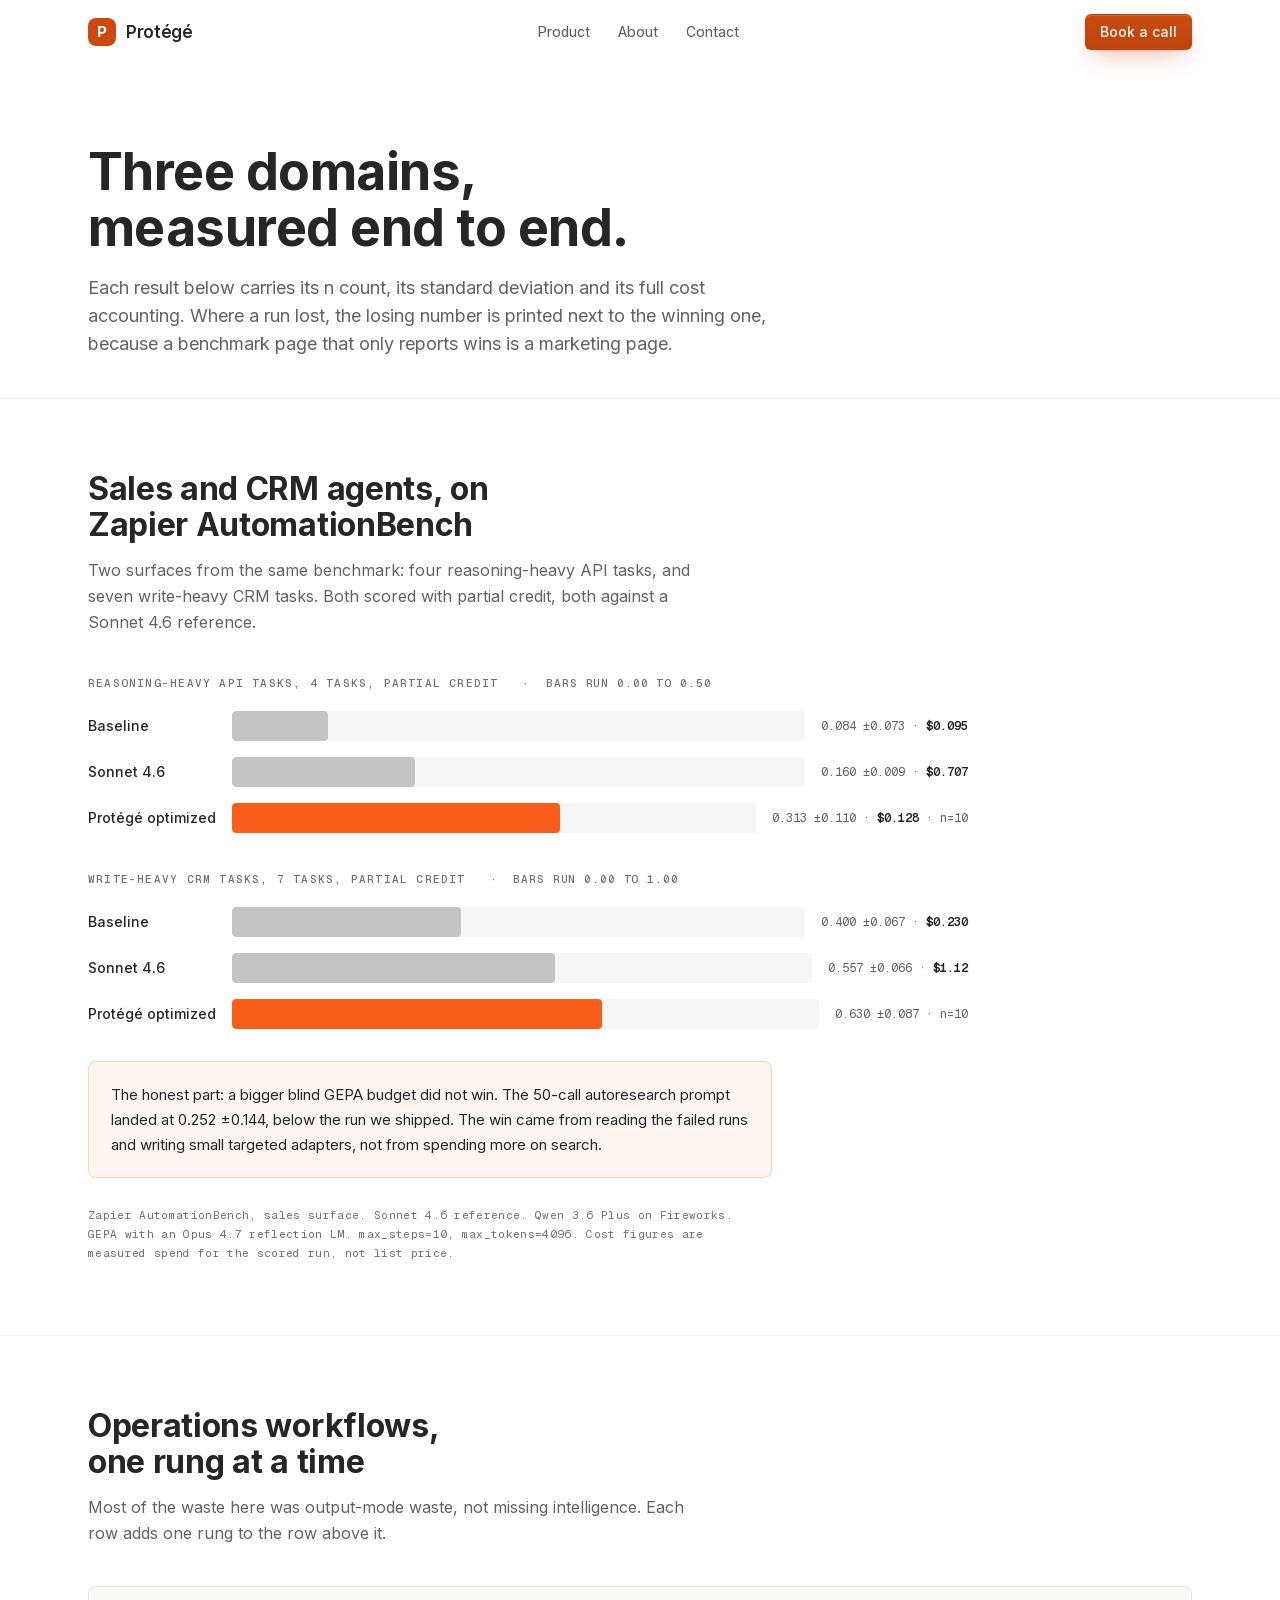
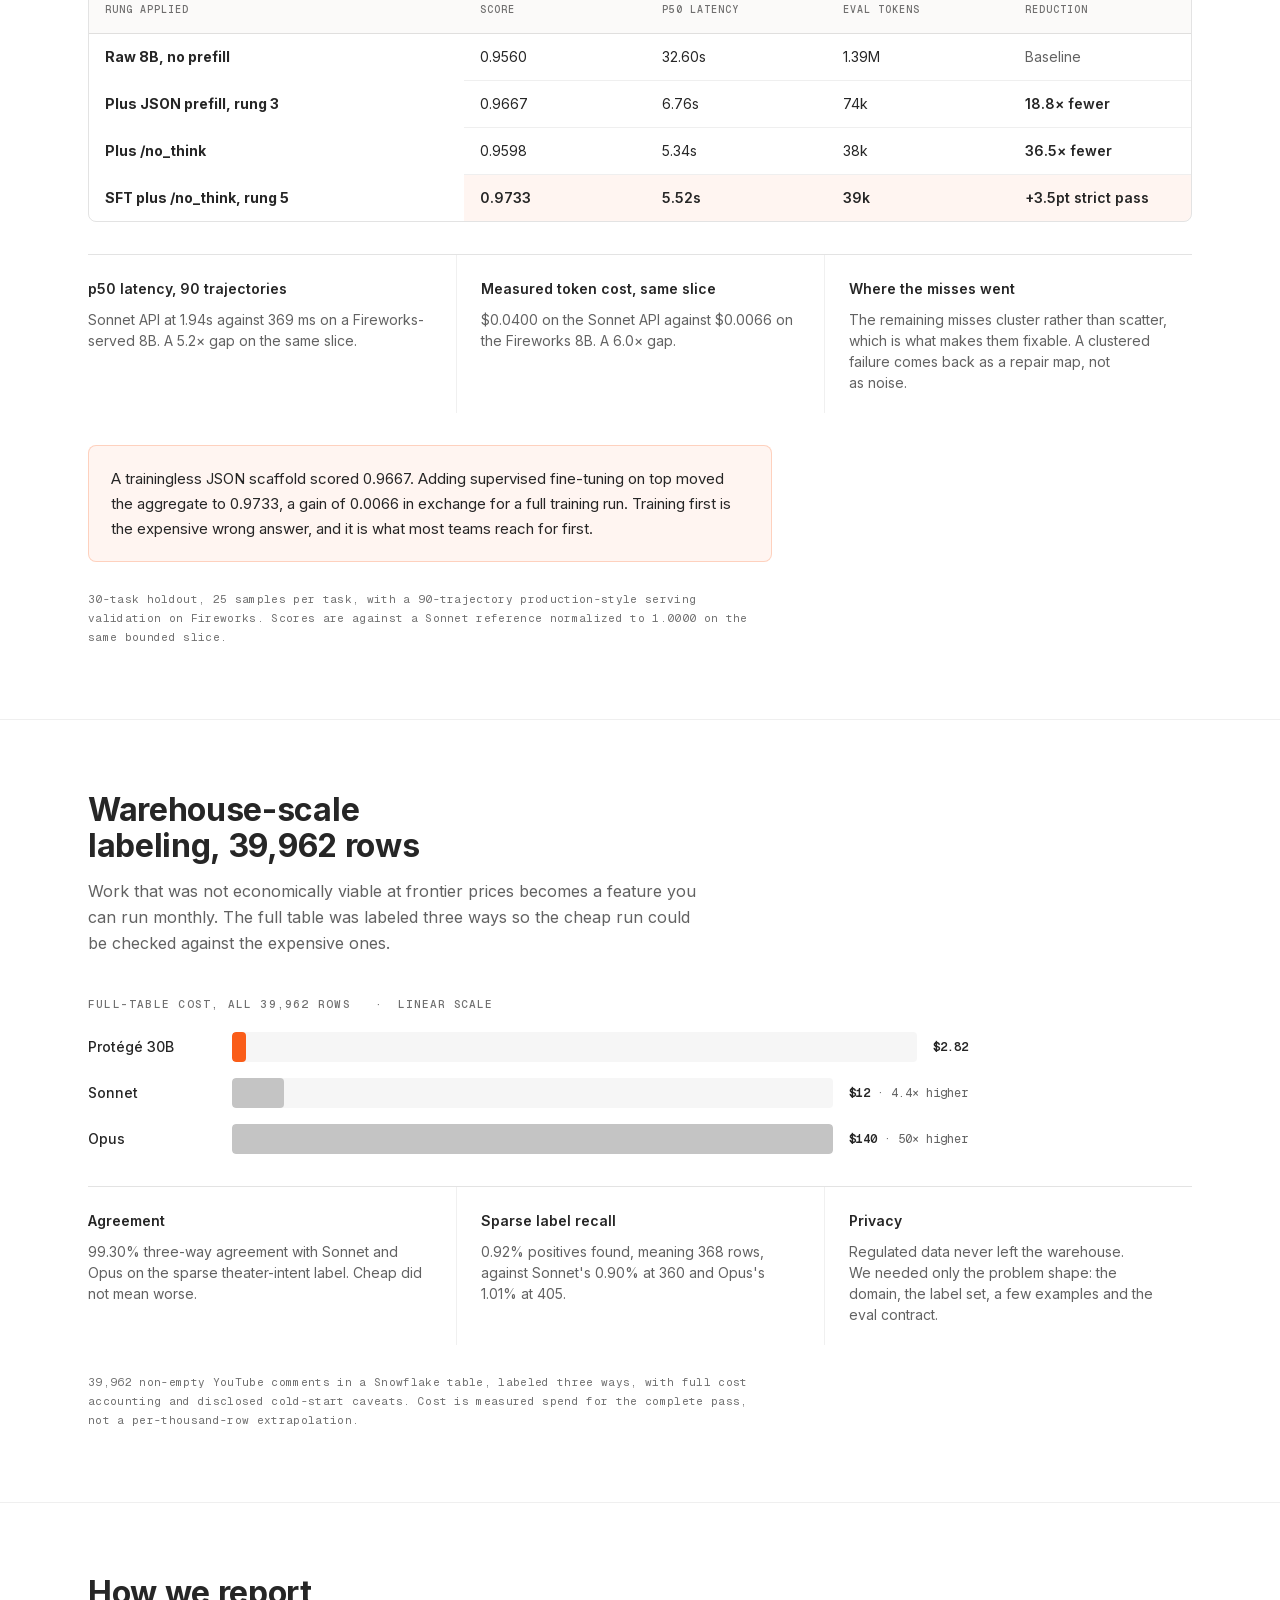
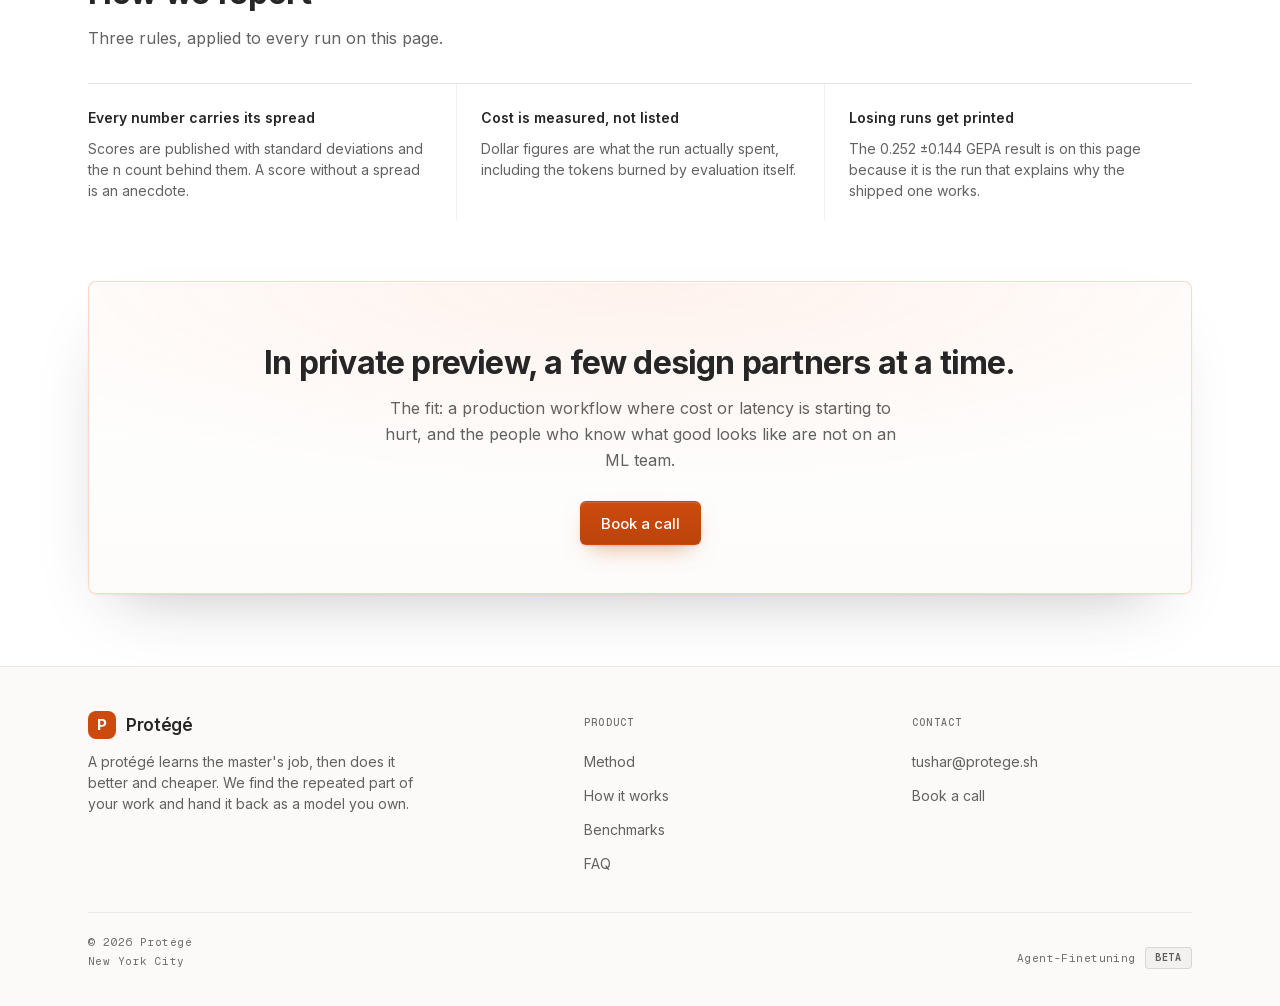
==== commit 2cf9984e: "Act on the craft and accessibility audit: P0 and every P1 The no-JS watchdog had a hole. __protegeRe" ====
--- a/benchmarks/index.html
+++ b/benchmarks/index.html
@@ -304,8 +304,7 @@
     </div>
 
     <div class="endcta">
-      <p class="endcta-tag">Private preview</p>
-      <h3>We take on a few design partners at a time.</h3>
+      <h3>In private preview, a few design partners at a time.</h3>
       <p class="endcta-body">The fit: a production workflow where cost or latency is starting to hurt, and the
         people who know what good looks like are not on an ML team.</p>
       <a class="btn btn-primary" href="https://cal.com/tushar-ironlabs" target="_blank" rel="noopener">Book a call</a>
--- a/assets/css/site.css
+++ b/assets/css/site.css
@@ -41,15 +41,12 @@
 :root {
   /* heat scale */
   --heat-100: #fa5d19;
-  --heat-88: rgba(250, 93, 25, .88);
-  --heat-56: rgba(250, 93, 25, .56);
   --heat-24: rgba(250, 93, 25, .24);
   --heat-12: rgba(250, 93, 25, .12);
   --heat-6: rgba(250, 93, 25, .06);
   /* heat-100 is 3.14:1 on white, so it carries fills, strokes, borders and
      display numerals only. Anything at text size uses heat-text (4.59:1). */
   --heat-text: #cc4a0e;        /* 4.59:1 on white, the floor for heat as type */
-  --heat-text-hover: #b03f0b;
   --heat-press: #a93c09;
   --heat-on-dark: #ffa477;     /* 8.2:1 on --bg-dark */
   /* the light source, so shadows and highlights agree on where it is */
@@ -58,15 +55,10 @@
   /* accents */
   --accent-black: #262626;
   --accent-white: #ffffff;
-  --accent-forest: #42c366;
   
   /* black alpha ramp */
-  --black-a88: rgba(38, 38, 38, .88);
   --black-a72: rgba(38, 38, 38, .72);
-  --black-a56: rgba(38, 38, 38, .56);
-  --black-a40: rgba(38, 38, 38, .40);
   --black-a24: rgba(38, 38, 38, .24);
-  --black-a12: rgba(38, 38, 38, .12);
   --black-a8: rgba(38, 38, 38, .08);
   --black-a4: rgba(38, 38, 38, .04);
 
@@ -78,9 +70,6 @@
   /* white alpha ramp, dark band only */
   --white-a72: rgba(255, 255, 255, .72);
   --white-a56: rgba(255, 255, 255, .56);
-  --white-a40: rgba(255, 255, 255, .40);
-  --white-a12: rgba(255, 255, 255, .12);
-  --white-a8: rgba(255, 255, 255, .08);
 
   /* ui */
   --border-faint: rgba(38, 38, 38, .07);
@@ -319,6 +308,7 @@
 }
 @media (max-width: 380px) {
   .nav-links { gap: 12px; font-size: 12px; }
+  .btn-sm { padding-inline: 10px; font-size: 13px; }
 }
 
 /* --------------------------------------------------------------------------
@@ -412,102 +402,164 @@
 
 /* --------------------------------------------------------------------------
    HERO
+   A distortion field behind a two-line claim. The field is drawn on canvas
+   because it is 1,800 dots being displaced every frame; CSS cannot do that,
+   and an SVG with 1,800 nodes would be worse.
    -------------------------------------------------------------------------- */
 
 .hero {
-  padding-block: clamp(56px, 8vw, 88px) clamp(56px, 8vw, 96px);
   position: relative;
   isolation: isolate;
-}
-/* a single light source for the page, warm, off the top-right shoulder */
+  overflow: hidden;
+  padding-block: clamp(64px, 9vw, 116px) clamp(56px, 8vw, 96px);
+}
+.hero .field {
+  position: absolute;
+  inset: 0;
+  z-index: -1;
+  width: 100%;
+  height: 100%;
+  pointer-events: none;
+  /* the field fades out where the type sits, so nothing competes with the claim */
+  -webkit-mask-image: radial-gradient(78% 78% at 28% 44%, transparent 12%, #000 62%);
+  mask-image: radial-gradient(78% 78% at 28% 44%, transparent 12%, #000 62%);
+}
+/* one warm source, still off the top-right shoulder */
 .hero::before {
   content: "";
   position: absolute;
-  inset: -30% 0 auto 24%;      /* no negative right inset: it pushed the document 37px wide at 375 */
+  inset: -30% 0 auto 24%;
   height: 150%;
   z-index: -1;
   pointer-events: none;
-  background:
-    radial-gradient(52% 46% at 74% 26%, rgba(250, 93, 25, .13), transparent 68%),
-
-}
-.hero h1 { max-width: 22ch; }
-.hero-split {
-  margin-top: clamp(28px, 3.4vw, 44px);
+  background: radial-gradient(52% 46% at 74% 26%, rgba(250, 93, 25, .13), transparent 68%);
+}
+
+.hero-grid {
   display: grid;
-  grid-template-columns: minmax(0, 1fr) minmax(0, .92fr);
-  gap: clamp(28px, 5vw, 72px);
-  align-items: end;
-}
-.hero .lede { max-width: 46ch; }
+  grid-template-columns: minmax(0, 1.06fr) minmax(0, .94fr);
+  gap: clamp(32px, 5vw, 72px);
+  align-items: center;
+}
+
+.hero h1 {
+  font-size: clamp(40px, 6.4vw, 82px);
+  line-height: 1.02;
+  letter-spacing: -.038em;
+  font-weight: 800;
+  max-width: 15ch;
+}
+.hero h1 em { font-style: normal; color: var(--heat-100); }
+.hero-sub {
+  margin-top: 22px;
+  font-size: clamp(17px, 1.7vw, 21px);
+  line-height: 1.5;
+  color: var(--text-2);
+  max-width: 34ch;
+}
+
+/* The job list cycles in one slot. inline-grid stacks every option in the same
+   cell, so the slot is as wide as the longest one and the line never reflows. */
+.hero-roles {
+  margin-top: 12px;
+  /* mono face, but the same size as .hero-sub so the two lines still read as
+     one thought — they differ in family only */
+  font-family: var(--mono);
+  letter-spacing: .01em;
+  font-size: clamp(17px, 1.7vw, 21px);
+  line-height: 1.5;
+  color: var(--text-2);
+  max-width: 40ch;
+}
+.roles-slot {
+  display: inline-grid;
+  vertical-align: bottom;
+}
+.roles-slot > span {
+  grid-area: 1 / 1;
+  white-space: nowrap;
+  color: var(--heat-text);
+  font-weight: 600;
+  opacity: 0;
+}
+@media (prefers-reduced-motion: no-preference) {
+  .roles-slot > span { animation: role-cycle 15s infinite; }
+  .roles-slot > span:nth-child(1) { animation-delay: 0s; }
+  .roles-slot > span:nth-child(2) { animation-delay: 3s; }
+  .roles-slot > span:nth-child(3) { animation-delay: 6s; }
+  .roles-slot > span:nth-child(4) { animation-delay: 9s; }
+  .roles-slot > span:nth-child(5) { animation-delay: 12s; }
+}
+/* the fades overlap: without it the line reads "One model per job:" with
+   nothing after it for a third of a second each cycle */
+@keyframes role-cycle {
+  0%   { opacity: 0; transform: translateY(5px); }
+  1.5% { opacity: 1; transform: none; }
+  19%  { opacity: 1; transform: none; }
+  22%, 100% { opacity: 0; transform: translateY(-5px); }
+}
+/* with motion off, the cycle becomes the plain list it was always describing */
+@media (prefers-reduced-motion: reduce) {
+  .roles-slot { display: none; }
+  .roles .sr-only {
+    position: static;
+    width: auto; height: auto;
+    margin: 0; overflow: visible;
+    clip-path: none; white-space: normal;
+    color: var(--heat-text);
+    font-weight: 500;
+  }
+}
+
+.status {
+  list-style: none;
+  margin-top: 26px;
+  display: flex;
+  flex-wrap: wrap;
+  gap: 8px;
+}
+.status .pill { height: 26px; padding-inline: 11px; }
+
 .hero-cta {
-  margin-top: 28px;
+  margin-top: 30px;
   display: flex;
   flex-wrap: wrap;
   gap: 12px;
 }
 
-/* price gap figure */
-.gapfig {
+.hero-fig {
+  transform-style: preserve-3d;
   border: 1px solid var(--border-muted);
   border-radius: 8px;
-  background: linear-gradient(180deg, #ffffff, var(--bg-lighter) 70%);
-  padding: 24px 24px 20px;
+  background: linear-gradient(180deg, rgba(255, 255, 255, .86), rgba(251, 250, 249, .9));
+  backdrop-filter: blur(6px);
+  -webkit-backdrop-filter: blur(6px);
+  padding: 22px 22px 18px;
   box-shadow:
     inset -1px 1px 0 #fff,
     0 1px 2px rgba(38, 38, 38, .04),
-    var(--lit-x) 22px 48px -28px rgba(38, 38, 38, .28);
-  container-type: inline-size;
-}
-.gapfig figcaption {
-  font-family: var(--mono);
-  font-size: 10px;
-  letter-spacing: .11em;
-  text-transform: uppercase;
-  color: var(--text-3);
-  line-height: 1.5;
-  margin-top: 18px;
+    var(--lit-x) 26px 56px -32px rgba(38, 38, 38, .3);
+}
+.hero-fig figcaption {
+  margin-top: 14px;
   padding-top: 14px;
   border-top: 1px solid var(--border-faint);
-}
-.gaprow {
-  display: flex;
-  flex-wrap: wrap;               /* label and price drop to separate lines rather than collide */
-  align-items: baseline;
-  justify-content: space-between;
-  gap: 2px 16px;
-}
-.gaprow .amt { margin-left: auto; }
-@container (max-width: 340px) {
-  .gaprow .amt { margin-left: 0; }
-}
-.gaprow + .gaprow { margin-top: 18px; }
-.gaprow .who { font-size: 14px; font-weight: 500; color: var(--text-2); }
-.gaprow .amt { font-family: var(--mono); font-size: clamp(20px, 4.6cqi, 26px); font-weight: 600; letter-spacing: -.02em; }
-.gaprow .amt span { font-size: 12px; font-weight: 500; color: var(--text-3); margin-left: 4px; }
-.gapbar { height: 10px; border-radius: 4px; margin-top: 10px; background: var(--black-a8); overflow: hidden; }
-.gapbar i { display: block; height: 100%; border-radius: 4px; background: rgba(38,38,38,.34); min-width: 3px; }
-.gapbar.is-heat i { background: var(--heat-100); }
-.gapmult {
-  margin-top: 22px;
-  display: flex;
-  align-items: baseline;
-  gap: 12px;
-}
-.gapmult b { font-size: 44px; line-height: 1; letter-spacing: -.04em; color: var(--heat-100); }
-.gapmult span { font-size: 14px; line-height: 20px; color: var(--text-2); max-width: 26ch; }
+  font-size: 13px;
+  line-height: 20px;
+  color: var(--text-3);
+}
 
 @media (max-width: 940px) {
-  .hero-split { grid-template-columns: 1fr; align-items: stretch; }
+  .hero-grid { grid-template-columns: 1fr; }
   .hero h1 { max-width: 100%; }
-}
-
+  .hero-sub { max-width: 44ch; }
+  .hero .field {
+    -webkit-mask-image: radial-gradient(120% 62% at 40% 26%, transparent 20%, #000 72%);
+    mask-image: radial-gradient(120% 62% at 40% 26%, transparent 20%, #000 72%);
+  }
+}
 @media (max-width: 620px) {
   .hero-cta .btn { width: 100%; }
-  .gaprow { flex-direction: column; align-items: flex-start; gap: 2px; }
-  .gaprow .amt { font-size: 24px; }
-  .gapmult { flex-direction: column; gap: 6px; }
-  .gapmult span { max-width: 100%; }
 }
 
 /* --------------------------------------------------------------------------
@@ -597,7 +649,9 @@
   white-space: nowrap;
   color: rgba(38, 38, 38, .68);
 }
-@keyframes logo-drift { to { transform: translateX(-33.3333%); } }
+/* two tracks, so one full track is -50%. The general form is -(100/tracks)%;
+   get this wrong and the strip visibly snaps back each cycle. */
+@keyframes logo-drift { to { transform: translateX(-50%); } }
 
 @media (max-width: 620px) {
   .logo-track { gap: 34px; padding-right: 34px; }
@@ -665,6 +719,47 @@
   letter-spacing: .1em;
   text-transform: uppercase;
   color: var(--text-3);
+}
+
+.rates {
+  display: grid;
+  grid-template-columns: repeat(3, minmax(0, 1fr));
+  gap: 0;
+  margin-top: 22px;
+  padding-bottom: 22px;
+  border-bottom: 1px solid var(--border-faint);
+}
+.rate { padding-right: 20px; }
+.rate + .rate { padding-left: 20px; border-left: 1px solid var(--border-faint); }
+.rate-who {
+  display: block;
+  font-family: var(--mono);
+  font-size: 10.5px;
+  letter-spacing: .1em;
+  text-transform: uppercase;
+  color: var(--text-3);
+}
+.rate-amt {
+  display: block;
+  margin-top: 8px;
+  font-family: var(--mono);
+  font-size: 24px;
+  font-weight: 600;
+  letter-spacing: -.02em;
+}
+.rate-amt span {
+  font-size: 11px;
+  font-weight: 500;
+  color: var(--text-3);
+  margin-left: 6px;
+  letter-spacing: 0;
+}
+.rate.is-heat .rate-amt,
+.rate.rate-x .rate-amt { color: var(--heat-text); }
+@media (max-width: 700px) {
+  .rates { grid-template-columns: 1fr; gap: 14px; }
+  .rate { padding-right: 0; }
+  .rate + .rate { padding-left: 0; border-left: none; padding-top: 14px; border-top: 1px solid var(--border-faint); }
 }
 
 .meter-scale {
@@ -832,7 +927,7 @@
   background: rgba(255, 255, 255, .07);
   overflow: hidden;
 }
-.ch-track i {
+.ch-track .fill {
   display: block;
   height: 100%;
   border-radius: 3px;
@@ -848,7 +943,7 @@
   font-variant-numeric: tabular-nums;
 }
 .ch-row.is-us .ch-name { color: var(--accent-white); font-weight: 550; }
-.ch-row.is-us .ch-track i {
+.ch-row.is-us .ch-track .fill {
   background: linear-gradient(180deg, #ff7a3d, var(--heat-100));
   box-shadow: inset 0 1px 0 rgba(255, 255, 255, .28);
 }
@@ -1112,13 +1207,17 @@
    FAQ
    -------------------------------------------------------------------------- */
 
-.faq { margin-top: 40px; max-width: 76ch; border-top: 1px solid var(--border-muted); }
+.faq { margin-top: 36px; border-top: 1px solid var(--border-muted); }
 .faq details { border-bottom: 1px solid var(--border-faint); }
+/* the whole row is the target, so it gets a hover tint and a little inset,
+   otherwise a full-width click area reads as dead space */
+.faq details { transition: background .18s var(--ease); }
+.faq details:hover { background: var(--black-a4); }
 .faq summary {
   list-style: none;
   cursor: pointer;
   padding-block: 22px;
-  padding-right: 48px;
+  padding-inline: 14px 52px;
   position: relative;
   font-size: 18px;
   line-height: 27px;
@@ -1133,7 +1232,7 @@
 .faq summary::after {
   content: "";
   position: absolute;
-  right: 6px;
+  right: 16px;
   top: 50%;
   width: 13px;
   height: 1.5px;
@@ -1145,6 +1244,7 @@
 .faq summary:hover::before,
 .faq summary:hover::after { background: var(--heat-text); }
 .faq details > p {
+  padding-inline: 14px;
   padding-bottom: 24px;
   max-width: 72ch;
   font-size: 15px;
@@ -1152,18 +1252,16 @@
   color: var(--text-2);
 }
 
+/* balance splits this into two lines even though it fits on one; the FAQ
+   heading is short enough to run full width, so opt it out */
+#faq .section-head { max-width: none; }
+#faq .section-head h2 { text-wrap: pretty; }
+
 /* --------------------------------------------------------------------------
    CLOSE + FORM
    -------------------------------------------------------------------------- */
 
-.close .wrap {
-  display: grid;
-  grid-template-columns: minmax(0, 1.1fr) minmax(0, .9fr);
-  gap: clamp(32px, 5vw, 72px);
-  align-items: center;
-}
-.close h2 { max-width: 15ch; }
-.close .lede { margin-top: 16px; max-width: 44ch; }
+.close .endcta { max-width: 820px; margin-inline: auto; }
 
 .book-card { padding-top: 4px; }
 .book-card .btn { height: 48px; font-size: 16px; padding-inline: 28px; }
@@ -1189,12 +1287,14 @@
   background: var(--bg-lighter);
   padding-block: 44px 36px;
 }
-.foot .wrap {
+.foot > .wrap:first-of-type {
   display: grid;
   grid-template-columns: minmax(0, 1.6fr) minmax(0, 1fr) minmax(0, 1fr);
   gap: 32px 48px;
   align-items: start;
 }
+/* contents, so nav's two lists become grid items 2 and 3 rather than one
+   cramped column. Do not give this a display of its own. */
 .foot nav { display: contents; }
 
 @media (max-width: 760px) {
@@ -1203,7 +1303,6 @@
 }
 .foot .about { max-width: 34ch; }
 .foot .about p { margin-top: 12px; font-size: 14px; line-height: 21px; color: var(--text-2); }
-.foot nav { display: flex; gap: 56px; }
 .foot h3 {
   font-family: var(--mono);
   font-size: 10px;
@@ -1420,14 +1519,7 @@
     var(--lit-x) 30px 64px -36px rgba(38, 38, 38, .34);
   text-align: center;
 }
-.endcta-tag {
-  font-family: var(--mono);
-  font-size: 11px;
-  font-weight: 500;
-  letter-spacing: .14em;
-  text-transform: uppercase;
-  color: var(--heat-text);
-}
+.endcta h2,
 .endcta h3 {
   margin-top: 14px;
   font-size: clamp(24px, 3vw, 32px);
@@ -1442,7 +1534,17 @@
   line-height: 26px;
   color: var(--text-2);
 }
-.endcta .btn { margin-top: 26px; }
+.endcta-body + .endcta-body { margin-top: 12px; }
+.endcta .btn { margin-top: 28px; }
+.endcta-fine {
+  margin: 14px auto 0;
+  max-width: 56ch;
+  font-size: 13.5px;
+  line-height: 21px;
+  color: var(--text-3);
+}
+.endcta-fine + .endcta-fine { margin-top: 8px; }
+.endcta-fine .tlink { font-size: 13.5px; }
 
 /* --------------------------------------------------------------------------
    REVEAL
@@ -1475,8 +1577,9 @@
   .proof { background: none !important; }
   .proof::before, .proof::after { display: none !important; }
   .ch-track { border: 1px solid #767676; background: none !important; }
-  .ch-track i { background: #767676 !important; }
-  .ch-row.is-us .ch-track i { background: #262626 !important; }
+  .result .tlink, .result-num { color: #262626 !important; }
+  .ch-track .fill { background: #767676 !important; }
+  .ch-row.is-us .ch-track .fill { background: #262626 !important; }
   .result { border-top: 1px solid #999 !important; }
 
   .meter-punch { background: none !important; border: 1px solid #999 !important; }
